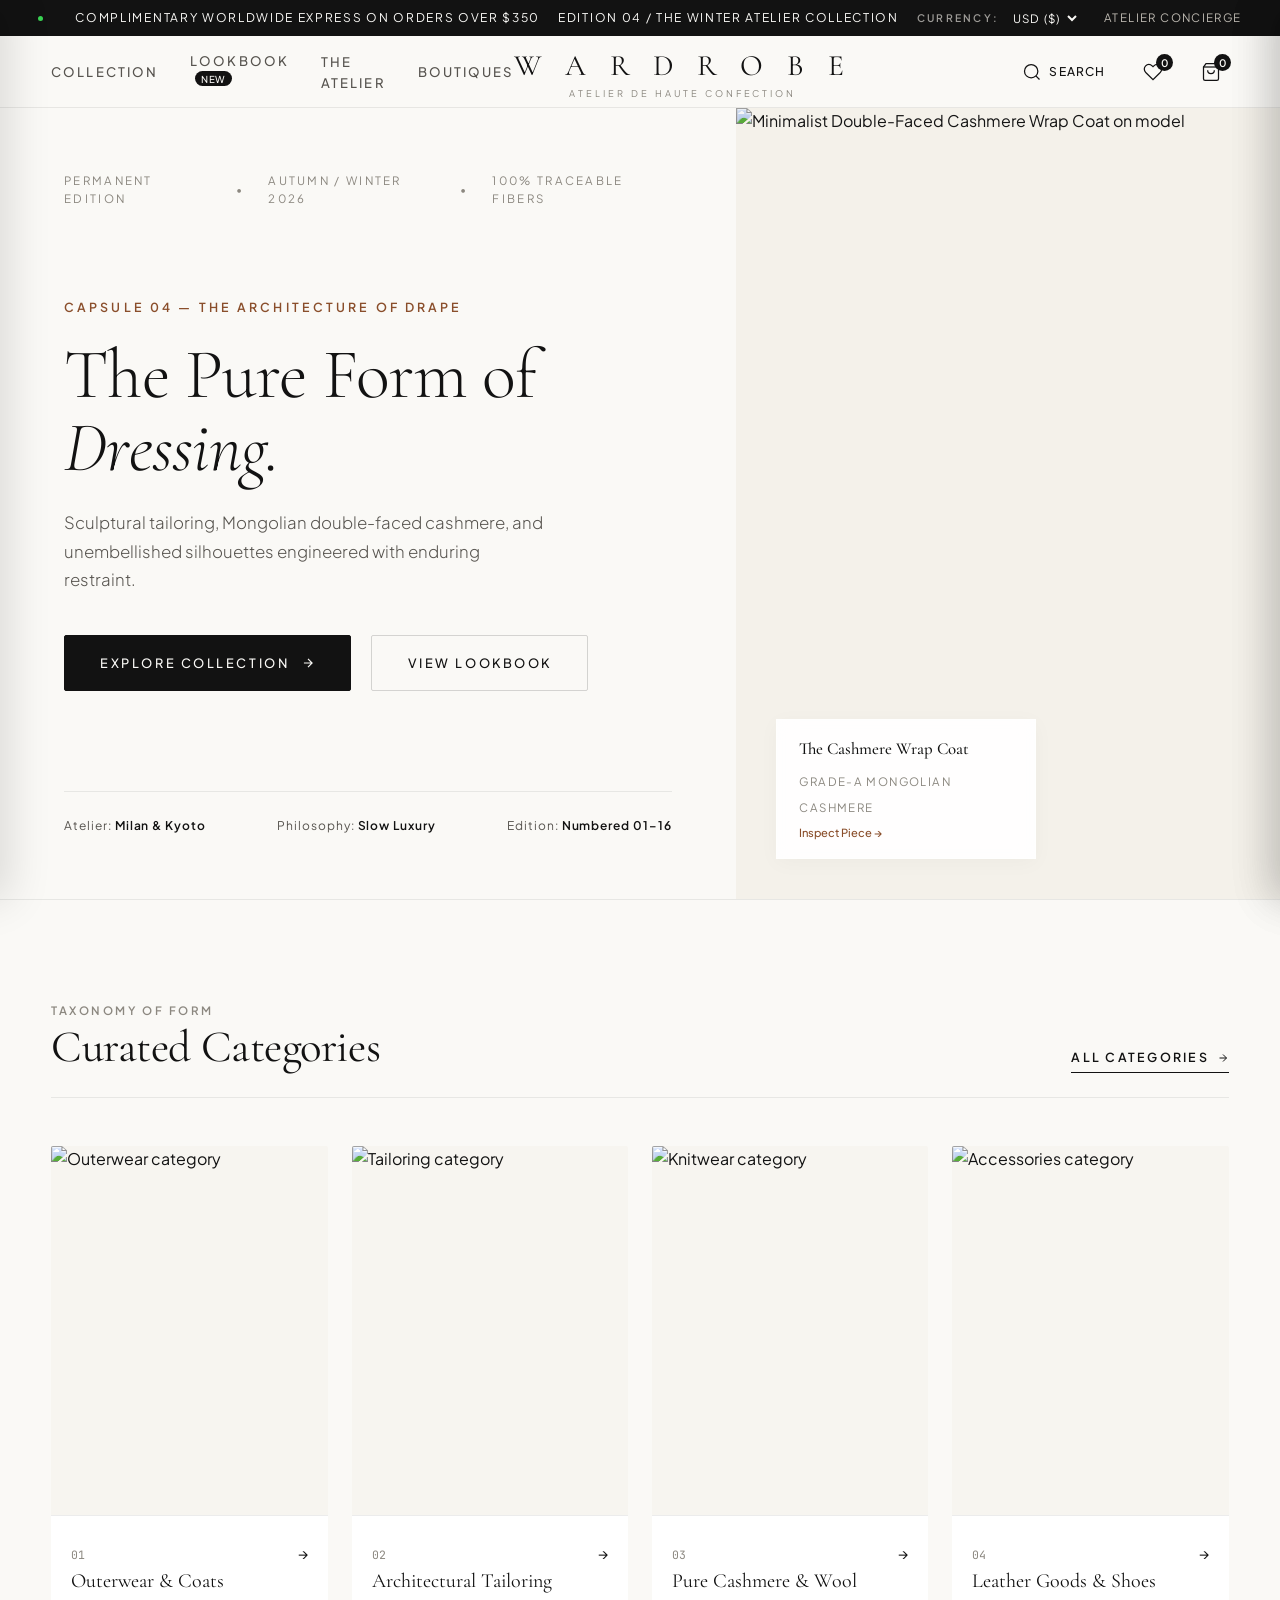
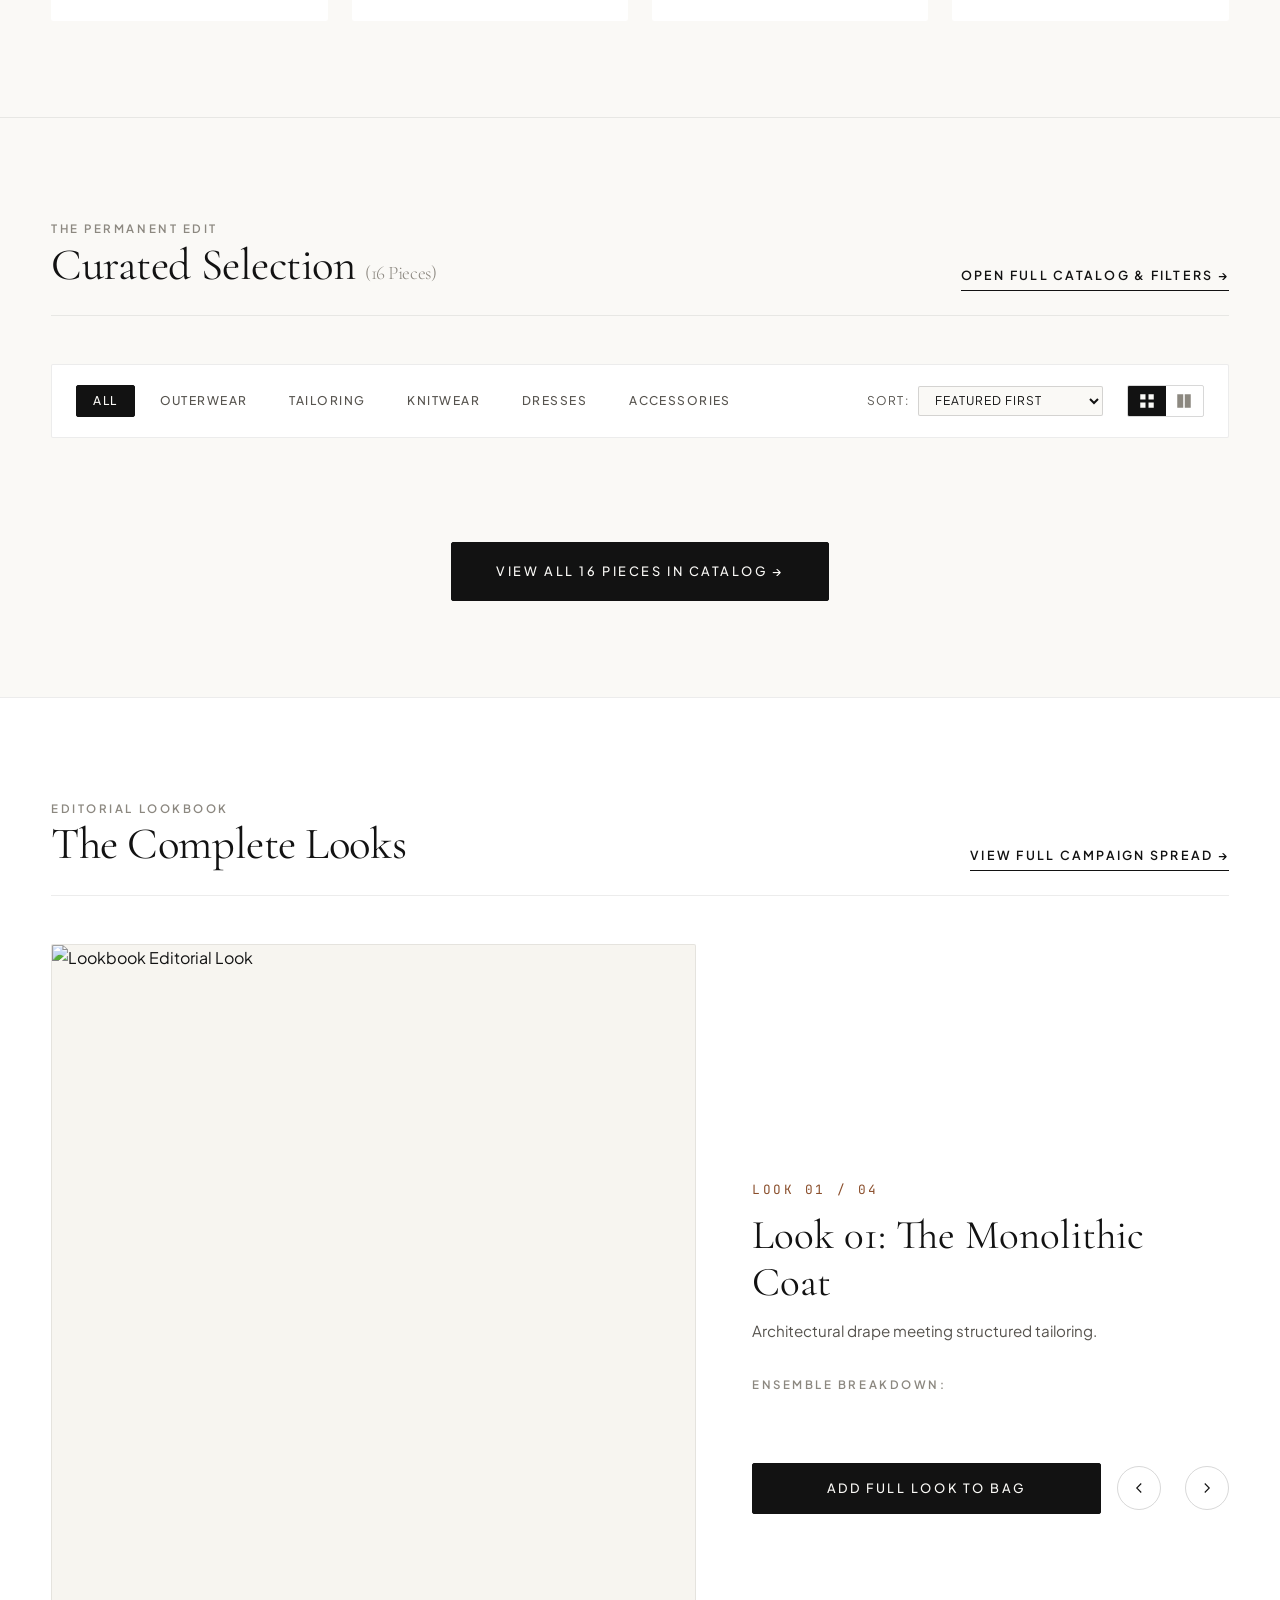
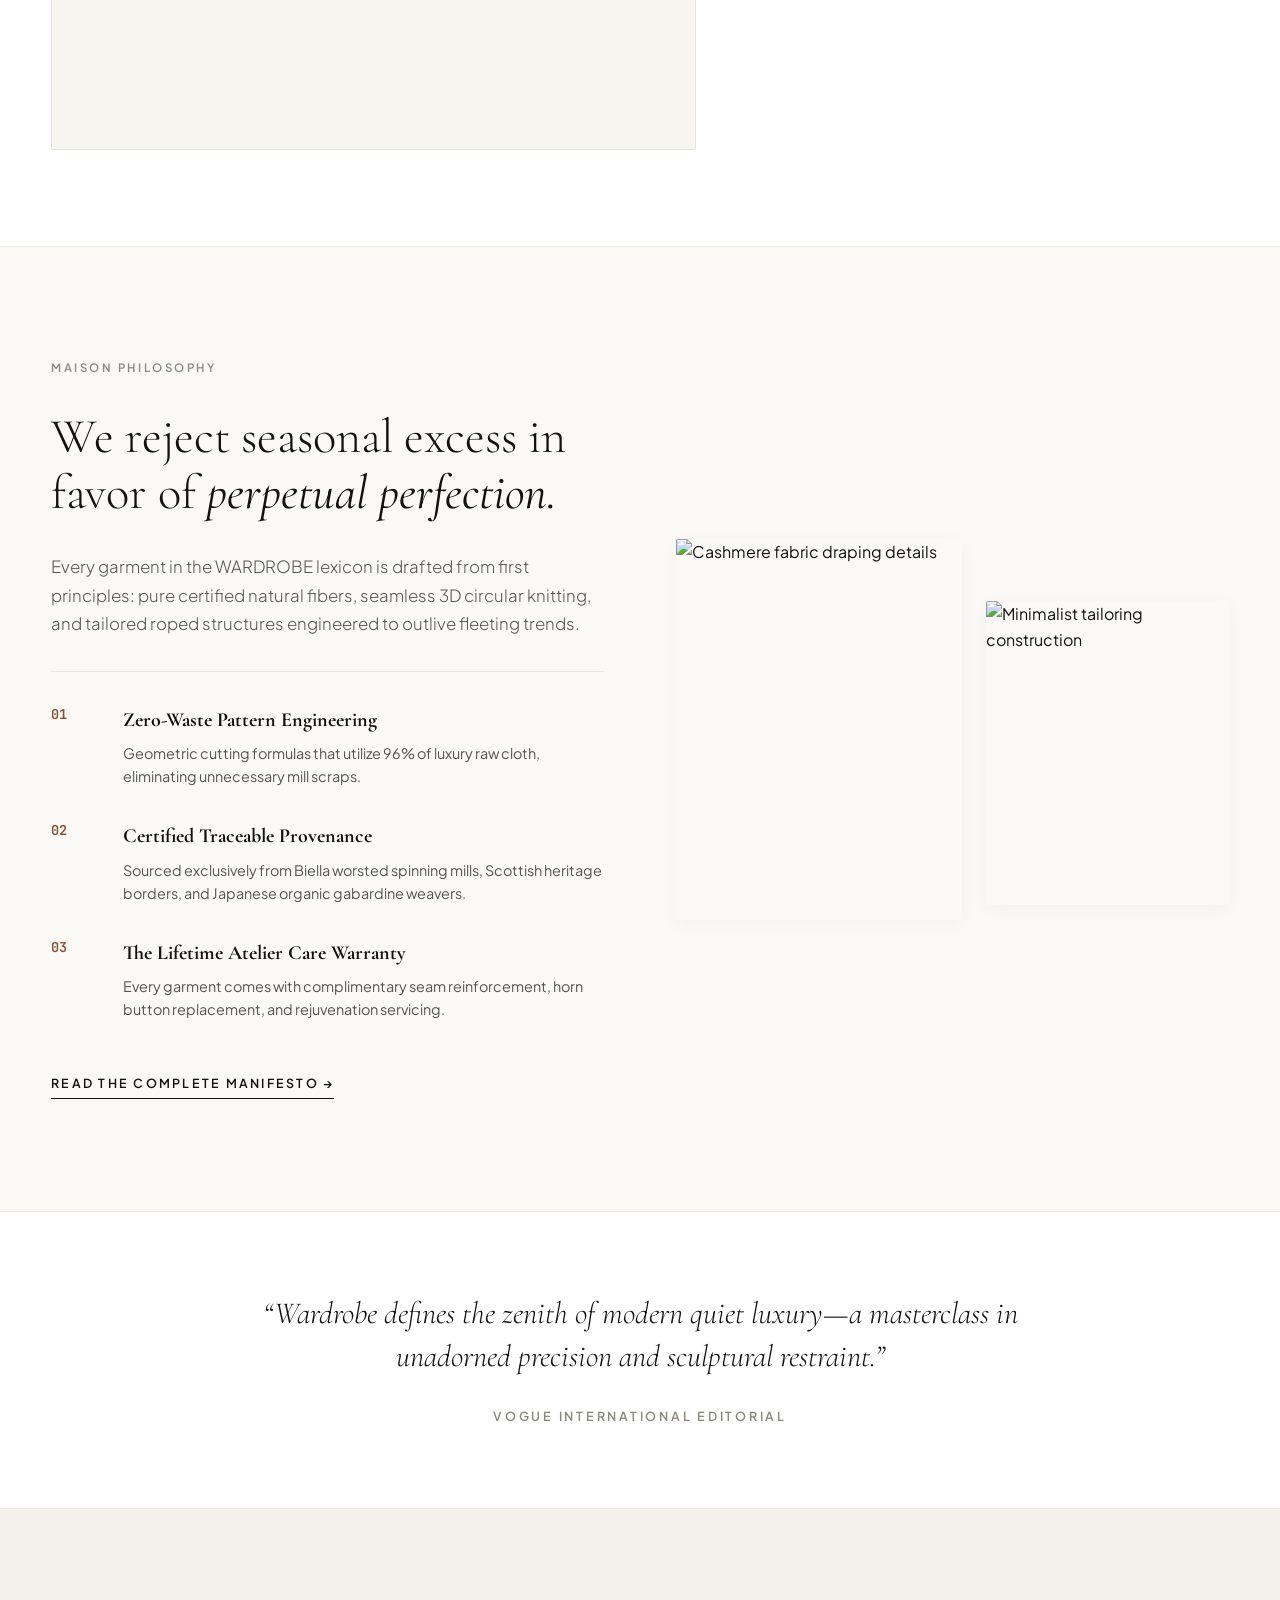
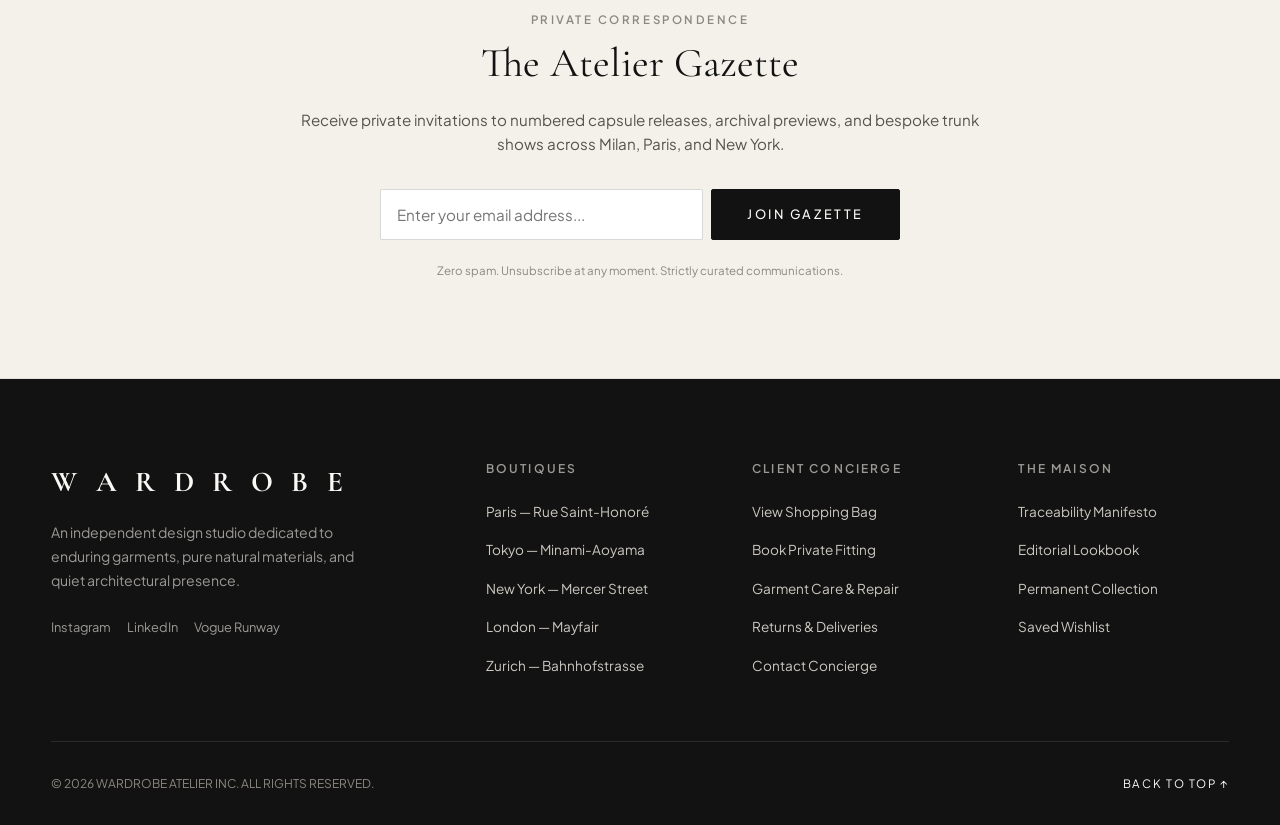
==== index.html @ f989a6a1 "feat: complete luxury minimalist multi-page e-commerce website" ====
<!DOCTYPE html>
<html lang="en">
<head>
  <meta charset="UTF-8">
  <meta name="viewport" content="width=device-width, initial-scale=1.0">
  <title>WARDROBE — Minimalist Haute Couture & Ready-to-Wear</title>
  <meta name="description" content="Architectural silhouettes, pure natural fibers, and timeless restraint. Explore the autumn/winter permanent capsule.">
  <meta name="theme-color" content="#121212">

  <!-- Open Graph -->
  <meta property="og:title" content="WARDROBE — Minimalist Fashion Atelier">
  <meta property="og:description" content="Architectural silhouettes, pure natural fibers, and timeless restraint.">
  <meta property="og:type" content="website">

  <!-- Google Fonts Preconnect -->
  <link rel="preconnect" href="https://fonts.googleapis.com">
  <link rel="preconnect" href="https://fonts.gstatic.com" crossorigin>
  <link href="https://fonts.googleapis.com/css2?family=Cormorant+Garamond:ital,wght@0,300;0,400;0,500;0,600;1,300;1,400&family=JetBrains+Mono:wght@400;500&family=Plus+Jakarta+Sans:wght@300;400;500;600;700&display=swap" rel="stylesheet">

  <!-- Core Stylesheet -->
  <link rel="stylesheet" href="css/styles.css">
</head>
<body>

  <!-- ========================================================================
       Top Announcement & Global Currency Bar
       ======================================================================== -->
  <aside class="announcement-bar" aria-label="Announcement">
    <div class="announcement-left">
      <span class="ticker-dot"></span>
      <span>Complimentary Worldwide Express on Orders Over $350</span>
    </div>

    <div class="announcement-center">
      <span>Edition 04 / The Winter Atelier Collection</span>
    </div>

    <div class="announcement-right">
      <div class="currency-select-wrap">
        <label for="currencySelectTop" class="eyebrow" style="color: #9C9A96; font-size: 0.65rem;">Currency:</label>
        <select id="currencySelectTop" class="currency-select" aria-label="Select Currency">
          <option value="USD">USD ($)</option>
          <option value="EUR">EUR (€)</option>
          <option value="GBP">GBP (£)</option>
          <option value="JPY">JPY (¥)</option>
        </select>
      </div>
      <a href="contact.html" style="font-size: 0.72rem; letter-spacing: 0.12em; color: #BBB7AF;">Atelier Concierge</a>
    </div>
  </aside>

  <!-- ========================================================================
       Main Navigation Header
       ======================================================================== -->
  <header class="site-header" id="siteHeader">
    <div class="container header-inner">
      
      <!-- Left: Desktop Navigation -->
      <nav class="nav-desktop" aria-label="Primary Navigation">
        <a href="shop.html" class="nav-link">Collection</a>
        <a href="lookbook.html" class="nav-link">Lookbook <span class="badge-indicator">New</span></a>
        <a href="atelier.html" class="nav-link">The Atelier</a>
        <a href="contact.html" class="nav-link">Boutiques</a>
      </nav>

      <!-- Center: Brand Emblem -->
      <div class="brand-logo">
        <a href="index.html" aria-label="WARDROBE Home">
          <span class="brand-title">W A R D R O B E</span>
          <span class="brand-subtitle">Atelier de Haute Confection</span>
        </a>
      </div>

      <!-- Right: Utility Actions -->
      <div class="header-actions">
        <!-- Quick Search -->
        <button class="action-btn" id="searchBtn" aria-label="Search garments (Cmd+K)" title="Search (Cmd+K)">
          <svg viewBox="0 0 24 24" fill="none" stroke="currentColor">
            <circle cx="11" cy="11" r="8"/>
            <line x1="21" y1="21" x2="16.65" y2="16.65"/>
          </svg>
          <span class="action-label-desktop">Search</span>
        </button>

        <!-- Wishlist -->
        <button class="action-btn" id="wishlistBtn" aria-label="View Saved Items" title="Saved Items">
          <svg viewBox="0 0 24 24" fill="none" stroke="currentColor">
            <path d="M20.84 4.61a5.5 5.5 0 0 0-7.78 0L12 5.67l-1.06-1.06a5.5 5.5 0 0 0-7.78 7.78l1.06 1.06L12 21.23l7.78-7.78 1.06-1.06a5.5 5.5 0 0 0 0-7.78z"/>
          </svg>
          <span class="action-count" id="wishlistCount">0</span>
        </button>

        <!-- Shopping Bag -->
        <button class="action-btn" id="cartBtn" aria-label="Shopping Bag" title="Shopping Bag">
          <svg viewBox="0 0 24 24" fill="none" stroke="currentColor">
            <path d="M6 2L3 6v14a2 2 0 0 0 2 2h14a2 2 0 0 0 2-2V6l-3-4z"/>
            <line x1="3" y1="6" x2="21" y2="6"/>
            <path d="M16 10a4 4 0 0 1-8 0"/>
          </svg>
          <span class="action-count" id="cartCount">0</span>
        </button>

        <!-- Mobile Menu Toggle -->
        <button class="action-btn mobile-menu-btn" id="mobileMenuBtn" aria-label="Open Navigation Menu">
          <svg viewBox="0 0 24 24" fill="none" stroke="currentColor">
            <line x1="3" y1="12" x2="21" y2="12"/>
            <line x1="3" y1="6" x2="21" y2="6"/>
            <line x1="3" y1="18" x2="21" y2="18"/>
          </svg>
        </button>
      </div>

    </div>
  </header>

  <main>
    <!-- ========================================================================
         Hero Section
         ======================================================================== -->
    <section class="hero-section" id="hero">
      <div class="hero-content">
        <div class="hero-meta">
          <span class="hero-meta-item">Permanent Edition</span>
          <span class="hero-meta-item">•</span>
          <span class="hero-meta-item">Autumn / Winter 2026</span>
          <span class="hero-meta-item">•</span>
          <span class="hero-meta-item">100% Traceable Fibers</span>
        </div>

        <div class="hero-heading-group">
          <span class="hero-edition">Capsule 04 — The Architecture of Drape</span>
          <h1 class="hero-title">The Pure Form of <em>Dressing.</em></h1>
          <p class="hero-desc">
            Sculptural tailoring, Mongolian double-faced cashmere, and unembellished silhouettes engineered with enduring restraint.
          </p>
          <div class="hero-cta-group">
            <a href="shop.html" class="btn-primary">
              Explore Collection
              <svg width="14" height="14" viewBox="0 0 24 24" fill="none" stroke="currentColor" stroke-width="2">
                <path d="M5 12h14M12 5l7 7-7 7"/>
              </svg>
            </a>
            <a href="lookbook.html" class="btn-secondary">View Lookbook</a>
          </div>
        </div>

        <div class="hero-footer-strip">
          <div class="hero-stat">Atelier: <strong>Milan & Kyoto</strong></div>
          <div class="hero-stat">Philosophy: <strong>Slow Luxury</strong></div>
          <div class="hero-stat">Edition: <strong>Numbered 01–16</strong></div>
        </div>
      </div>

      <div class="hero-visual">
        <div class="hero-image-wrap">
          <img 
            class="hero-image" 
            src="https://images.unsplash.com/photo-1539571696357-5a69c17a67c6?auto=format&fit=crop&w=1600&q=85" 
            alt="Minimalist Double-Faced Cashmere Wrap Coat on model" 
            onerror="this.onerror=null; this.src='${Wardrobe.getPlaceholderSvg(\'The Cashmere Wrap Coat\', \'Permanent Edition\')}';"
          />
        </div>
        <div class="hero-visual-badge">
          <p class="badge-title">The Cashmere Wrap Coat</p>
          <span class="badge-detail">Grade-A Mongolian Cashmere</span>
          <a href="product.html?id=wd-01" style="display: block; font-size: 0.7rem; color: var(--accent-umber); margin-top: 0.35rem; font-weight: 500;">Inspect Piece →</a>
        </div>
      </div>
    </section>

    <!-- ========================================================================
         Curated Categories
         ======================================================================== -->
    <section class="categories-section" id="categories">
      <div class="container">
        <div class="section-header">
          <div>
            <span class="eyebrow">Taxonomy of Form</span>
            <h2 class="section-title">Curated Categories</h2>
          </div>
          <a href="shop.html" class="section-link">
            All Categories
            <svg width="12" height="12" viewBox="0 0 24 24" fill="none" stroke="currentColor" stroke-width="2">
              <path d="M5 12h14M12 5l7 7-7 7"/>
            </svg>
          </a>
        </div>

        <div class="categories-grid">
          <!-- 01 Outerwear -->
          <a href="shop.html?category=outerwear" class="category-card" style="text-decoration: none;">
            <div class="category-image-wrap">
              <img class="category-image" src="https://images.unsplash.com/photo-1509631179647-0177331693ae?auto=format&fit=crop&w=800&q=80" alt="Outerwear category" loading="lazy" onerror="this.onerror=null; this.src='${Wardrobe.getPlaceholderSvg(\'Outerwear\', \'Coats & Trench\')}';" />
            </div>
            <div class="category-info">
              <div>
                <span class="category-num">01</span>
                <h3 class="category-name">Outerwear & Coats</h3>
              </div>
              <span class="category-arrow">→</span>
            </div>
          </a>

          <!-- 02 Tailoring -->
          <a href="shop.html?category=tailoring" class="category-card" style="text-decoration: none;">
            <div class="category-image-wrap">
              <img class="category-image" src="https://images.unsplash.com/photo-1552374196-1ab2a1c593e8?auto=format&fit=crop&w=800&q=80" alt="Tailoring category" loading="lazy" onerror="this.onerror=null; this.src='${Wardrobe.getPlaceholderSvg(\'Tailoring\', \'Blazers & Trousers\')}';" />
            </div>
            <div class="category-info">
              <div>
                <span class="category-num">02</span>
                <h3 class="category-name">Architectural Tailoring</h3>
              </div>
              <span class="category-arrow">→</span>
            </div>
          </a>

          <!-- 03 Knitwear -->
          <a href="shop.html?category=knitwear" class="category-card" style="text-decoration: none;">
            <div class="category-image-wrap">
              <img class="category-image" src="https://images.unsplash.com/photo-1490481651871-ab68de25d43d?auto=format&fit=crop&w=800&q=80" alt="Knitwear category" loading="lazy" onerror="this.onerror=null; this.src='${Wardrobe.getPlaceholderSvg(\'Knitwear\', \'Pure Cashmere\')}';" />
            </div>
            <div class="category-info">
              <div>
                <span class="category-num">03</span>
                <h3 class="category-name">Pure Cashmere & Wool</h3>
              </div>
              <span class="category-arrow">→</span>
            </div>
          </a>

          <!-- 04 Accessories & Footwear -->
          <a href="shop.html?category=accessories" class="category-card" style="text-decoration: none;">
            <div class="category-image-wrap">
              <img class="category-image" src="https://images.unsplash.com/photo-1548036328-c9fa89d128fa?auto=format&fit=crop&w=800&q=80" alt="Accessories category" loading="lazy" onerror="this.onerror=null; this.src='${Wardrobe.getPlaceholderSvg(\'Accessories\', \'Leather Goods\')}';" />
            </div>
            <div class="category-info">
              <div>
                <span class="category-num">04</span>
                <h3 class="category-name">Leather Goods & Shoes</h3>
              </div>
              <span class="category-arrow">→</span>
            </div>
          </a>
        </div>
      </div>
    </section>

    <!-- ========================================================================
         The Collection Preview (Interactive Catalog)
         ======================================================================== -->
    <section class="catalog-section" id="collection">
      <div class="container">
        
        <div class="section-header">
          <div>
            <span class="eyebrow">The Permanent Edit</span>
            <h2 class="section-title">Curated Selection <span id="catalogCount" style="font-size: 1.2rem; color: var(--text-muted); font-weight: 300;">(16 Pieces)</span></h2>
          </div>
          <div style="display: flex; gap: 1.5rem; align-items: center;">
            <a href="shop.html" class="section-link">Open Full Catalog & Filters →</a>
          </div>
        </div>

        <!-- Filter & Control Toolbar -->
        <div class="filter-toolbar">
          <!-- Category Pills -->
          <div class="filter-pills" role="tablist" aria-label="Category Filters">
            <button class="filter-pill active" data-category="all">All</button>
            <button class="filter-pill" data-category="outerwear">Outerwear</button>
            <button class="filter-pill" data-category="tailoring">Tailoring</button>
            <button class="filter-pill" data-category="knitwear">Knitwear</button>
            <button class="filter-pill" data-category="dresses">Dresses</button>
            <button class="filter-pill" data-category="accessories">Accessories</button>
          </div>

          <!-- Sort & View Layout Controls -->
          <div class="toolbar-controls">
            <div class="sort-select-wrap">
              <label for="sortSelect">Sort:</label>
              <select id="sortSelect" aria-label="Sort garments">
                <option value="featured">Featured First</option>
                <option value="price-asc">Price: Low to High</option>
                <option value="price-desc">Price: High to Low</option>
                <option value="rating">Highest Rated</option>
              </select>
            </div>

            <!-- View Switcher -->
            <div class="view-toggle" title="Switch Grid Density">
              <button class="view-btn active" data-view="standard" aria-label="4 Columns Grid">
                <svg width="18" height="18" viewBox="0 0 24 24" fill="currentColor">
                  <path d="M3 3h7v7H3zm11 0h7v7h-7zm0 11h7v7h-7zm-11 0h7v7H3z"/>
                </svg>
              </button>
              <button class="view-btn" data-view="editorial" aria-label="2 Columns Editorial">
                <svg width="18" height="18" viewBox="0 0 24 24" fill="currentColor">
                  <path d="M3 3h8v18H3zm10 0h8v18h-8z"/>
                </svg>
              </button>
            </div>
          </div>
        </div>

        <!-- Dynamic Product Grid Target -->
        <div class="products-grid" id="productsGrid" aria-live="polite"></div>

        <div style="text-align: center; margin-top: 4rem;">
          <a href="shop.html" class="btn-primary" style="padding: 1.15rem 2.8rem;">
            View All 16 Pieces in Catalog →
          </a>
        </div>

      </div>
    </section>

    <!-- ========================================================================
         Interactive Lookbook Preview
         ======================================================================== -->
    <section class="lookbook-section" id="lookbook">
      <div class="container">
        
        <div class="section-header">
          <div>
            <span class="eyebrow">Editorial Lookbook</span>
            <h2 class="section-title">The Complete Looks</h2>
          </div>
          <a href="lookbook.html" class="section-link">View Full Campaign Spread →</a>
        </div>

        <div class="lookbook-container">
          <!-- Lookbook Image Viewer with Hotspots -->
          <div class="lookbook-viewer" id="lookbookViewer">
            <img class="lookbook-image" id="lookbookImg" src="" alt="Lookbook Editorial Look" />
            <div id="lookbookHotspots"></div>
          </div>

          <!-- Story Details Column -->
          <div class="lookbook-story">
            <span class="lookbook-counter" id="lookbookCounter">LOOK 01 / 04</span>
            <h3 class="lookbook-title" id="lookbookTitle">Look 01: The Monolithic Coat</h3>
            <p class="lookbook-desc" id="lookbookDesc">
              Architectural drape meeting structured tailoring.
            </p>

            <span class="eyebrow" style="margin-bottom: 0.75rem; display: block;">Ensemble Breakdown:</span>
            <div class="look-items-list" id="lookItemsList"></div>

            <div style="display: flex; gap: 1rem; align-items: center; margin-top: 1rem;">
              <button class="btn-primary" id="shopLookBtn" style="flex-grow: 1;">
                Add Full Look to Bag
              </button>
              
              <div class="lookbook-nav">
                <button class="nav-arrow-btn" id="lookPrevBtn" aria-label="Previous Look">
                  <svg width="18" height="18" viewBox="0 0 24 24" fill="none" stroke="currentColor" stroke-width="1.5">
                    <path d="M15 18l-6-6 6-6"/>
                  </svg>
                </button>
                <button class="nav-arrow-btn" id="lookNextBtn" aria-label="Next Look">
                  <svg width="18" height="18" viewBox="0 0 24 24" fill="none" stroke="currentColor" stroke-width="1.5">
                    <path d="M9 18l6-6-6-6"/>
                  </svg>
                </button>
              </div>
            </div>
          </div>
        </div>

      </div>
    </section>

    <!-- ========================================================================
         The Atelier / Materiality & Philosophy
         ======================================================================== -->
    <section class="atelier-section" id="atelier">
      <div class="container">
        <div class="atelier-grid">
          
          <div class="atelier-text-col">
            <span class="eyebrow">Maison Philosophy</span>
            <h2 class="atelier-lead">
              We reject seasonal excess in favor of <em>perpetual perfection.</em>
            </h2>
            <p style="font-size: 1.05rem; color: var(--text-secondary); line-height: 1.7; font-weight: 300;">
              Every garment in the WARDROBE lexicon is drafted from first principles: pure certified natural fibers, seamless 3D circular knitting, and tailored roped structures engineered to outlive fleeting trends.
            </p>

            <div class="atelier-features">
              <div class="atelier-feature-item">
                <span class="feature-num">01</span>
                <div>
                  <h4 class="feature-heading">Zero-Waste Pattern Engineering</h4>
                  <p class="feature-body">Geometric cutting formulas that utilize 96% of luxury raw cloth, eliminating unnecessary mill scraps.</p>
                </div>
              </div>

              <div class="atelier-feature-item">
                <span class="feature-num">02</span>
                <div>
                  <h4 class="feature-heading">Certified Traceable Provenance</h4>
                  <p class="feature-body">Sourced exclusively from Biella worsted spinning mills, Scottish heritage borders, and Japanese organic gabardine weavers.</p>
                </div>
              </div>

              <div class="atelier-feature-item">
                <span class="feature-num">03</span>
                <div>
                  <h4 class="feature-heading">The Lifetime Atelier Care Warranty</h4>
                  <p class="feature-body">Every garment comes with complimentary seam reinforcement, horn button replacement, and rejuvenation servicing.</p>
                </div>
              </div>
            </div>

            <div style="margin-top: 1rem;">
              <a href="atelier.html" class="section-link">Read The Complete Manifesto →</a>
            </div>
          </div>

          <div class="atelier-visual-col">
            <div class="visual-tall">
              <img src="https://images.unsplash.com/photo-1544441893-675973e31985?auto=format&fit=crop&w=900&q=80" alt="Cashmere fabric draping details" loading="lazy" />
            </div>
            <div class="visual-offset">
              <img src="https://images.unsplash.com/photo-1515886657613-9f3515b0c78f?auto=format&fit=crop&w=800&q=80" alt="Minimalist tailoring construction" loading="lazy" />
            </div>
          </div>

        </div>
      </div>
    </section>

    <!-- ========================================================================
         Press & Editorial Critical Acclaim
         ======================================================================== -->
    <section class="press-section">
      <div class="container">
        <div class="press-quote-slider">
          <blockquote class="press-quote">
            “Wardrobe defines the zenith of modern quiet luxury—a masterclass in unadorned precision and sculptural restraint.”
          </blockquote>
          <span class="press-author">VOGUE INTERNATIONAL EDITORIAL</span>
        </div>
      </div>
    </section>

    <!-- ========================================================================
         Newsletter / Atelier Gazette Invitation
         ======================================================================== -->
    <section class="newsletter-section">
      <div class="container">
        <div class="newsletter-box">
          <span class="eyebrow">Private Correspondence</span>
          <h3>The Atelier Gazette</h3>
          <p>
            Receive private invitations to numbered capsule releases, archival previews, and bespoke trunk shows across Milan, Paris, and New York.
          </p>

          <form class="newsletter-form" id="newsletterForm">
            <input type="email" id="newsletterEmail" placeholder="Enter your email address..." required aria-label="Email address for newsletter" />
            <button type="submit" class="btn-primary">Join Gazette</button>
          </form>

          <div class="newsletter-success" id="newsletterSuccess">
            <p style="font-family: var(--font-serif); font-size: 1.25rem; margin-bottom: 0.25rem;">Bienvenue à l'Atelier.</p>
            <span style="font-size: 0.85rem; color: var(--text-secondary);">Your subscription has been confirmed. Use code <strong>WARDROBE10</strong> for 10% off your initial curation.</span>
          </div>

          <span class="newsletter-disclaimer">Zero spam. Unsubscribe at any moment. Strictly curated communications.</span>
        </div>
      </div>
    </section>
  </main>

  <!-- ========================================================================
       Footer
       ======================================================================== -->
  <footer class="site-footer">
    <div class="container">
      
      <div class="footer-top">
        <div class="footer-brand">
          <h4>W A R D R O B E</h4>
          <p>
            An independent design studio dedicated to enduring garments, pure natural materials, and quiet architectural presence.
          </p>
          <div style="margin-top: 1.5rem; display: flex; gap: 1rem;">
            <a href="#" style="color: #9C9A96; font-size: 0.8rem;">Instagram</a>
            <a href="#" style="color: #9C9A96; font-size: 0.8rem;">LinkedIn</a>
            <a href="#" style="color: #9C9A96; font-size: 0.8rem;">Vogue Runway</a>
          </div>
        </div>

        <div class="footer-col">
          <h5>Boutiques</h5>
          <ul>
            <li><a href="contact.html">Paris — Rue Saint-Honoré</a></li>
            <li><a href="contact.html">Tokyo — Minami-Aoyama</a></li>
            <li><a href="contact.html">New York — Mercer Street</a></li>
            <li><a href="contact.html">London — Mayfair</a></li>
            <li><a href="contact.html">Zurich — Bahnhofstrasse</a></li>
          </ul>
        </div>

        <div class="footer-col">
          <h5>Client Concierge</h5>
          <ul>
            <li><a href="cart.html">View Shopping Bag</a></li>
            <li><a href="contact.html">Book Private Fitting</a></li>
            <li><a href="atelier.html">Garment Care & Repair</a></li>
            <li><a href="contact.html">Returns & Deliveries</a></li>
            <li><a href="contact.html">Contact Concierge</a></li>
          </ul>
        </div>

        <div class="footer-col">
          <h5>The Maison</h5>
          <ul>
            <li><a href="atelier.html">Traceability Manifesto</a></li>
            <li><a href="lookbook.html">Editorial Lookbook</a></li>
            <li><a href="shop.html">Permanent Collection</a></li>
            <li><a href="wishlist.html">Saved Wishlist</a></li>
          </ul>
        </div>
      </div>

      <div class="footer-bottom">
        <div>
          &copy; 2026 WARDROBE ATELIER INC. ALL RIGHTS RESERVED.
        </div>
        <button class="back-to-top" id="backToTopBtn">
          Back to Top ↑
        </button>
      </div>

    </div>
  </footer>

  <!-- ========================================================================
       Side Drawer: Shopping Bag
       ======================================================================== -->
  <div class="drawer-backdrop" id="cartBackdrop"></div>
  <aside class="side-drawer" id="cartDrawer" aria-label="Shopping Bag Drawer">
    <div class="drawer-header">
      <h3 class="drawer-title">Shopping Bag</h3>
      <button class="drawer-close-btn" id="cartCloseBtn" aria-label="Close Shopping Bag">✕</button>
    </div>

    <div class="shipping-progress-wrap">
      <p class="shipping-progress-text" id="shippingProgressText">
        Add <strong>$350.00</strong> for complimentary express delivery.
      </p>
      <div class="progress-track">
        <div class="progress-bar" id="shippingProgressBar"></div>
      </div>
    </div>

    <div class="drawer-body" id="cartItemsList"></div>

    <div class="drawer-footer">
      <div class="promo-form">
        <input type="text" id="promoInput" placeholder="Promo code (e.g. WARDROBE10)" />
        <button type="button" id="promoApplyBtn">Apply</button>
      </div>

      <div class="summary-rows">
        <div class="summary-row"><span>Subtotal</span><span id="cartSubtotal">$0.00</span></div>
        <div class="summary-row" id="cartDiscountRow" style="display: none; color: var(--accent-terracotta);">
          <span>Promo Discount</span><span id="cartDiscountAmt">-$0.00</span>
        </div>
        <div class="summary-row"><span>Express Delivery</span><span id="cartShippingAmt">Complimentary</span></div>
        <div class="summary-row total-row"><span>Estimated Total</span><span id="cartTotal">$0.00</span></div>
      </div>

      <div style="display: flex; gap: 0.75rem;">
        <a href="cart.html" class="btn-secondary" style="flex: 1; text-align: center; justify-content: center;">View Bag</a>
        <a href="checkout.html" class="btn-primary" id="checkoutBtn" style="flex: 1.5; justify-content: center;">Checkout</a>
      </div>
    </div>
  </aside>

  <!-- ========================================================================
       Side Drawer: Wishlist
       ======================================================================== -->
  <div class="drawer-backdrop" id="wishlistBackdrop"></div>
  <aside class="side-drawer" id="wishlistDrawer" aria-label="Saved Wishlist Drawer">
    <div class="drawer-header">
      <h3 class="drawer-title">Saved Wishlist</h3>
      <button class="drawer-close-btn" id="wishlistCloseBtn" aria-label="Close Wishlist">✕</button>
    </div>
    <div class="drawer-body" id="wishlistItemsList"></div>
  </aside>

  <!-- ========================================================================
       Full-Screen Search Overlay
       ======================================================================== -->
  <div class="search-overlay" id="searchOverlay" aria-modal="true" role="dialog">
    <div class="search-header">
      <span class="eyebrow">Atelier Index Search</span>
      <button class="action-btn" id="searchCloseBtn" aria-label="Close Search">✕</button>
    </div>

    <div class="search-input-wrap">
      <input 
        type="search" 
        class="search-input-field" 
        id="searchInput" 
        placeholder="Type to search garments, fabrics, origins..." 
        autocomplete="off"
      />
      <div class="search-suggestions">
        <span style="font-size: 0.72rem; color: var(--text-muted); text-transform: uppercase; letter-spacing: 0.1em;">Quick Inquiries:</span>
        <button class="search-tag-pill">Cashmere</button>
        <button class="search-tag-pill">Trench</button>
        <button class="search-tag-pill">Tailored Trouser</button>
        <button class="search-tag-pill">Raw Silk</button>
        <button class="search-tag-pill">Merino</button>
      </div>
    </div>

    <div class="search-results-grid" id="searchResults"></div>
  </div>

  <!-- ========================================================================
       Mobile Navigation Drawer
       ======================================================================== -->
  <div class="mobile-nav-drawer" id="mobileNavDrawer">
    <div style="display: flex; justify-content: space-between; align-items: center;">
      <span class="brand-title" style="font-size: 1.3rem;">W A R D R O B E</span>
      <button id="mobileNavClose" style="padding: 0.5rem;" aria-label="Close Menu">✕</button>
    </div>

    <div class="mobile-nav-links">
      <a href="index.html" class="mobile-nav-link">Home</a>
      <a href="shop.html" class="mobile-nav-link">The Collection</a>
      <a href="lookbook.html" class="mobile-nav-link">Editorial Lookbook</a>
      <a href="atelier.html" class="mobile-nav-link">The Atelier</a>
      <a href="contact.html" class="mobile-nav-link">Boutiques</a>
      <a href="cart.html" class="mobile-nav-link">Shopping Bag</a>
      <a href="wishlist.html" class="mobile-nav-link">Saved Wishlist</a>
    </div>
  </div>

  <!-- Toast Notifications Container -->
  <div class="toast-container" id="toastContainer" aria-live="polite"></div>

  <!-- Core JavaScript Assets -->
  <script src="js/products.js"></script>
  <script src="js/core.js"></script>
  <script src="js/app.js"></script>
</body>
</html>
---- css/styles.css ----
/* ==========================================================================
   WARDROBE — Minimalist Haute Couture & Ready-to-Wear
   Aesthetic: Quiet Luxury, Editorial Restraint, Pristine Geometry
   ========================================================================== */

:root {
  /* Color Palette */
  --bg-primary: #FAF9F6;       /* Alabaster / Chalk Ecru */
  --bg-surface: #FFFFFF;       /* Pure Studio White */
  --bg-subtle: #F4F1EA;        /* Warm Oat Greige */
  --bg-card: #F7F5F0;          /* Soft Card Tone */
  --bg-dark: #121212;          /* Obsidian Pitch */
  --bg-dark-surface: #1C1B1A;  /* Deep Charcoal */

  --text-primary: #121212;     /* Obsidian */
  --text-secondary: #57544F;   /* Warm Slate Stone */
  --text-muted: #8C8880;       /* Muted Greige */
  --text-light: #FAF9F6;       /* Light Contrast */

  --border-light: rgba(18, 18, 18, 0.08);
  --border-medium: rgba(18, 18, 18, 0.16);
  --border-dark: #121212;

  --accent-tan: #C4A482;
  --accent-umber: #8A4E2B;
  --accent-terracotta: #A85D44;
  --accent-green: #3F523E;

  /* Typography */
  --font-serif: 'Cormorant Garamond', 'Playfair Display', Didot, 'Bodoni MT', Georgia, serif;
  --font-sans: 'Plus Jakarta Sans', 'Inter', -apple-system, BlinkMacSystemFont, 'Segoe UI', Roboto, sans-serif;
  --font-mono: 'JetBrains Mono', 'Courier New', monospace;

  /* Transitions & Shadows */
  --transition-fast: 0.18s cubic-bezier(0.16, 1, 0.3, 1);
  --transition-smooth: 0.35s cubic-bezier(0.16, 1, 0.3, 1);
  --transition-slow: 0.6s cubic-bezier(0.16, 1, 0.3, 1);
  --shadow-subtle: 0 4px 20px rgba(0, 0, 0, 0.03);
  --shadow-drawer: -10px 0 40px rgba(0, 0, 0, 0.12);
  --shadow-modal: 0 24px 60px rgba(0, 0, 0, 0.18);

  /* Layout */
  --header-height: 72px;
  --announcement-height: 36px;
  --container-max: 1560px;
  --radius-sm: 2px;
  --radius-md: 4px;
}

/* Base & Reset */
*, *::before, *::after {
  box-sizing: border-box;
  margin: 0;
  padding: 0;
}

html {
  font-size: 16px;
  scroll-behavior: smooth;
  background-color: var(--bg-primary);
  color: var(--text-primary);
  -webkit-font-smoothing: antialiased;
  -moz-osx-font-smoothing: grayscale;
}

body {
  font-family: var(--font-sans);
  background-color: var(--bg-primary);
  color: var(--text-primary);
  line-height: 1.6;
  overflow-x: hidden;
}

img {
  max-width: 100%;
  height: auto;
  display: block;
  object-fit: cover;
}

a {
  color: inherit;
  text-decoration: none;
  transition: opacity var(--transition-fast);
}

button {
  font-family: inherit;
  cursor: pointer;
  background: none;
  border: none;
  color: inherit;
  transition: all var(--transition-fast);
}

button:focus-visible, a:focus-visible, input:focus-visible, select:focus-visible {
  outline: 1.5px solid var(--text-primary);
  outline-offset: 2px;
}

input, select, textarea {
  font-family: inherit;
  font-size: 0.95rem;
  color: var(--text-primary);
  background-color: transparent;
  border: 1px solid var(--border-medium);
  padding: 0.75rem 1rem;
  border-radius: var(--radius-sm);
  transition: border-color var(--transition-fast);
}

input:focus, select:focus, textarea:focus {
  border-color: var(--text-primary);
  outline: none;
}

/* Custom Scrollbar */
::-webkit-scrollbar {
  width: 6px;
  height: 6px;
}
::-webkit-scrollbar-track {
  background: var(--bg-primary);
}
::-webkit-scrollbar-thumb {
  background: var(--border-medium);
  border-radius: 3px;
}
::-webkit-scrollbar-thumb:hover {
  background: var(--text-muted);
}

/* Layout Container */
.container {
  max-width: var(--container-max);
  margin-left: auto;
  margin-right: auto;
  padding-left: clamp(1.25rem, 4vw, 3.5rem);
  padding-right: clamp(1.25rem, 4vw, 3.5rem);
}

/* Typography Utilities */
.serif {
  font-family: var(--font-serif);
}

.eyebrow {
  font-size: 0.72rem;
  letter-spacing: 0.22em;
  text-transform: uppercase;
  color: var(--text-muted);
  font-weight: 600;
}

/* ==========================================================================
   Announcement Bar
   ========================================================================== */
.announcement-bar {
  background-color: var(--bg-dark);
  color: var(--text-light);
  height: var(--announcement-height);
  font-size: 0.75rem;
  letter-spacing: 0.14em;
  text-transform: uppercase;
  display: flex;
  align-items: center;
  justify-content: space-between;
  padding: 0 clamp(1rem, 3vw, 2.5rem);
  z-index: 100;
  position: relative;
}

.announcement-left, .announcement-right {
  display: flex;
  align-items: center;
  gap: 1.5rem;
}

.announcement-center {
  display: flex;
  align-items: center;
  gap: 0.5rem;
  white-space: nowrap;
  overflow: hidden;
}

.ticker-dot {
  display: inline-block;
  width: 5px;
  height: 5px;
  border-radius: 50%;
  background: #39D353;
  margin-right: 0.5rem;
  animation: pulse 2s infinite;
}

@keyframes pulse {
  0%, 100% { opacity: 1; transform: scale(1); }
  50% { opacity: 0.4; transform: scale(0.85); }
}

.currency-select-wrap {
  display: flex;
  align-items: center;
  gap: 0.4rem;
}

.currency-select-wrap select {
  background: transparent;
  color: var(--text-light);
  border: none;
  font-size: 0.72rem;
  letter-spacing: 0.1em;
  padding: 0.1rem 0.2rem;
  cursor: pointer;
  text-transform: uppercase;
}

.currency-select-wrap select option {
  background-color: var(--bg-dark);
  color: var(--text-light);
}

/* ==========================================================================
   Header & Navigation
   ========================================================================== */
.site-header {
  position: sticky;
  top: 0;
  z-index: 90;
  height: var(--header-height);
  background-color: rgba(250, 249, 246, 0.92);
  backdrop-filter: blur(14px);
  -webkit-backdrop-filter: blur(14px);
  border-bottom: 1px solid var(--border-light);
  transition: all var(--transition-smooth);
}

.site-header.scrolled {
  background-color: rgba(255, 255, 255, 0.96);
  box-shadow: var(--shadow-subtle);
  height: 64px;
}

.header-inner {
  height: 100%;
  display: grid;
  grid-template-columns: 1fr auto 1fr;
  align-items: center;
}

.nav-desktop {
  display: flex;
  align-items: center;
  gap: 2rem;
}

.nav-link {
  font-size: 0.82rem;
  letter-spacing: 0.16em;
  text-transform: uppercase;
  color: var(--text-secondary);
  position: relative;
  font-weight: 500;
  padding: 0.5rem 0;
}

.nav-link::after {
  content: '';
  position: absolute;
  bottom: 0;
  left: 0;
  width: 0;
  height: 1px;
  background-color: var(--text-primary);
  transition: width var(--transition-fast);
}

.nav-link:hover, .nav-link.active {
  color: var(--text-primary);
}

.nav-link:hover::after, .nav-link.active::after {
  width: 100%;
}

.nav-link .badge-indicator {
  font-size: 0.6rem;
  letter-spacing: 0.05em;
  background-color: var(--bg-dark);
  color: var(--text-light);
  padding: 0.1rem 0.4rem;
  border-radius: 999px;
  margin-left: 0.3rem;
  vertical-align: super;
}

.brand-logo {
  text-align: center;
}

.brand-title {
  font-family: var(--font-serif);
  font-size: clamp(1.4rem, 2.5vw, 1.85rem);
  font-weight: 400;
  letter-spacing: 0.28em;
  text-transform: uppercase;
  color: var(--text-primary);
  display: inline-block;
  white-space: nowrap;
}

.brand-subtitle {
  display: block;
  font-size: 0.58rem;
  letter-spacing: 0.32em;
  text-transform: uppercase;
  color: var(--text-muted);
  margin-top: -3px;
}

.header-actions {
  display: flex;
  align-items: center;
  justify-content: flex-end;
  gap: 1.35rem;
}

.action-btn {
  display: flex;
  align-items: center;
  gap: 0.45rem;
  padding: 0.5rem;
  color: var(--text-primary);
  position: relative;
  border-radius: var(--radius-sm);
}

.action-btn:hover {
  opacity: 0.7;
}

.action-btn svg {
  width: 20px;
  height: 20px;
  stroke-width: 1.5;
}

.action-count {
  position: absolute;
  top: 0;
  right: -2px;
  background-color: var(--text-primary);
  color: var(--bg-primary);
  font-size: 0.65rem;
  font-weight: 600;
  width: 17px;
  height: 17px;
  border-radius: 50%;
  display: flex;
  align-items: center;
  justify-content: center;
  transform: scale(1);
  transition: transform var(--transition-fast);
}

.action-count.bump {
  animation: bump 0.3s ease;
}

@keyframes bump {
  0% { transform: scale(1); }
  50% { transform: scale(1.3); }
  100% { transform: scale(1); }
}

.action-label-desktop {
  font-size: 0.75rem;
  letter-spacing: 0.1em;
  text-transform: uppercase;
  font-weight: 500;
}

.mobile-menu-btn {
  display: none;
}

/* ==========================================================================
   Hero Section
   ========================================================================== */
.hero-section {
  position: relative;
  min-height: calc(100vh - var(--header-height) - var(--announcement-height));
  display: grid;
  grid-template-columns: 1.15fr 0.85fr;
  align-items: stretch;
  background-color: var(--bg-primary);
  overflow: hidden;
  border-bottom: 1px solid var(--border-light);
}

.hero-content {
  display: flex;
  flex-direction: column;
  justify-content: space-between;
  padding: clamp(2.5rem, 5vw, 5.5rem);
  z-index: 2;
}

.hero-meta {
  display: flex;
  align-items: center;
  gap: 1.5rem;
  padding-bottom: 1rem;
}

.hero-meta-item {
  font-size: 0.72rem;
  letter-spacing: 0.2em;
  text-transform: uppercase;
  color: var(--text-muted);
}

.hero-heading-group {
  margin: auto 0;
  padding: 2rem 0;
}

.hero-edition {
  display: inline-block;
  font-size: 0.78rem;
  letter-spacing: 0.25em;
  text-transform: uppercase;
  color: var(--accent-umber);
  font-weight: 600;
  margin-bottom: 1.25rem;
}

.hero-title {
  font-family: var(--font-serif);
  font-size: clamp(2.8rem, 5.5vw, 5.2rem);
  font-weight: 300;
  line-height: 1.05;
  letter-spacing: -0.01em;
  color: var(--text-primary);
  margin-bottom: 1.5rem;
}

.hero-title em {
  font-style: italic;
  font-weight: 300;
}

.hero-desc {
  max-width: 480px;
  font-size: 1.05rem;
  color: var(--text-secondary);
  font-weight: 300;
  line-height: 1.7;
  margin-bottom: 2.5rem;
}

.hero-cta-group {
  display: flex;
  align-items: center;
  flex-wrap: wrap;
  gap: 1.25rem;
}

.btn-primary {
  display: inline-flex;
  align-items: center;
  justify-content: center;
  gap: 0.75rem;
  background-color: var(--text-primary);
  color: var(--text-light);
  padding: 1.05rem 2.2rem;
  font-size: 0.8rem;
  letter-spacing: 0.2em;
  text-transform: uppercase;
  font-weight: 500;
  border-radius: var(--radius-sm);
  transition: all var(--transition-fast);
  border: 1px solid var(--text-primary);
}

.btn-primary:hover {
  background-color: #2a2a2a;
  transform: translateY(-2px);
  box-shadow: 0 8px 24px rgba(0, 0, 0, 0.12);
}

.btn-secondary {
  display: inline-flex;
  align-items: center;
  justify-content: center;
  gap: 0.75rem;
  background-color: transparent;
  color: var(--text-primary);
  padding: 1.05rem 2.2rem;
  font-size: 0.8rem;
  letter-spacing: 0.2em;
  text-transform: uppercase;
  font-weight: 500;
  border: 1px solid var(--border-medium);
  border-radius: var(--radius-sm);
  transition: all var(--transition-fast);
}

.btn-secondary:hover {
  border-color: var(--text-primary);
  background-color: rgba(18, 18, 18, 0.03);
}

.hero-footer-strip {
  display: flex;
  align-items: center;
  justify-content: space-between;
  border-top: 1px solid var(--border-light);
  padding-top: 1.5rem;
  margin-top: 2rem;
}

.hero-stat {
  font-size: 0.75rem;
  color: var(--text-secondary);
  letter-spacing: 0.08em;
}

.hero-stat strong {
  color: var(--text-primary);
  font-weight: 600;
}

.hero-visual {
  position: relative;
  background-color: var(--bg-subtle);
  overflow: hidden;
}

.hero-image-wrap {
  width: 100%;
  height: 100%;
  position: relative;
}

.hero-image {
  width: 100%;
  height: 100%;
  object-fit: cover;
  filter: contrast(0.97) brightness(0.98);
  transition: transform 1.2s cubic-bezier(0.16, 1, 0.3, 1);
}

.hero-visual:hover .hero-image {
  transform: scale(1.03);
}

.hero-visual-badge {
  position: absolute;
  bottom: 2.5rem;
  left: 2.5rem;
  background: rgba(255, 255, 255, 0.92);
  backdrop-filter: blur(10px);
  padding: 1rem 1.4rem;
  border: 1px solid rgba(255, 255, 255, 0.4);
  box-shadow: var(--shadow-subtle);
  max-width: 260px;
}

.hero-visual-badge .badge-title {
  font-family: var(--font-serif);
  font-size: 1.05rem;
  font-weight: 500;
  margin-bottom: 0.25rem;
}

.hero-visual-badge .badge-detail {
  font-size: 0.72rem;
  letter-spacing: 0.12em;
  text-transform: uppercase;
  color: var(--text-muted);
}

/* ==========================================================================
   Editorial Curated Categories
   ========================================================================== */
.categories-section {
  padding: 6rem 0;
  border-bottom: 1px solid var(--border-light);
}

.section-header {
  display: flex;
  justify-content: space-between;
  align-items: flex-end;
  margin-bottom: 3rem;
  padding-bottom: 1.5rem;
  border-bottom: 1px solid var(--border-light);
}

.section-title {
  font-family: var(--font-serif);
  font-size: clamp(2rem, 3.5vw, 2.8rem);
  font-weight: 400;
  letter-spacing: -0.01em;
  color: var(--text-primary);
  line-height: 1.15;
}

.section-link {
  font-size: 0.78rem;
  letter-spacing: 0.18em;
  text-transform: uppercase;
  color: var(--text-primary);
  font-weight: 600;
  display: inline-flex;
  align-items: center;
  gap: 0.5rem;
  border-bottom: 1px solid var(--text-primary);
  padding-bottom: 0.25rem;
}

.section-link:hover {
  opacity: 0.65;
}

.categories-grid {
  display: grid;
  grid-template-columns: repeat(4, 1fr);
  gap: 1.5rem;
}

.category-card {
  position: relative;
  display: flex;
  flex-direction: column;
  group: pointer;
  cursor: pointer;
  background-color: var(--bg-card);
  overflow: hidden;
  border-radius: var(--radius-sm);
  transition: transform var(--transition-smooth);
}

.category-card:hover {
  transform: translateY(-4px);
}

.category-image-wrap {
  aspect-ratio: 3 / 4;
  overflow: hidden;
  position: relative;
}

.category-image {
  width: 100%;
  height: 100%;
  object-fit: cover;
  transition: transform var(--transition-slow);
}

.category-card:hover .category-image {
  transform: scale(1.05);
}

.category-info {
  padding: 1.5rem 1.25rem;
  display: flex;
  justify-content: space-between;
  align-items: baseline;
  background-color: var(--bg-surface);
  border-top: 1px solid var(--border-light);
}

.category-num {
  font-family: var(--font-mono);
  font-size: 0.72rem;
  color: var(--text-muted);
}

.category-name {
  font-family: var(--font-serif);
  font-size: 1.25rem;
  font-weight: 400;
}

.category-arrow {
  font-size: 0.9rem;
  transition: transform var(--transition-fast);
}

.category-card:hover .category-arrow {
  transform: translateX(4px);
}

/* ==========================================================================
   Product Catalog & Filters
   ========================================================================== */
.catalog-section {
  padding: 6rem 0;
  position: relative;
}

.filter-toolbar {
  display: flex;
  flex-wrap: wrap;
  align-items: center;
  justify-content: space-between;
  gap: 1.5rem;
  margin-bottom: 2.5rem;
  padding: 1.2rem 1.5rem;
  background-color: var(--bg-surface);
  border: 1px solid var(--border-light);
  border-radius: var(--radius-sm);
}

.filter-pills {
  display: flex;
  flex-wrap: wrap;
  align-items: center;
  gap: 0.5rem;
}

.filter-pill {
  padding: 0.45rem 1rem;
  font-size: 0.75rem;
  letter-spacing: 0.12em;
  text-transform: uppercase;
  color: var(--text-secondary);
  border: 1px solid transparent;
  border-radius: var(--radius-sm);
  background-color: transparent;
  font-weight: 500;
  transition: all var(--transition-fast);
}

.filter-pill:hover {
  color: var(--text-primary);
  background-color: var(--bg-subtle);
}

.filter-pill.active {
  color: var(--text-light);
  background-color: var(--text-primary);
  border-color: var(--text-primary);
}

.toolbar-controls {
  display: flex;
  align-items: center;
  gap: 1.5rem;
}

.sort-select-wrap {
  display: flex;
  align-items: center;
  gap: 0.6rem;
  font-size: 0.75rem;
  letter-spacing: 0.1em;
  text-transform: uppercase;
  color: var(--text-secondary);
}

.sort-select-wrap select {
  padding: 0.35rem 0.75rem;
  font-size: 0.75rem;
  letter-spacing: 0.08em;
  text-transform: uppercase;
  background-color: var(--bg-primary);
  border: 1px solid var(--border-medium);
  border-radius: var(--radius-sm);
}

.view-toggle {
  display: flex;
  align-items: center;
  border: 1px solid var(--border-medium);
  border-radius: var(--radius-sm);
  overflow: hidden;
}

.view-btn {
  padding: 0.4rem 0.6rem;
  display: flex;
  align-items: center;
  justify-content: center;
  color: var(--text-muted);
}

.view-btn.active {
  background-color: var(--text-primary);
  color: var(--bg-primary);
}

.products-grid {
  display: grid;
  grid-template-columns: repeat(4, 1fr);
  gap: 2rem 1.5rem;
  transition: all var(--transition-smooth);
}

.products-grid.grid-editorial {
  grid-template-columns: repeat(2, 1fr);
  gap: 3.5rem 2.5rem;
}

/* Product Card */
.product-card {
  position: relative;
  display: flex;
  flex-direction: column;
  background-color: var(--bg-surface);
  border: 1px solid var(--border-light);
  border-radius: var(--radius-sm);
  overflow: hidden;
  transition: box-shadow var(--transition-smooth), transform var(--transition-smooth);
}

.product-card:hover {
  box-shadow: 0 12px 32px rgba(0, 0, 0, 0.06);
  transform: translateY(-3px);
}

.product-media {
  position: relative;
  aspect-ratio: 3 / 4;
  overflow: hidden;
  background-color: var(--bg-card);
}

.product-img {
  width: 100%;
  height: 100%;
  object-fit: cover;
  transition: opacity var(--transition-smooth), transform var(--transition-slow);
}

.product-img-secondary {
  position: absolute;
  top: 0;
  left: 0;
  width: 100%;
  height: 100%;
  opacity: 0;
  object-fit: cover;
  transition: opacity var(--transition-smooth), transform var(--transition-slow);
}

.product-card:hover .product-img {
  transform: scale(1.04);
}

.product-card:hover .product-img-secondary {
  opacity: 1;
  transform: scale(1.04);
}

/* Badges */
.product-badges {
  position: absolute;
  top: 0.85rem;
  left: 0.85rem;
  display: flex;
  flex-direction: column;
  gap: 0.35rem;
  z-index: 5;
}

.product-badge {
  font-size: 0.64rem;
  letter-spacing: 0.16em;
  text-transform: uppercase;
  font-weight: 600;
  padding: 0.25rem 0.6rem;
  background: rgba(255, 255, 255, 0.94);
  backdrop-filter: blur(4px);
  color: var(--text-primary);
  border: 1px solid rgba(0, 0, 0, 0.06);
  border-radius: var(--radius-sm);
}

/* Wishlist Icon */
.wishlist-btn {
  position: absolute;
  top: 0.85rem;
  right: 0.85rem;
  width: 34px;
  height: 34px;
  border-radius: 50%;
  background: rgba(255, 255, 255, 0.92);
  backdrop-filter: blur(6px);
  display: flex;
  align-items: center;
  justify-content: center;
  z-index: 5;
  color: var(--text-primary);
  border: 1px solid rgba(0, 0, 0, 0.06);
  transition: all var(--transition-fast);
}

.wishlist-btn:hover {
  transform: scale(1.1);
  background: #ffffff;
}

.wishlist-btn.active {
  color: #E24A4A;
}

.wishlist-btn.active svg {
  fill: #E24A4A;
}

/* Quick Add Overlay Drawer */
.product-quick-actions {
  position: absolute;
  bottom: 0;
  left: 0;
  right: 0;
  background: rgba(255, 255, 255, 0.96);
  backdrop-filter: blur(10px);
  padding: 0.85rem 1rem;
  display: flex;
  flex-direction: column;
  gap: 0.6rem;
  transform: translateY(102%);
  transition: transform var(--transition-smooth);
  z-index: 6;
  border-top: 1px solid var(--border-light);
}

.product-card:hover .product-quick-actions {
  transform: translateY(0);
}

.quick-sizes-title {
  font-size: 0.65rem;
  letter-spacing: 0.15em;
  text-transform: uppercase;
  color: var(--text-muted);
  text-align: center;
}

.quick-sizes-list {
  display: flex;
  justify-content: center;
  gap: 0.35rem;
  flex-wrap: wrap;
}

.quick-size-btn {
  padding: 0.3rem 0.6rem;
  font-size: 0.7rem;
  border: 1px solid var(--border-medium);
  border-radius: var(--radius-sm);
  background: var(--bg-surface);
  color: var(--text-primary);
  font-weight: 500;
}

.quick-size-btn:hover {
  background: var(--text-primary);
  color: var(--text-light);
  border-color: var(--text-primary);
}

.quick-view-trigger {
  font-size: 0.7rem;
  letter-spacing: 0.16em;
  text-transform: uppercase;
  padding: 0.4rem;
  text-align: center;
  color: var(--text-primary);
  font-weight: 600;
  border-top: 1px dashed var(--border-light);
  cursor: pointer;
}

.quick-view-trigger:hover {
  opacity: 0.65;
}

/* Product Info */
.product-info {
  padding: 1.25rem 1.15rem 1.35rem;
  display: flex;
  flex-direction: column;
  flex-grow: 1;
}

.product-colors {
  display: flex;
  gap: 0.45rem;
  margin-bottom: 0.65rem;
}

.color-dot {
  width: 12px;
  height: 12px;
  border-radius: 50%;
  border: 1px solid rgba(0, 0, 0, 0.2);
  cursor: pointer;
  position: relative;
  transition: transform var(--transition-fast);
}

.color-dot:hover {
  transform: scale(1.25);
}

.product-name {
  font-family: var(--font-serif);
  font-size: 1.18rem;
  font-weight: 400;
  line-height: 1.25;
  color: var(--text-primary);
  margin-bottom: 0.25rem;
  transition: color var(--transition-fast);
}

.product-name:hover {
  color: var(--accent-umber);
}

.product-subtitle {
  font-size: 0.75rem;
  color: var(--text-muted);
  margin-bottom: 0.75rem;
  display: -webkit-box;
  -webkit-line-clamp: 1;
  -webkit-box-orient: vertical;
  overflow: hidden;
}

.product-footer-row {
  margin-top: auto;
  display: flex;
  justify-content: space-between;
  align-items: baseline;
  padding-top: 0.75rem;
  border-top: 1px solid var(--border-light);
}

.product-price {
  font-family: var(--font-mono);
  font-size: 0.95rem;
  font-weight: 600;
  color: var(--text-primary);
}

.product-meta-origin {
  font-size: 0.68rem;
  letter-spacing: 0.08em;
  color: var(--text-muted);
  text-transform: uppercase;
}

/* Editorial 2-column mode adjustments */
.grid-editorial .product-name {
  font-size: 1.6rem;
}
.grid-editorial .product-subtitle {
  font-size: 0.88rem;
}
.grid-editorial .product-price {
  font-size: 1.15rem;
}

/* Empty Catalog State */
.empty-catalog {
  grid-column: 1 / -1;
  text-align: center;
  padding: 5rem 1rem;
}

.empty-catalog h3 {
  font-family: var(--font-serif);
  font-size: 1.8rem;
  font-weight: 400;
  margin-bottom: 0.5rem;
}

.empty-catalog p {
  color: var(--text-muted);
  margin-bottom: 1.5rem;
}

/* ==========================================================================
   Interactive Lookbook / Shop the Look
   ========================================================================== */
.lookbook-section {
  padding: 6rem 0;
  background-color: var(--bg-surface);
  border-top: 1px solid var(--border-light);
  border-bottom: 1px solid var(--border-light);
}

.lookbook-container {
  display: grid;
  grid-template-columns: 1.15fr 0.85fr;
  gap: 3.5rem;
  align-items: center;
}

.lookbook-viewer {
  position: relative;
  aspect-ratio: 4 / 5;
  background-color: var(--bg-card);
  overflow: hidden;
  border-radius: var(--radius-sm);
  border: 1px solid var(--border-light);
}

.lookbook-image {
  width: 100%;
  height: 100%;
  object-fit: cover;
  transition: opacity 0.4s ease;
}

/* Hotspot Pins */
.lookbook-hotspot {
  position: absolute;
  width: 28px;
  height: 28px;
  border-radius: 50%;
  background: rgba(255, 255, 255, 0.9);
  border: 1.5px solid var(--text-primary);
  display: flex;
  align-items: center;
  justify-content: center;
  cursor: pointer;
  transform: translate(-50%, -50%);
  z-index: 10;
  transition: transform var(--transition-fast);
}

.lookbook-hotspot::before {
  content: '';
  position: absolute;
  inset: -6px;
  border-radius: 50%;
  border: 1px solid rgba(18, 18, 18, 0.3);
  animation: radar 2.4s infinite ease-out;
}

@keyframes radar {
  0% { transform: scale(0.8); opacity: 1; }
  100% { transform: scale(1.8); opacity: 0; }
}

.lookbook-hotspot:hover {
  transform: translate(-50%, -50%) scale(1.2);
  background: var(--text-primary);
  color: var(--text-light);
}

.hotspot-tooltip {
  position: absolute;
  bottom: 130%;
  left: 50%;
  transform: translateX(-50%) translateY(5px);
  background: var(--bg-dark);
  color: var(--text-light);
  padding: 0.5rem 0.85rem;
  font-size: 0.72rem;
  letter-spacing: 0.08em;
  white-space: nowrap;
  border-radius: var(--radius-sm);
  box-shadow: var(--shadow-subtle);
  pointer-events: none;
  opacity: 0;
  transition: all var(--transition-fast);
  z-index: 20;
}

.hotspot-tooltip::after {
  content: '';
  position: absolute;
  top: 100%;
  left: 50%;
  transform: translateX(-50%);
  border-width: 4px;
  border-style: solid;
  border-color: var(--bg-dark) transparent transparent transparent;
}

.lookbook-hotspot:hover .hotspot-tooltip {
  opacity: 1;
  transform: translateX(-50%) translateY(0);
}

/* Lookbook Story Details */
.lookbook-story {
  display: flex;
  flex-direction: column;
}

.lookbook-counter {
  font-family: var(--font-mono);
  font-size: 0.8rem;
  letter-spacing: 0.2em;
  color: var(--accent-umber);
  margin-bottom: 0.75rem;
}

.lookbook-title {
  font-family: var(--font-serif);
  font-size: clamp(2rem, 3.2vw, 2.7rem);
  font-weight: 400;
  margin-bottom: 0.75rem;
  line-height: 1.15;
}

.lookbook-desc {
  font-size: 0.95rem;
  color: var(--text-secondary);
  line-height: 1.7;
  margin-bottom: 2rem;
}

.look-items-list {
  display: flex;
  flex-direction: column;
  gap: 1rem;
  margin-bottom: 2.5rem;
}

.look-item-card {
  display: flex;
  align-items: center;
  justify-content: space-between;
  padding: 1rem 1.25rem;
  background: var(--bg-primary);
  border: 1px solid var(--border-light);
  border-radius: var(--radius-sm);
  transition: all var(--transition-fast);
}

.look-item-card:hover {
  background: var(--bg-subtle);
  border-color: var(--border-medium);
}

.look-item-title {
  font-family: var(--font-serif);
  font-size: 1.1rem;
}

.look-item-price {
  font-family: var(--font-mono);
  font-size: 0.9rem;
  font-weight: 600;
  color: var(--text-primary);
}

.lookbook-nav {
  display: flex;
  align-items: center;
  gap: 1.5rem;
}

.nav-arrow-btn {
  width: 44px;
  height: 44px;
  border: 1px solid var(--border-medium);
  border-radius: 50%;
  display: flex;
  align-items: center;
  justify-content: center;
  color: var(--text-primary);
  transition: all var(--transition-fast);
}

.nav-arrow-btn:hover {
  background: var(--text-primary);
  color: var(--text-light);
  border-color: var(--text-primary);
}

/* ==========================================================================
   The Atelier / Materiality & Philosophy
   ========================================================================== */
.atelier-section {
  padding: 7rem 0;
  background-color: var(--bg-primary);
  border-bottom: 1px solid var(--border-light);
}

.atelier-grid {
  display: grid;
  grid-template-columns: 1fr 1fr;
  gap: 4.5rem;
  align-items: center;
}

.atelier-text-col {
  display: flex;
  flex-direction: column;
  gap: 2rem;
}

.atelier-lead {
  font-family: var(--font-serif);
  font-size: clamp(2.2rem, 3.8vw, 3.4rem);
  font-weight: 300;
  line-height: 1.15;
  color: var(--text-primary);
}

.atelier-lead em {
  font-style: italic;
  font-weight: 400;
}

.atelier-features {
  display: flex;
  flex-direction: column;
  gap: 2rem;
  border-top: 1px solid var(--border-light);
  padding-top: 2rem;
}

.atelier-feature-item {
  display: grid;
  grid-template-columns: 48px 1fr;
  gap: 1.5rem;
}

.feature-num {
  font-family: var(--font-mono);
  font-size: 0.85rem;
  color: var(--accent-umber);
  font-weight: 600;
}

.feature-heading {
  font-family: var(--font-serif);
  font-size: 1.25rem;
  margin-bottom: 0.4rem;
}

.feature-body {
  font-size: 0.9rem;
  color: var(--text-secondary);
  line-height: 1.6;
}

.atelier-visual-col {
  position: relative;
  display: grid;
  grid-template-columns: 1fr 0.85fr;
  gap: 1.5rem;
  align-items: center;
}

.visual-tall {
  aspect-ratio: 3 / 4;
  border-radius: var(--radius-sm);
  overflow: hidden;
  box-shadow: var(--shadow-subtle);
}

.visual-offset {
  aspect-ratio: 4 / 5;
  margin-top: 3rem;
  border-radius: var(--radius-sm);
  overflow: hidden;
  box-shadow: var(--shadow-subtle);
}

/* ==========================================================================
   Press / Testimonials
   ========================================================================== */
.press-section {
  padding: 5rem 0;
  background-color: var(--bg-surface);
  border-bottom: 1px solid var(--border-light);
  text-align: center;
}

.press-quote-slider {
  max-width: 860px;
  margin: 0 auto;
}

.press-quote {
  font-family: var(--font-serif);
  font-size: clamp(1.4rem, 2.4vw, 2.1rem);
  font-weight: 300;
  line-height: 1.4;
  color: var(--text-primary);
  margin-bottom: 1.5rem;
  font-style: italic;
}

.press-author {
  font-size: 0.78rem;
  letter-spacing: 0.22em;
  text-transform: uppercase;
  color: var(--text-muted);
  font-weight: 600;
}

/* ==========================================================================
   Newsletter / Private Atelier Access
   ========================================================================== */
.newsletter-section {
  padding: 6rem 0;
  background-color: var(--bg-subtle);
  border-bottom: 1px solid var(--border-light);
}

.newsletter-box {
  max-width: 680px;
  margin: 0 auto;
  text-align: center;
}

.newsletter-box h3 {
  font-family: var(--font-serif);
  font-size: clamp(2rem, 3.2vw, 2.7rem);
  font-weight: 400;
  margin-bottom: 0.75rem;
}

.newsletter-box p {
  color: var(--text-secondary);
  font-size: 0.95rem;
  margin-bottom: 2rem;
}

.newsletter-form {
  display: flex;
  gap: 0.5rem;
  max-width: 520px;
  margin: 0 auto 1rem;
}

.newsletter-form input {
  flex-grow: 1;
  background: var(--bg-surface);
}

.newsletter-disclaimer {
  font-size: 0.72rem;
  color: var(--text-muted);
}

.newsletter-success {
  display: none;
  background: var(--bg-surface);
  border: 1px solid var(--border-medium);
  padding: 1.5rem;
  border-radius: var(--radius-sm);
  animation: fadeIn 0.4s ease;
}

@keyframes fadeIn {
  from { opacity: 0; transform: translateY(6px); }
  to { opacity: 1; transform: translateY(0); }
}

/* ==========================================================================
   Footer
   ========================================================================== */
.site-footer {
  background-color: var(--bg-dark);
  color: var(--text-light);
  padding: 5rem 0 2rem;
}

.footer-top {
  display: grid;
  grid-template-columns: 1.8fr 1fr 1fr 1fr;
  gap: 3.5rem;
  margin-bottom: 4rem;
}

.footer-brand h4 {
  font-family: var(--font-serif);
  font-size: 1.8rem;
  letter-spacing: 0.2em;
  margin-bottom: 1rem;
}

.footer-brand p {
  color: #9C9A96;
  font-size: 0.88rem;
  line-height: 1.7;
  max-width: 320px;
}

.footer-col h5 {
  font-size: 0.75rem;
  letter-spacing: 0.18em;
  text-transform: uppercase;
  color: #9C9A96;
  margin-bottom: 1.25rem;
  font-weight: 600;
}

.footer-col ul {
  list-style: none;
  display: flex;
  flex-direction: column;
  gap: 0.8rem;
}

.footer-col a {
  color: #CCC8C0;
  font-size: 0.85rem;
  transition: color var(--transition-fast);
}

.footer-col a:hover {
  color: #FFFFFF;
}

.footer-bottom {
  border-top: 1px solid rgba(255, 255, 255, 0.1);
  padding-top: 2rem;
  display: flex;
  justify-content: space-between;
  align-items: center;
  font-size: 0.75rem;
  color: #8C8880;
}

.back-to-top {
  display: inline-flex;
  align-items: center;
  gap: 0.4rem;
  color: var(--text-light);
  font-size: 0.72rem;
  letter-spacing: 0.14em;
  text-transform: uppercase;
  cursor: pointer;
}

.back-to-top:hover {
  opacity: 0.7;
}

/* ==========================================================================
   Side Drawers & Modals Common Overlay
   ========================================================================== */
.drawer-backdrop {
  position: fixed;
  inset: 0;
  background-color: rgba(18, 18, 18, 0.55);
  backdrop-filter: blur(4px);
  z-index: 1000;
  opacity: 0;
  visibility: hidden;
  transition: opacity var(--transition-smooth), visibility var(--transition-smooth);
}

.drawer-backdrop.active {
  opacity: 1;
  visibility: visible;
}

.side-drawer {
  position: fixed;
  top: 0;
  right: 0;
  bottom: 0;
  width: 100%;
  max-width: 480px;
  background-color: var(--bg-surface);
  box-shadow: var(--shadow-drawer);
  z-index: 1001;
  transform: translateX(100%);
  transition: transform var(--transition-smooth);
  display: flex;
  flex-direction: column;
}

.side-drawer.active {
  transform: translateX(0);
}

.drawer-header {
  padding: 1.5rem 1.75rem;
  display: flex;
  align-items: center;
  justify-content: space-between;
  border-bottom: 1px solid var(--border-light);
}

.drawer-title {
  font-family: var(--font-serif);
  font-size: 1.45rem;
  font-weight: 400;
}

.drawer-close-btn {
  padding: 0.4rem;
  color: var(--text-primary);
  display: flex;
  align-items: center;
  justify-content: center;
}

.drawer-close-btn:hover {
  opacity: 0.6;
}

/* Cart Specific */
.shipping-progress-wrap {
  padding: 1rem 1.75rem;
  background-color: var(--bg-subtle);
  border-bottom: 1px solid var(--border-light);
}

.shipping-progress-text {
  font-size: 0.76rem;
  letter-spacing: 0.05em;
  color: var(--text-secondary);
  margin-bottom: 0.5rem;
}

.shipping-progress-text strong {
  color: var(--text-primary);
}

.progress-track {
  width: 100%;
  height: 4px;
  background: var(--border-medium);
  border-radius: 999px;
  overflow: hidden;
}

.progress-bar {
  height: 100%;
  background: var(--accent-green);
  width: 0%;
  transition: width 0.4s ease;
}

.drawer-body {
  flex-grow: 1;
  overflow-y: auto;
  padding: 1.5rem 1.75rem;
  display: flex;
  flex-direction: column;
  gap: 1.25rem;
}

.empty-drawer-view {
  text-align: center;
  margin: auto 0;
  padding: 2rem 0;
}

.empty-drawer-view svg {
  margin: 0 auto 1rem;
  color: var(--text-muted);
}

.empty-drawer-view h4 {
  font-family: var(--font-serif);
  font-size: 1.4rem;
  margin-bottom: 0.5rem;
}

.empty-drawer-view p {
  color: var(--text-muted);
  font-size: 0.88rem;
  margin-bottom: 1.5rem;
}

/* Cart Item Card */
.cart-item {
  display: grid;
  grid-template-columns: 80px 1fr auto;
  gap: 1rem;
  align-items: center;
  padding-bottom: 1.25rem;
  border-bottom: 1px solid var(--border-light);
}

.cart-item-img {
  aspect-ratio: 3 / 4;
  border-radius: var(--radius-sm);
  background: var(--bg-card);
}

.cart-item-details {
  display: flex;
  flex-direction: column;
  gap: 0.25rem;
}

.cart-item-title {
  font-family: var(--font-serif);
  font-size: 1.05rem;
  line-height: 1.2;
}

.cart-item-variant {
  font-size: 0.72rem;
  color: var(--text-muted);
  letter-spacing: 0.05em;
}

.cart-item-price {
  font-family: var(--font-mono);
  font-size: 0.88rem;
  font-weight: 600;
  margin-top: 0.25rem;
}

.cart-qty-ctrl {
  display: flex;
  align-items: center;
  border: 1px solid var(--border-medium);
  border-radius: var(--radius-sm);
  margin-top: 0.4rem;
  width: fit-content;
}

.qty-btn {
  width: 26px;
  height: 26px;
  display: flex;
  align-items: center;
  justify-content: center;
  font-size: 0.85rem;
  color: var(--text-primary);
}

.qty-val {
  font-size: 0.75rem;
  font-family: var(--font-mono);
  padding: 0 0.5rem;
  min-width: 20px;
  text-align: center;
}

.cart-item-remove {
  padding: 0.4rem;
  color: var(--text-muted);
}

.cart-item-remove:hover {
  color: var(--text-primary);
}

/* Drawer Footer */
.drawer-footer {
  padding: 1.5rem 1.75rem;
  background-color: var(--bg-primary);
  border-top: 1px solid var(--border-light);
  display: flex;
  flex-direction: column;
  gap: 1rem;
}

.promo-form {
  display: flex;
  gap: 0.5rem;
}

.promo-form input {
  flex-grow: 1;
  padding: 0.55rem 0.75rem;
  font-size: 0.8rem;
  text-transform: uppercase;
}

.promo-form button {
  padding: 0.55rem 1rem;
  font-size: 0.72rem;
  letter-spacing: 0.12em;
  text-transform: uppercase;
  background: var(--bg-surface);
  border: 1px solid var(--border-medium);
}

.summary-rows {
  display: flex;
  flex-direction: column;
  gap: 0.5rem;
  font-size: 0.85rem;
  color: var(--text-secondary);
}

.summary-row {
  display: flex;
  justify-content: space-between;
  align-items: center;
}

.summary-row.total-row {
  border-top: 1px solid var(--border-light);
  padding-top: 0.75rem;
  font-size: 1.05rem;
  font-weight: 600;
  color: var(--text-primary);
}

.summary-row.total-row span:last-child {
  font-family: var(--font-mono);
}

/* ==========================================================================
   Quick View Modal
   ========================================================================== */
.modal-overlay {
  position: fixed;
  inset: 0;
  background: rgba(18, 18, 18, 0.6);
  backdrop-filter: blur(8px);
  z-index: 1100;
  opacity: 0;
  visibility: hidden;
  transition: opacity var(--transition-smooth), visibility var(--transition-smooth);
  display: flex;
  align-items: center;
  justify-content: center;
  padding: 1.5rem;
}

.modal-overlay.active {
  opacity: 1;
  visibility: visible;
}

.modal-content {
  background: var(--bg-surface);
  width: 100%;
  max-width: 960px;
  max-height: 90vh;
  overflow-y: auto;
  border-radius: var(--radius-sm);
  box-shadow: var(--shadow-modal);
  position: relative;
  display: grid;
  grid-template-columns: 1fr 1fr;
  animation: modalScale 0.35s cubic-bezier(0.16, 1, 0.3, 1);
}

@keyframes modalScale {
  from { opacity: 0; transform: scale(0.96) translateY(10px); }
  to { opacity: 1; transform: scale(1) translateY(0); }
}

.modal-close-btn {
  position: absolute;
  top: 1.25rem;
  right: 1.25rem;
  z-index: 10;
  width: 36px;
  height: 36px;
  background: rgba(255, 255, 255, 0.9);
  border-radius: 50%;
  display: flex;
  align-items: center;
  justify-content: center;
}

.modal-gallery {
  position: relative;
  background-color: var(--bg-card);
}

.modal-main-img {
  width: 100%;
  height: 100%;
  min-height: 520px;
  object-fit: cover;
}

.modal-thumbs {
  position: absolute;
  bottom: 1rem;
  left: 1rem;
  display: flex;
  gap: 0.5rem;
}

.modal-thumb {
  width: 48px;
  height: 64px;
  border: 1.5px solid #fff;
  border-radius: var(--radius-sm);
  overflow: hidden;
  cursor: pointer;
  opacity: 0.7;
}

.modal-thumb.active {
  opacity: 1;
  border-color: var(--text-primary);
}

.modal-details {
  padding: 3rem 2.5rem;
  display: flex;
  flex-direction: column;
}

.modal-badges {
  display: flex;
  gap: 0.5rem;
  margin-bottom: 0.75rem;
}

.modal-title {
  font-family: var(--font-serif);
  font-size: 1.85rem;
  font-weight: 400;
  line-height: 1.2;
  margin-bottom: 0.5rem;
}

.modal-price {
  font-family: var(--font-mono);
  font-size: 1.2rem;
  font-weight: 600;
  margin-bottom: 1.5rem;
}

.modal-section-label {
  font-size: 0.72rem;
  letter-spacing: 0.16em;
  text-transform: uppercase;
  color: var(--text-secondary);
  font-weight: 600;
  margin-bottom: 0.6rem;
}

.modal-swatches {
  display: flex;
  gap: 0.6rem;
  margin-bottom: 1.75rem;
}

.modal-swatch {
  width: 24px;
  height: 24px;
  border-radius: 50%;
  border: 1px solid rgba(0, 0, 0, 0.2);
  cursor: pointer;
  position: relative;
}

.modal-swatch.active::after {
  content: '';
  position: absolute;
  inset: -4px;
  border: 1.5px solid var(--text-primary);
  border-radius: 50%;
}

.modal-sizes {
  display: flex;
  gap: 0.5rem;
  flex-wrap: wrap;
  margin-bottom: 2rem;
}

.modal-size-btn {
  padding: 0.6rem 1.1rem;
  font-size: 0.8rem;
  border: 1px solid var(--border-medium);
  border-radius: var(--radius-sm);
  background: var(--bg-surface);
  font-weight: 500;
}

.modal-size-btn.active {
  background: var(--text-primary);
  color: var(--text-light);
  border-color: var(--text-primary);
}

.modal-desc {
  font-size: 0.9rem;
  color: var(--text-secondary);
  line-height: 1.65;
  margin-bottom: 2rem;
}

/* Accordion */
.modal-accordions {
  border-top: 1px solid var(--border-light);
  margin-top: 1.5rem;
  display: flex;
  flex-direction: column;
}

.accordion-item {
  border-bottom: 1px solid var(--border-light);
}

.accordion-header {
  width: 100%;
  padding: 0.9rem 0;
  display: flex;
  justify-content: space-between;
  align-items: center;
  font-size: 0.78rem;
  letter-spacing: 0.14em;
  text-transform: uppercase;
  font-weight: 500;
  text-align: left;
}

.accordion-body {
  max-height: 0;
  overflow: hidden;
  transition: max-height 0.3s ease;
  font-size: 0.84rem;
  color: var(--text-secondary);
  line-height: 1.6;
}

.accordion-item.active .accordion-body {
  max-height: 200px;
  padding-bottom: 0.9rem;
}

.accordion-item.active .accordion-header svg {
  transform: rotate(180deg);
}

/* ==========================================================================
   Checkout Modal Experience
   ========================================================================== */
.checkout-modal {
  max-width: 680px;
  padding: 2.5rem;
  display: block;
}

.checkout-steps-bar {
  display: flex;
  align-items: center;
  justify-content: space-between;
  position: relative;
  margin-bottom: 2.5rem;
  padding-bottom: 1rem;
  border-bottom: 1px solid var(--border-light);
}

.checkout-step-indicator {
  display: flex;
  align-items: center;
  gap: 0.5rem;
  font-size: 0.75rem;
  letter-spacing: 0.1em;
  text-transform: uppercase;
  color: var(--text-muted);
}

.checkout-step-indicator.active {
  color: var(--text-primary);
  font-weight: 600;
}

.step-circle {
  width: 22px;
  height: 22px;
  border-radius: 50%;
  border: 1px solid var(--border-medium);
  display: flex;
  align-items: center;
  justify-content: center;
  font-size: 0.7rem;
}

.checkout-step-indicator.active .step-circle {
  background: var(--text-primary);
  color: var(--text-light);
  border-color: var(--text-primary);
}

.checkout-step-panel {
  display: none;
  animation: fadeIn 0.3s ease;
}

.checkout-step-panel.active {
  display: block;
}

.form-grid-2 {
  display: grid;
  grid-template-columns: 1fr 1fr;
  gap: 1rem;
  margin-bottom: 1rem;
}

.form-group {
  display: flex;
  flex-direction: column;
  gap: 0.4rem;
  margin-bottom: 1rem;
}

.form-group label {
  font-size: 0.72rem;
  letter-spacing: 0.14em;
  text-transform: uppercase;
  color: var(--text-secondary);
  font-weight: 600;
}

.delivery-options {
  display: flex;
  flex-direction: column;
  gap: 0.75rem;
  margin-bottom: 1.5rem;
}

.delivery-card {
  display: flex;
  align-items: center;
  justify-content: space-between;
  padding: 1rem;
  border: 1px solid var(--border-medium);
  border-radius: var(--radius-sm);
  cursor: pointer;
  transition: all var(--transition-fast);
}

.delivery-card.active, .delivery-card:hover {
  border-color: var(--text-primary);
  background: var(--bg-subtle);
}

/* Order Confirmation Screen */
.order-success-screen {
  text-align: center;
  padding: 2rem 0;
}

.success-badge-icon {
  width: 56px;
  height: 56px;
  border-radius: 50%;
  background: #39D353;
  color: #fff;
  display: flex;
  align-items: center;
  justify-content: center;
  margin: 0 auto 1.5rem;
}

.order-success-screen h3 {
  font-family: var(--font-serif);
  font-size: 2rem;
  margin-bottom: 0.5rem;
}

.order-num-tag {
  font-family: var(--font-mono);
  font-size: 0.95rem;
  color: var(--accent-umber);
  margin-bottom: 1rem;
}

/* ==========================================================================
   Search Overlay
   ========================================================================== */
.search-overlay {
  position: fixed;
  inset: 0;
  background-color: rgba(250, 249, 246, 0.98);
  backdrop-filter: blur(16px);
  z-index: 1200;
  opacity: 0;
  visibility: hidden;
  transition: all var(--transition-smooth);
  display: flex;
  flex-direction: column;
  padding: 2.5rem clamp(1.5rem, 5vw, 6rem);
}

.search-overlay.active {
  opacity: 1;
  visibility: visible;
}

.search-header {
  display: flex;
  justify-content: space-between;
  align-items: center;
  margin-bottom: 3.5rem;
}

.search-input-wrap {
  position: relative;
  max-width: 860px;
  width: 100%;
  margin: 0 auto;
}

.search-input-field {
  width: 100%;
  font-family: var(--font-serif);
  font-size: clamp(1.8rem, 3.8vw, 3rem);
  font-weight: 300;
  border: none;
  border-bottom: 2px solid var(--text-primary);
  border-radius: 0;
  padding: 0.5rem 0;
  background: transparent;
  color: var(--text-primary);
}

.search-input-field:focus {
  outline: none;
}

.search-suggestions {
  display: flex;
  align-items: center;
  justify-content: center;
  gap: 0.75rem;
  margin-top: 1.5rem;
  flex-wrap: wrap;
}

.search-tag-pill {
  font-size: 0.74rem;
  letter-spacing: 0.12em;
  text-transform: uppercase;
  padding: 0.35rem 0.85rem;
  border: 1px solid var(--border-medium);
  border-radius: 999px;
  cursor: pointer;
}

.search-tag-pill:hover {
  background: var(--text-primary);
  color: var(--text-light);
}

.search-results-grid {
  max-width: 1100px;
  margin: 3rem auto 0;
  width: 100%;
  overflow-y: auto;
  max-height: 55vh;
  display: grid;
  grid-template-columns: repeat(3, 1fr);
  gap: 1.5rem;
}

/* ==========================================================================
   Toast Notification System
   ========================================================================== */
.toast-container {
  position: fixed;
  bottom: 2rem;
  right: 2rem;
  z-index: 2000;
  display: flex;
  flex-direction: column;
  gap: 0.75rem;
  pointer-events: none;
}

.toast {
  pointer-events: auto;
  min-width: 290px;
  background: var(--bg-dark);
  color: var(--text-light);
  padding: 1rem 1.25rem;
  border-radius: var(--radius-sm);
  box-shadow: 0 10px 30px rgba(0, 0, 0, 0.2);
  display: flex;
  align-items: center;
  justify-content: space-between;
  gap: 1rem;
  font-size: 0.82rem;
  letter-spacing: 0.04em;
  transform: translateY(20px);
  opacity: 0;
  animation: toastIn 0.35s forwards cubic-bezier(0.16, 1, 0.3, 1);
}

@keyframes toastIn {
  to { transform: translateY(0); opacity: 1; }
}

.toast.toast-hide {
  animation: toastOut 0.3s forwards ease-in;
}

@keyframes toastOut {
  to { transform: translateY(20px); opacity: 0; }
}

.toast-action {
  font-size: 0.72rem;
  letter-spacing: 0.14em;
  text-transform: uppercase;
  color: var(--accent-tan);
  font-weight: 600;
  cursor: pointer;
}

/* ==========================================================================
   Mobile Navigation Drawer
   ========================================================================== */
.mobile-nav-drawer {
  position: fixed;
  top: 0;
  left: 0;
  bottom: 0;
  width: 100%;
  max-width: 380px;
  background-color: var(--bg-surface);
  box-shadow: 10px 0 40px rgba(0, 0, 0, 0.12);
  z-index: 1001;
  transform: translateX(-100%);
  transition: transform var(--transition-smooth);
  display: flex;
  flex-direction: column;
  padding: 2rem;
}

.mobile-nav-drawer.active {
  transform: translateX(0);
}

.mobile-nav-links {
  display: flex;
  flex-direction: column;
  gap: 1.5rem;
  margin-top: 3rem;
}

.mobile-nav-link {
  font-family: var(--font-serif);
  font-size: 1.8rem;
  color: var(--text-primary);
}

/* ==========================================================================
   Responsive Breakpoints
   ========================================================================== */
@media (max-width: 1100px) {
  .hero-section {
    grid-template-columns: 1fr;
  }
  .hero-visual {
    min-height: 480px;
  }
  .categories-grid {
    grid-template-columns: repeat(2, 1fr);
  }
  .products-grid {
    grid-template-columns: repeat(3, 1fr);
  }
  .lookbook-container {
    grid-template-columns: 1fr;
  }
  .atelier-grid {
    grid-template-columns: 1fr;
  }
  .footer-top {
    grid-template-columns: 1fr 1fr;
  }
}

@media (max-width: 820px) {
  .nav-desktop {
    display: none;
  }
  .mobile-menu-btn {
    display: flex;
  }
  .products-grid {
    grid-template-columns: repeat(2, 1fr);
  }
  .products-grid.grid-editorial {
    grid-template-columns: 1fr;
  }
  .modal-content {
    grid-template-columns: 1fr;
    max-height: 95vh;
  }
  .modal-main-img {
    min-height: 340px;
  }
  .search-results-grid {
    grid-template-columns: repeat(2, 1fr);
  }
}

@media (max-width: 600px) {
  .announcement-bar {
    justify-content: center;
  }
  .announcement-left, .announcement-right {
    display: none;
  }
  .categories-grid {
    grid-template-columns: 1fr;
  }
  .products-grid {
    grid-template-columns: 1fr;
  }
  .search-results-grid {
    grid-template-columns: 1fr;
  }
  .footer-top {
    grid-template-columns: 1fr;
  }
  .footer-bottom {
    flex-direction: column;
    gap: 1rem;
    text-align: center;
  }
  .filter-toolbar {
    flex-direction: column;
    align-items: stretch;
  }
  .toolbar-controls {
    justify-content: space-between;
  }
}



/* ==========================================================================
   MULTI-PAGE E-COMMERCE EXTENSIONS
   Breadcrumbs, Shop Sidebar, PDP, Cart Page, Checkout, Confirmation,
   Boutiques, Lookbook & Atelier Story
   ========================================================================== */

/* Breadcrumbs */
.breadcrumbs {
  padding: 1.25rem 0;
  display: flex;
  align-items: center;
  gap: 0.6rem;
  font-size: 0.74rem;
  letter-spacing: 0.12em;
  text-transform: uppercase;
  color: var(--text-muted);
}

.breadcrumbs a {
  color: var(--text-secondary);
  transition: color var(--transition-fast);
}

.breadcrumbs a:hover {
  color: var(--text-primary);
}

.breadcrumbs span.separator {
  color: var(--border-medium);
  font-size: 0.8rem;
}

.breadcrumbs span.current {
  color: var(--text-primary);
  font-weight: 500;
}

/* ==========================================================================
   Shop / Catalog Page (Multi-Criteria Filter Sidebar)
   ========================================================================== */
.shop-hero-banner {
  padding: 3.5rem 0 2rem;
  border-bottom: 1px solid var(--border-light);
  background: var(--bg-subtle);
  margin-bottom: 2.5rem;
}

.shop-hero-banner h1 {
  font-family: var(--font-serif);
  font-size: clamp(2.4rem, 4vw, 3.8rem);
  font-weight: 300;
  margin-bottom: 0.5rem;
}

.shop-hero-banner p {
  color: var(--text-secondary);
  font-size: 1rem;
  max-width: 580px;
}

.shop-layout {
  display: grid;
  grid-template-columns: 280px 1fr;
  gap: 3rem;
  align-items: start;
  padding-bottom: 6rem;
}

/* Filter Sidebar */
.filter-sidebar {
  position: sticky;
  top: 96px;
  background: var(--bg-surface);
  border: 1px solid var(--border-light);
  border-radius: var(--radius-sm);
  padding: 1.75rem 1.5rem;
  display: flex;
  flex-direction: column;
  gap: 1.75rem;
}

.filter-sidebar-header {
  display: flex;
  justify-content: space-between;
  align-items: center;
  padding-bottom: 1rem;
  border-bottom: 1px solid var(--border-light);
}

.filter-sidebar-title {
  font-size: 0.82rem;
  letter-spacing: 0.18em;
  text-transform: uppercase;
  font-weight: 600;
}

.clear-filters-btn {
  font-size: 0.72rem;
  letter-spacing: 0.1em;
  text-transform: uppercase;
  color: var(--accent-umber);
  cursor: pointer;
}

.clear-filters-btn:hover {
  text-decoration: underline;
}

.filter-group {
  display: flex;
  flex-direction: column;
  gap: 0.85rem;
  padding-bottom: 1.5rem;
  border-bottom: 1px solid var(--border-light);
}

.filter-group:last-child {
  border-bottom: none;
  padding-bottom: 0;
}

.filter-group-header {
  font-size: 0.74rem;
  letter-spacing: 0.16em;
  text-transform: uppercase;
  font-weight: 600;
  color: var(--text-primary);
  display: flex;
  justify-content: space-between;
  align-items: center;
}

.filter-options-list {
  display: flex;
  flex-direction: column;
  gap: 0.6rem;
}

.filter-checkbox-label {
  display: flex;
  align-items: center;
  gap: 0.65rem;
  font-size: 0.84rem;
  color: var(--text-secondary);
  cursor: pointer;
  user-select: none;
}

.filter-checkbox-label:hover {
  color: var(--text-primary);
}

.filter-checkbox-label input[type="checkbox"],
.filter-checkbox-label input[type="radio"] {
  accent-color: var(--text-primary);
  width: 15px;
  height: 15px;
  cursor: pointer;
}

.filter-count-badge {
  font-size: 0.7rem;
  color: var(--text-muted);
  margin-left: auto;
}

/* Color & Size Swatch Filters */
.color-swatch-filter-row {
  display: flex;
  flex-wrap: wrap;
  gap: 0.5rem;
}

.swatch-filter-pill {
  display: flex;
  align-items: center;
  gap: 0.4rem;
  padding: 0.35rem 0.65rem;
  border: 1px solid var(--border-medium);
  border-radius: var(--radius-sm);
  font-size: 0.72rem;
  cursor: pointer;
  transition: all var(--transition-fast);
}

.swatch-filter-pill:hover, .swatch-filter-pill.active {
  border-color: var(--text-primary);
  background: var(--bg-subtle);
}

.swatch-filter-pill.active {
  font-weight: 600;
  outline: 1px solid var(--text-primary);
}

.swatch-dot {
  width: 10px;
  height: 10px;
  border-radius: 50%;
  border: 1px solid rgba(0,0,0,0.15);
}

.size-filter-grid {
  display: grid;
  grid-template-columns: repeat(4, 1fr);
  gap: 0.4rem;
}

.size-filter-btn {
  padding: 0.45rem 0.2rem;
  text-align: center;
  font-size: 0.72rem;
  border: 1px solid var(--border-medium);
  border-radius: var(--radius-sm);
  background: transparent;
  cursor: pointer;
  transition: all var(--transition-fast);
}

.size-filter-btn:hover, .size-filter-btn.active {
  background: var(--text-primary);
  color: var(--text-light);
  border-color: var(--text-primary);
}

/* Price Range Slider */
.price-range-inputs {
  display: flex;
  align-items: center;
  gap: 0.5rem;
}

.price-range-inputs input {
  width: 100%;
  padding: 0.45rem 0.6rem;
  font-size: 0.8rem;
}

/* Active Filter Chips Bar */
.active-filters-strip {
  display: flex;
  flex-wrap: wrap;
  align-items: center;
  gap: 0.5rem;
  margin-bottom: 1.5rem;
  padding: 0.75rem 1rem;
  background: var(--bg-subtle);
  border-radius: var(--radius-sm);
}

.active-filter-chip {
  display: inline-flex;
  align-items: center;
  gap: 0.4rem;
  background: var(--bg-surface);
  border: 1px solid var(--border-medium);
  padding: 0.25rem 0.65rem;
  border-radius: 999px;
  font-size: 0.72rem;
  letter-spacing: 0.06em;
  text-transform: uppercase;
}

.active-filter-chip button {
  font-size: 0.85rem;
  line-height: 1;
  color: var(--text-muted);
}

.active-filter-chip button:hover {
  color: var(--text-primary);
}

/* Pagination Bar */
.pagination-wrap {
  display: flex;
  justify-content: center;
  align-items: center;
  gap: 0.5rem;
  margin-top: 4rem;
  padding-top: 2rem;
  border-top: 1px solid var(--border-light);
}

.page-btn {
  width: 40px;
  height: 40px;
  border: 1px solid var(--border-medium);
  border-radius: var(--radius-sm);
  display: flex;
  align-items: center;
  justify-content: center;
  font-size: 0.82rem;
  font-family: var(--font-mono);
  background: var(--bg-surface);
  transition: all var(--transition-fast);
}

.page-btn:hover, .page-btn.active {
  background: var(--text-primary);
  color: var(--text-light);
  border-color: var(--text-primary);
}

/* ==========================================================================
   Product Detail Page (PDP)
   ========================================================================== */
.pdp-container {
  display: grid;
  grid-template-columns: 1.15fr 0.85fr;
  gap: 4.5rem;
  align-items: start;
  padding: 2.5rem 0 6rem;
}

.pdp-gallery {
  display: grid;
  grid-template-columns: 90px 1fr;
  gap: 1.25rem;
  position: sticky;
  top: 96px;
}

.pdp-thumbs-col {
  display: flex;
  flex-direction: column;
  gap: 0.75rem;
}

.pdp-thumb-item {
  aspect-ratio: 3 / 4;
  border-radius: var(--radius-sm);
  overflow: hidden;
  border: 1.5px solid transparent;
  cursor: pointer;
  opacity: 0.65;
  transition: opacity var(--transition-fast), border-color var(--transition-fast);
}

.pdp-thumb-item.active, .pdp-thumb-item:hover {
  opacity: 1;
  border-color: var(--text-primary);
}

.pdp-main-image-wrap {
  position: relative;
  aspect-ratio: 3 / 4;
  background-color: var(--bg-card);
  border-radius: var(--radius-sm);
  overflow: hidden;
  box-shadow: var(--shadow-subtle);
}

.pdp-main-image {
  width: 100%;
  height: 100%;
  object-fit: cover;
  transition: transform 0.4s ease-out;
}

.pdp-main-image-wrap:hover .pdp-main-image {
  transform: scale(1.08);
}

.pdp-info-panel {
  display: flex;
  flex-direction: column;
}

.pdp-badges-row {
  display: flex;
  gap: 0.5rem;
  margin-bottom: 0.75rem;
}

.pdp-title {
  font-family: var(--font-serif);
  font-size: clamp(2.2rem, 3.5vw, 3rem);
  font-weight: 400;
  line-height: 1.15;
  margin-bottom: 0.5rem;
}

.pdp-price-row {
  display: flex;
  align-items: baseline;
  gap: 1.25rem;
  margin-bottom: 1.5rem;
  padding-bottom: 1.25rem;
  border-bottom: 1px solid var(--border-light);
}

.pdp-price {
  font-family: var(--font-mono);
  font-size: 1.6rem;
  font-weight: 600;
  color: var(--text-primary);
}

.pdp-rating-jump {
  display: flex;
  align-items: center;
  gap: 0.35rem;
  font-size: 0.78rem;
  color: var(--text-muted);
  cursor: pointer;
}

.pdp-rating-jump:hover {
  color: var(--text-primary);
  text-decoration: underline;
}

.pdp-desc {
  font-size: 1rem;
  color: var(--text-secondary);
  line-height: 1.7;
  margin-bottom: 2rem;
  font-weight: 300;
}

.stock-urgency-badge {
  display: inline-flex;
  align-items: center;
  gap: 0.4rem;
  padding: 0.35rem 0.75rem;
  background: #FFF7ED;
  color: #C2410C;
  border: 1px solid #FFEDD5;
  border-radius: var(--radius-sm);
  font-size: 0.72rem;
  letter-spacing: 0.08em;
  text-transform: uppercase;
  margin-bottom: 1.5rem;
  font-weight: 600;
}

.stock-urgency-badge .dot {
  width: 6px;
  height: 6px;
  border-radius: 50%;
  background: #EA580C;
}

.pdp-option-section {
  margin-bottom: 1.75rem;
}

.pdp-option-header {
  display: flex;
  justify-content: space-between;
  align-items: center;
  font-size: 0.74rem;
  letter-spacing: 0.16em;
  text-transform: uppercase;
  font-weight: 600;
  margin-bottom: 0.75rem;
}

.size-guide-link {
  font-size: 0.72rem;
  color: var(--text-secondary);
  text-decoration: underline;
  cursor: pointer;
}

.size-guide-link:hover {
  color: var(--text-primary);
}

.pdp-color-swatches {
  display: flex;
  gap: 0.65rem;
}

.pdp-color-swatch {
  width: 28px;
  height: 28px;
  border-radius: 50%;
  border: 1.5px solid rgba(0,0,0,0.15);
  cursor: pointer;
  position: relative;
  transition: transform var(--transition-fast);
}

.pdp-color-swatch.active::after {
  content: '';
  position: absolute;
  inset: -5px;
  border: 1.5px solid var(--text-primary);
  border-radius: 50%;
}

.pdp-sizes-list {
  display: flex;
  gap: 0.5rem;
  flex-wrap: wrap;
}

.pdp-size-btn {
  padding: 0.75rem 1.4rem;
  font-size: 0.85rem;
  border: 1px solid var(--border-medium);
  border-radius: var(--radius-sm);
  background: var(--bg-surface);
  font-weight: 500;
  transition: all var(--transition-fast);
}

.pdp-size-btn:hover, .pdp-size-btn.active {
  background: var(--text-primary);
  color: var(--text-light);
  border-color: var(--text-primary);
}

.pdp-actions-row {
  display: flex;
  gap: 1rem;
  margin-top: 1rem;
  margin-bottom: 2rem;
}

.pdp-qty-picker {
  display: flex;
  align-items: center;
  border: 1px solid var(--border-medium);
  border-radius: var(--radius-sm);
  background: var(--bg-surface);
}

.pdp-qty-btn {
  width: 44px;
  height: 48px;
  display: flex;
  align-items: center;
  justify-content: center;
  font-size: 1.1rem;
}

.pdp-qty-val {
  min-width: 32px;
  text-align: center;
  font-family: var(--font-mono);
  font-size: 0.95rem;
}

.pdp-add-btn {
  flex-grow: 1;
  height: 48px;
  font-size: 0.82rem;
  letter-spacing: 0.18em;
}

.pdp-wish-btn {
  width: 48px;
  height: 48px;
  border: 1px solid var(--border-medium);
  border-radius: var(--radius-sm);
  display: flex;
  align-items: center;
  justify-content: center;
  color: var(--text-primary);
  transition: all var(--transition-fast);
}

.pdp-wish-btn.active {
  color: #E24A4A;
  border-color: #E24A4A;
}

.pdp-wish-btn.active svg {
  fill: #E24A4A;
}

/* Size Guide Modal */
.size-guide-modal-content {
  background: var(--bg-surface);
  width: 100%;
  max-width: 680px;
  padding: 2.5rem;
  border-radius: var(--radius-sm);
  position: relative;
}

.size-chart-table {
  width: 100%;
  border-collapse: collapse;
  margin: 1.5rem 0;
  font-size: 0.85rem;
}

.size-chart-table th, .size-chart-table td {
  padding: 0.75rem 1rem;
  text-align: left;
  border-bottom: 1px solid var(--border-light);
}

.size-chart-table th {
  font-size: 0.72rem;
  letter-spacing: 0.14em;
  text-transform: uppercase;
  color: var(--text-muted);
}

/* Reviews Section on PDP */
.pdp-reviews-wrap {
  margin-top: 5rem;
  padding-top: 4rem;
  border-top: 1px solid var(--border-light);
}

.reviews-header-grid {
  display: grid;
  grid-template-columns: 280px 1fr auto;
  gap: 3rem;
  align-items: center;
  margin-bottom: 3.5rem;
  padding-bottom: 2.5rem;
  border-bottom: 1px solid var(--border-light);
}

.rating-big-number {
  font-family: var(--font-serif);
  font-size: 4rem;
  line-height: 1;
  font-weight: 300;
}

.review-card-item {
  padding: 1.75rem 0;
  border-bottom: 1px solid var(--border-light);
  display: flex;
  flex-direction: column;
  gap: 0.5rem;
}

.review-meta-row {
  display: flex;
  justify-content: space-between;
  align-items: center;
  font-size: 0.75rem;
  color: var(--text-muted);
}

.review-stars {
  color: #B85D43;
  letter-spacing: 2px;
}

/* ==========================================================================
   Full Cart Page (cart.html)
   ========================================================================== */
.cart-page-layout {
  display: grid;
  grid-template-columns: 1.4fr 0.6fr;
  gap: 3.5rem;
  align-items: start;
  padding: 3rem 0 6rem;
}

.cart-table {
  width: 100%;
  border-collapse: collapse;
}

.cart-table th {
  padding: 1rem 0;
  text-align: left;
  font-size: 0.72rem;
  letter-spacing: 0.16em;
  text-transform: uppercase;
  color: var(--text-muted);
  border-bottom: 1px solid var(--border-light);
}

.cart-table td {
  padding: 1.5rem 0;
  border-bottom: 1px solid var(--border-light);
  vertical-align: middle;
}

.cart-summary-box {
  background: var(--bg-surface);
  border: 1px solid var(--border-light);
  border-radius: var(--radius-sm);
  padding: 2rem;
  position: sticky;
  top: 96px;
  display: flex;
  flex-direction: column;
  gap: 1.25rem;
}

/* ==========================================================================
   Full Checkout Page (checkout.html)
   ========================================================================== */
.checkout-page-grid {
  display: grid;
  grid-template-columns: 1.2fr 0.8fr;
  gap: 4rem;
  align-items: start;
  padding: 3rem 0 6rem;
}

.checkout-box {
  background: var(--bg-surface);
  border: 1px solid var(--border-light);
  border-radius: var(--radius-sm);
  padding: 2.5rem;
  margin-bottom: 2rem;
}

.checkout-box-title {
  font-family: var(--font-serif);
  font-size: 1.5rem;
  font-weight: 400;
  margin-bottom: 1.5rem;
  padding-bottom: 0.75rem;
  border-bottom: 1px solid var(--border-light);
}

/* ==========================================================================
   Order Confirmation Page (order-confirmation.html)
   ========================================================================== */
.order-conf-container {
  max-width: 780px;
  margin: 4rem auto 6rem;
  background: var(--bg-surface);
  border: 1px solid var(--border-light);
  border-radius: var(--radius-sm);
  padding: 3.5rem;
  text-align: center;
}

.conf-check-icon {
  width: 64px;
  height: 64px;
  border-radius: 50%;
  background: var(--accent-green);
  color: #fff;
  display: flex;
  align-items: center;
  justify-content: center;
  margin: 0 auto 1.5rem;
}

.conf-order-meta {
  display: grid;
  grid-template-columns: repeat(3, 1fr);
  gap: 1.5rem;
  padding: 1.5rem;
  background: var(--bg-subtle);
  border-radius: var(--radius-sm);
  margin: 2.5rem 0;
  text-align: left;
}

.conf-meta-item label {
  display: block;
  font-size: 0.7rem;
  letter-spacing: 0.12em;
  text-transform: uppercase;
  color: var(--text-muted);
  margin-bottom: 0.25rem;
}

.conf-meta-item strong {
  font-size: 0.95rem;
  color: var(--text-primary);
}

/* ==========================================================================
   Lookbook Page (lookbook.html)
   ========================================================================== */
.lookbook-page-hero {
  padding: 5rem 0 3rem;
  text-align: center;
  max-width: 720px;
  margin: 0 auto;
}

.lookbook-page-hero h1 {
  font-family: var(--font-serif);
  font-size: clamp(2.8rem, 5vw, 4.5rem);
  font-weight: 300;
  margin-bottom: 1rem;
}

.lookbook-spread-card {
  display: grid;
  grid-template-columns: 1.15fr 0.85fr;
  gap: 3.5rem;
  align-items: center;
  margin-bottom: 6rem;
  padding-bottom: 6rem;
  border-bottom: 1px solid var(--border-light);
}

.lookbook-spread-card:nth-child(even) {
  grid-template-columns: 0.85fr 1.15fr;
}

.lookbook-spread-card:nth-child(even) .lookbook-viewer {
  order: 2;
}

/* ==========================================================================
   Atelier & Sustainability Page (atelier.html)
   ========================================================================== */
.atelier-manifesto-hero {
  padding: 5rem 0 3.5rem;
  text-align: center;
  max-width: 860px;
  margin: 0 auto;
}

.atelier-manifesto-hero h1 {
  font-family: var(--font-serif);
  font-size: clamp(2.8rem, 5vw, 4.8rem);
  font-weight: 300;
  line-height: 1.1;
  margin-bottom: 1.5rem;
}

.craft-pillar-grid {
  display: grid;
  grid-template-columns: repeat(3, 1fr);
  gap: 2.5rem;
  margin: 4rem 0 6rem;
}

.craft-pillar-card {
  padding: 2.5rem 2rem;
  background: var(--bg-surface);
  border: 1px solid var(--border-light);
  border-radius: var(--radius-sm);
  display: flex;
  flex-direction: column;
  gap: 1rem;
}

.craft-pillar-card h3 {
  font-family: var(--font-serif);
  font-size: 1.6rem;
  font-weight: 400;
}

.craft-pillar-card p {
  color: var(--text-secondary);
  font-size: 0.95rem;
  line-height: 1.7;
}

/* ==========================================================================
   Boutiques & Contact Page (contact.html)
   ========================================================================== */
.boutiques-grid {
  display: grid;
  grid-template-columns: repeat(3, 1fr);
  gap: 2rem;
  margin-bottom: 5rem;
}

.boutique-card {
  background: var(--bg-surface);
  border: 1px solid var(--border-light);
  border-radius: var(--radius-sm);
  overflow: hidden;
}

.boutique-image {
  aspect-ratio: 16 / 10;
  width: 100%;
  object-fit: cover;
}

.boutique-info {
  padding: 1.5rem;
  display: flex;
  flex-direction: column;
  gap: 0.5rem;
}

.boutique-city {
  font-family: var(--font-serif);
  font-size: 1.5rem;
  font-weight: 400;
}

.boutique-address, .boutique-hours {
  font-size: 0.84rem;
  color: var(--text-secondary);
  line-height: 1.5;
}

.appointment-section {
  display: grid;
  grid-template-columns: 1fr 1fr;
  gap: 4rem;
  align-items: center;
  padding: 4rem 0 6rem;
  border-top: 1px solid var(--border-light);
}

/* Responsive Overrides */
@media (max-width: 1024px) {
  .shop-layout {
    grid-template-columns: 1fr;
  }
  .filter-sidebar {
    position: static;
  }
  .pdp-container {
    grid-template-columns: 1fr;
  }
  .pdp-gallery {
    position: static;
  }
  .cart-page-layout {
    grid-template-columns: 1fr;
  }
  .checkout-page-grid {
    grid-template-columns: 1fr;
  }
  .craft-pillar-grid {
    grid-template-columns: 1fr;
  }
  .boutiques-grid {
    grid-template-columns: repeat(2, 1fr);
  }
  .appointment-section {
    grid-template-columns: 1fr;
  }
}

@media (max-width: 768px) {
  .pdp-gallery {
    grid-template-columns: 1fr;
  }
  .pdp-thumbs-col {
    flex-direction: row;
    overflow-x: auto;
  }
  .pdp-thumb-item {
    width: 60px;
    flex-shrink: 0;
  }
  .boutiques-grid {
    grid-template-columns: 1fr;
  }
  .conf-order-meta {
    grid-template-columns: 1fr;
  }
}
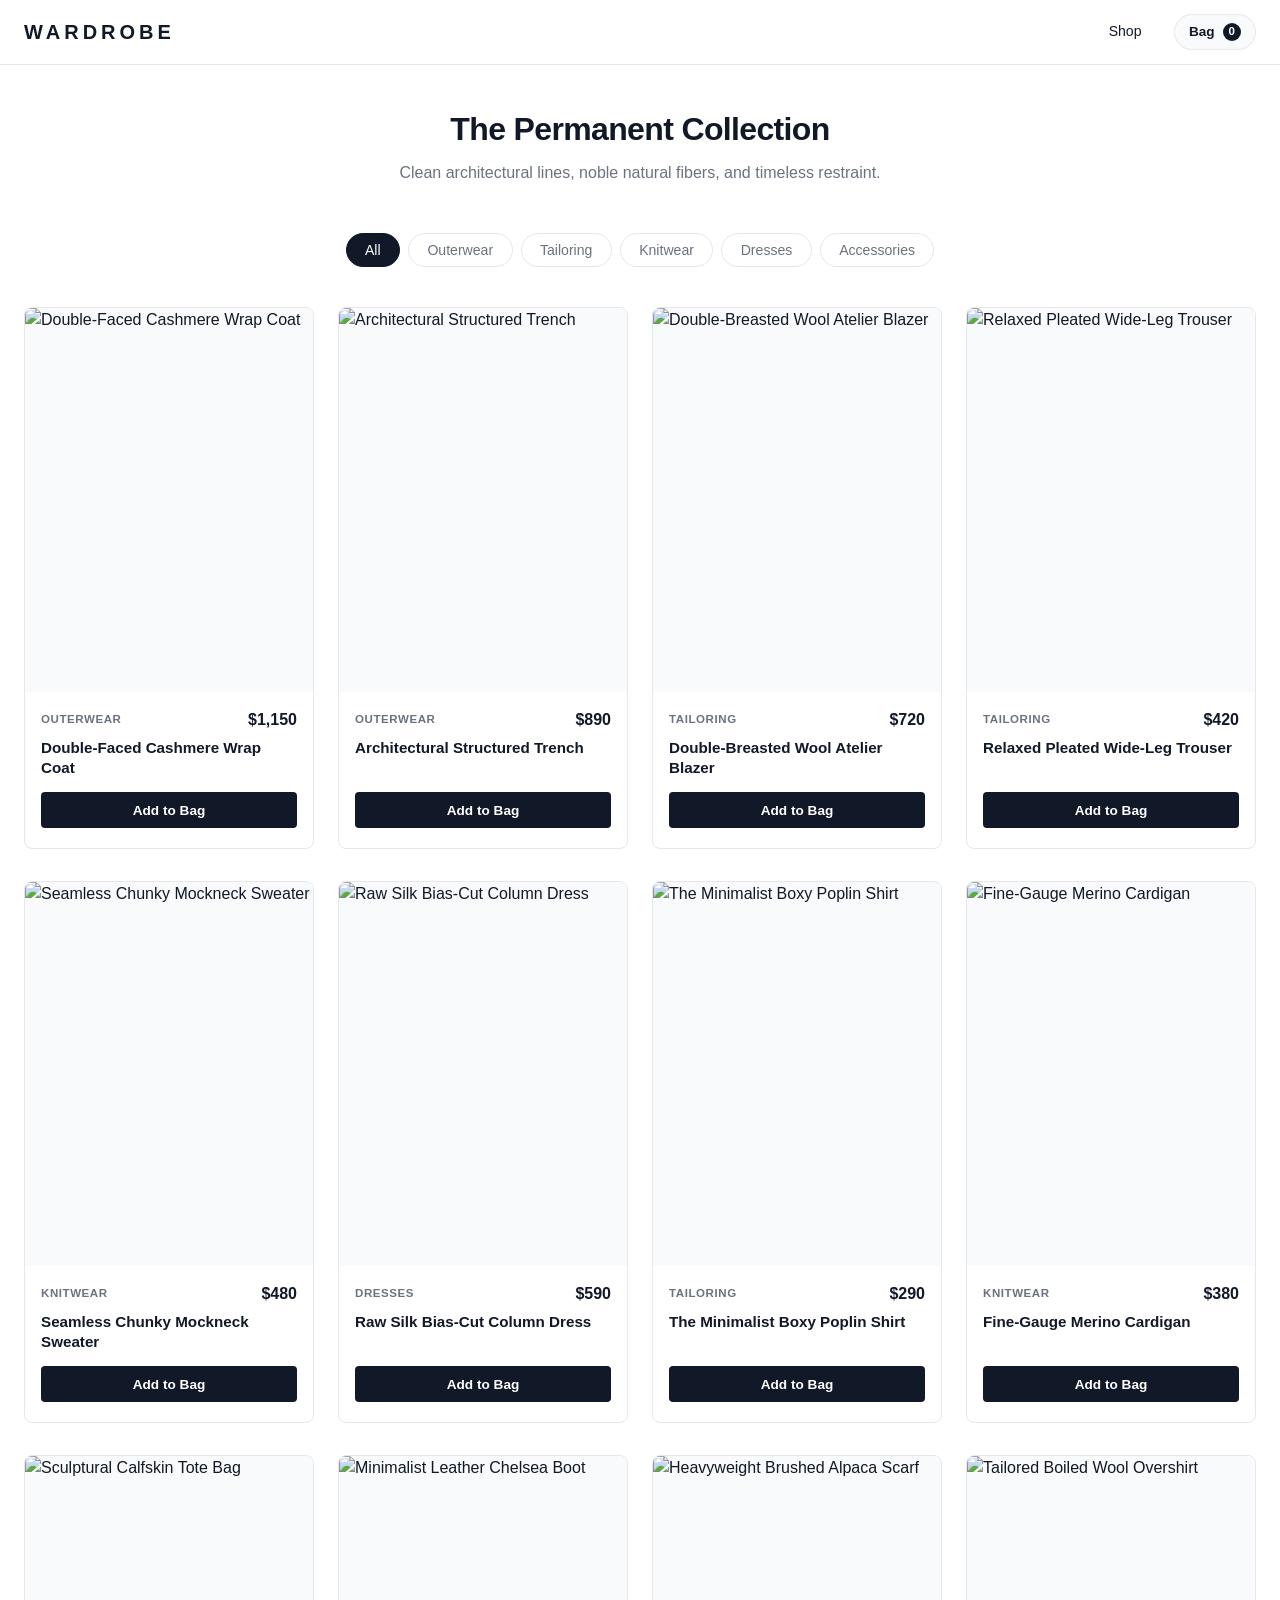
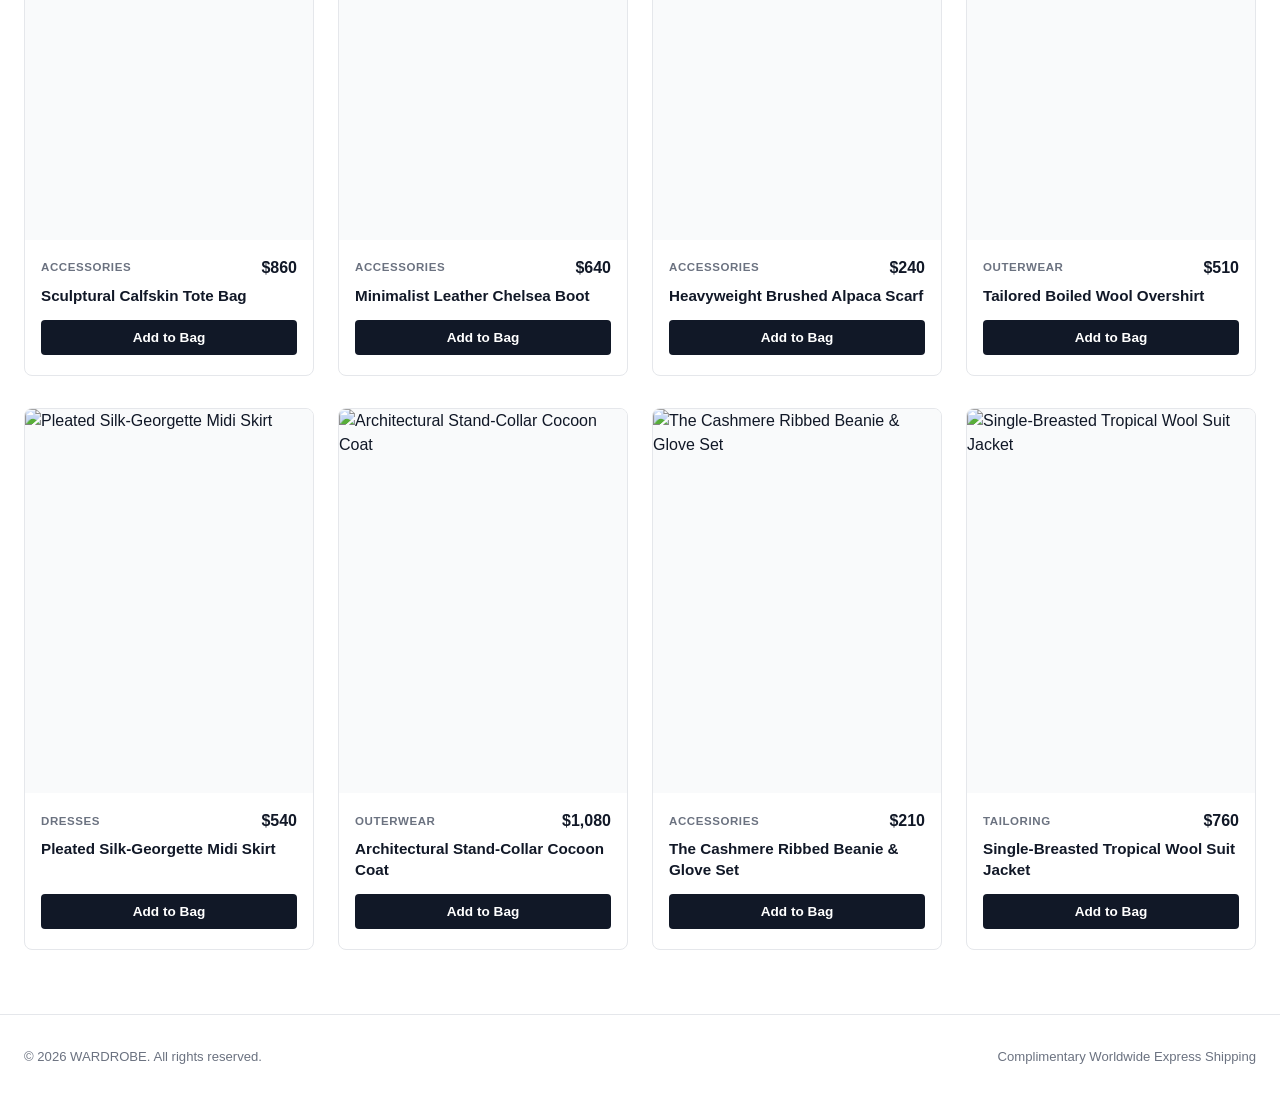
==== commit 91327d24: "Redesign: clean minimal 3-page store" ====
--- a/index.html
+++ b/index.html
@@ -3,650 +3,62 @@
 <head>
   <meta charset="UTF-8">
   <meta name="viewport" content="width=device-width, initial-scale=1.0">
-  <title>WARDROBE — Minimalist Haute Couture & Ready-to-Wear</title>
-  <meta name="description" content="Architectural silhouettes, pure natural fibers, and timeless restraint. Explore the autumn/winter permanent capsule.">
-  <meta name="theme-color" content="#121212">
+  <title>WARDROBE — Minimalist Fashion</title>
+  <meta name="description" content="Enduring garments, pure natural materials, and quiet architectural silhouettes.">
+  <link rel="stylesheet" href="css/styles.css">
 
-  <!-- Open Graph -->
-  <meta property="og:title" content="WARDROBE — Minimalist Fashion Atelier">
-  <meta property="og:description" content="Architectural silhouettes, pure natural fibers, and timeless restraint.">
-  <meta property="og:type" content="website">
-
-  <!-- Google Fonts Preconnect -->
-  <link rel="preconnect" href="https://fonts.googleapis.com">
-  <link rel="preconnect" href="https://fonts.gstatic.com" crossorigin>
-  <link href="https://fonts.googleapis.com/css2?family=Cormorant+Garamond:ital,wght@0,300;0,400;0,500;0,600;1,300;1,400&family=JetBrains+Mono:wght@400;500&family=Plus+Jakarta+Sans:wght@300;400;500;600;700&display=swap" rel="stylesheet">
-
-  <!-- Core Stylesheet -->
-  <link rel="stylesheet" href="css/styles.css">
+  <!-- Adobe Experience Platform Launch -->
+  <script src="https://assets.adobedtm.com/6268dc4b6b26/a453705a8907/launch-39f5c9d23182-development.min.js" async></script>
 </head>
 <body>
 
-  <!-- ========================================================================
-       Top Announcement & Global Currency Bar
-       ======================================================================== -->
-  <aside class="announcement-bar" aria-label="Announcement">
-    <div class="announcement-left">
-      <span class="ticker-dot"></span>
-      <span>Complimentary Worldwide Express on Orders Over $350</span>
-    </div>
-
-    <div class="announcement-center">
-      <span>Edition 04 / The Winter Atelier Collection</span>
-    </div>
-
-    <div class="announcement-right">
-      <div class="currency-select-wrap">
-        <label for="currencySelectTop" class="eyebrow" style="color: #9C9A96; font-size: 0.65rem;">Currency:</label>
-        <select id="currencySelectTop" class="currency-select" aria-label="Select Currency">
-          <option value="USD">USD ($)</option>
-          <option value="EUR">EUR (€)</option>
-          <option value="GBP">GBP (£)</option>
-          <option value="JPY">JPY (¥)</option>
-        </select>
-      </div>
-      <a href="contact.html" style="font-size: 0.72rem; letter-spacing: 0.12em; color: #BBB7AF;">Atelier Concierge</a>
-    </div>
-  </aside>
-
-  <!-- ========================================================================
-       Main Navigation Header
-       ======================================================================== -->
-  <header class="site-header" id="siteHeader">
+  <!-- Minimal Header -->
+  <header class="site-header">
     <div class="container header-inner">
-      
-      <!-- Left: Desktop Navigation -->
-      <nav class="nav-desktop" aria-label="Primary Navigation">
-        <a href="shop.html" class="nav-link">Collection</a>
-        <a href="lookbook.html" class="nav-link">Lookbook <span class="badge-indicator">New</span></a>
-        <a href="atelier.html" class="nav-link">The Atelier</a>
-        <a href="contact.html" class="nav-link">Boutiques</a>
+      <a href="index.html" class="brand-logo" aria-label="WARDROBE Home">WARDROBE</a>
+      <nav class="site-nav">
+        <a href="index.html" class="nav-link active">Shop</a>
+        <a href="cart.html" class="cart-link-btn" aria-label="View Shopping Bag">
+          <span>Bag</span>
+          <span class="cart-badge" id="cartBadge">0</span>
+        </a>
       </nav>
-
-      <!-- Center: Brand Emblem -->
-      <div class="brand-logo">
-        <a href="index.html" aria-label="WARDROBE Home">
-          <span class="brand-title">W A R D R O B E</span>
-          <span class="brand-subtitle">Atelier de Haute Confection</span>
-        </a>
-      </div>
-
-      <!-- Right: Utility Actions -->
-      <div class="header-actions">
-        <!-- Quick Search -->
-        <button class="action-btn" id="searchBtn" aria-label="Search garments (Cmd+K)" title="Search (Cmd+K)">
-          <svg viewBox="0 0 24 24" fill="none" stroke="currentColor">
-            <circle cx="11" cy="11" r="8"/>
-            <line x1="21" y1="21" x2="16.65" y2="16.65"/>
-          </svg>
-          <span class="action-label-desktop">Search</span>
-        </button>
-
-        <!-- Wishlist -->
-        <button class="action-btn" id="wishlistBtn" aria-label="View Saved Items" title="Saved Items">
-          <svg viewBox="0 0 24 24" fill="none" stroke="currentColor">
-            <path d="M20.84 4.61a5.5 5.5 0 0 0-7.78 0L12 5.67l-1.06-1.06a5.5 5.5 0 0 0-7.78 7.78l1.06 1.06L12 21.23l7.78-7.78 1.06-1.06a5.5 5.5 0 0 0 0-7.78z"/>
-          </svg>
-          <span class="action-count" id="wishlistCount">0</span>
-        </button>
-
-        <!-- Shopping Bag -->
-        <button class="action-btn" id="cartBtn" aria-label="Shopping Bag" title="Shopping Bag">
-          <svg viewBox="0 0 24 24" fill="none" stroke="currentColor">
-            <path d="M6 2L3 6v14a2 2 0 0 0 2 2h14a2 2 0 0 0 2-2V6l-3-4z"/>
-            <line x1="3" y1="6" x2="21" y2="6"/>
-            <path d="M16 10a4 4 0 0 1-8 0"/>
-          </svg>
-          <span class="action-count" id="cartCount">0</span>
-        </button>
-
-        <!-- Mobile Menu Toggle -->
-        <button class="action-btn mobile-menu-btn" id="mobileMenuBtn" aria-label="Open Navigation Menu">
-          <svg viewBox="0 0 24 24" fill="none" stroke="currentColor">
-            <line x1="3" y1="12" x2="21" y2="12"/>
-            <line x1="3" y1="6" x2="21" y2="6"/>
-            <line x1="3" y1="18" x2="21" y2="18"/>
-          </svg>
-        </button>
-      </div>
-
     </div>
   </header>
 
-  <main>
-    <!-- ========================================================================
-         Hero Section
-         ======================================================================== -->
-    <section class="hero-section" id="hero">
-      <div class="hero-content">
-        <div class="hero-meta">
-          <span class="hero-meta-item">Permanent Edition</span>
-          <span class="hero-meta-item">•</span>
-          <span class="hero-meta-item">Autumn / Winter 2026</span>
-          <span class="hero-meta-item">•</span>
-          <span class="hero-meta-item">100% Traceable Fibers</span>
-        </div>
-
-        <div class="hero-heading-group">
-          <span class="hero-edition">Capsule 04 — The Architecture of Drape</span>
-          <h1 class="hero-title">The Pure Form of <em>Dressing.</em></h1>
-          <p class="hero-desc">
-            Sculptural tailoring, Mongolian double-faced cashmere, and unembellished silhouettes engineered with enduring restraint.
-          </p>
-          <div class="hero-cta-group">
-            <a href="shop.html" class="btn-primary">
-              Explore Collection
-              <svg width="14" height="14" viewBox="0 0 24 24" fill="none" stroke="currentColor" stroke-width="2">
-                <path d="M5 12h14M12 5l7 7-7 7"/>
-              </svg>
-            </a>
-            <a href="lookbook.html" class="btn-secondary">View Lookbook</a>
-          </div>
-        </div>
-
-        <div class="hero-footer-strip">
-          <div class="hero-stat">Atelier: <strong>Milan & Kyoto</strong></div>
-          <div class="hero-stat">Philosophy: <strong>Slow Luxury</strong></div>
-          <div class="hero-stat">Edition: <strong>Numbered 01–16</strong></div>
-        </div>
-      </div>
-
-      <div class="hero-visual">
-        <div class="hero-image-wrap">
-          <img 
-            class="hero-image" 
-            src="https://images.unsplash.com/photo-1539571696357-5a69c17a67c6?auto=format&fit=crop&w=1600&q=85" 
-            alt="Minimalist Double-Faced Cashmere Wrap Coat on model" 
-            onerror="this.onerror=null; this.src='${Wardrobe.getPlaceholderSvg(\'The Cashmere Wrap Coat\', \'Permanent Edition\')}';"
-          />
-        </div>
-        <div class="hero-visual-badge">
-          <p class="badge-title">The Cashmere Wrap Coat</p>
-          <span class="badge-detail">Grade-A Mongolian Cashmere</span>
-          <a href="product.html?id=wd-01" style="display: block; font-size: 0.7rem; color: var(--accent-umber); margin-top: 0.35rem; font-weight: 500;">Inspect Piece →</a>
-        </div>
-      </div>
+  <!-- Main Storefront -->
+  <main class="container">
+    <section class="page-intro">
+      <h1>The Permanent Collection</h1>
+      <p>Clean architectural lines, noble natural fibers, and timeless restraint.</p>
     </section>
 
-    <!-- ========================================================================
-         Curated Categories
-         ======================================================================== -->
-    <section class="categories-section" id="categories">
-      <div class="container">
-        <div class="section-header">
-          <div>
-            <span class="eyebrow">Taxonomy of Form</span>
-            <h2 class="section-title">Curated Categories</h2>
-          </div>
-          <a href="shop.html" class="section-link">
-            All Categories
-            <svg width="12" height="12" viewBox="0 0 24 24" fill="none" stroke="currentColor" stroke-width="2">
-              <path d="M5 12h14M12 5l7 7-7 7"/>
-            </svg>
-          </a>
-        </div>
+    <!-- Category Filter Tabs -->
+    <div class="category-tabs-wrap">
+      <div class="category-tabs" id="categoryTabs" role="tablist">
+        <button type="button" class="category-pill active" data-category="all">All</button>
+        <button type="button" class="category-pill" data-category="outerwear">Outerwear</button>
+        <button type="button" class="category-pill" data-category="tailoring">Tailoring</button>
+        <button type="button" class="category-pill" data-category="knitwear">Knitwear</button>
+        <button type="button" class="category-pill" data-category="dresses">Dresses</button>
+        <button type="button" class="category-pill" data-category="accessories">Accessories</button>
+      </div>
+    </div>
 
-        <div class="categories-grid">
-          <!-- 01 Outerwear -->
-          <a href="shop.html?category=outerwear" class="category-card" style="text-decoration: none;">
-            <div class="category-image-wrap">
-              <img class="category-image" src="https://images.unsplash.com/photo-1509631179647-0177331693ae?auto=format&fit=crop&w=800&q=80" alt="Outerwear category" loading="lazy" onerror="this.onerror=null; this.src='${Wardrobe.getPlaceholderSvg(\'Outerwear\', \'Coats & Trench\')}';" />
-            </div>
-            <div class="category-info">
-              <div>
-                <span class="category-num">01</span>
-                <h3 class="category-name">Outerwear & Coats</h3>
-              </div>
-              <span class="category-arrow">→</span>
-            </div>
-          </a>
-
-          <!-- 02 Tailoring -->
-          <a href="shop.html?category=tailoring" class="category-card" style="text-decoration: none;">
-            <div class="category-image-wrap">
-              <img class="category-image" src="https://images.unsplash.com/photo-1552374196-1ab2a1c593e8?auto=format&fit=crop&w=800&q=80" alt="Tailoring category" loading="lazy" onerror="this.onerror=null; this.src='${Wardrobe.getPlaceholderSvg(\'Tailoring\', \'Blazers & Trousers\')}';" />
-            </div>
-            <div class="category-info">
-              <div>
-                <span class="category-num">02</span>
-                <h3 class="category-name">Architectural Tailoring</h3>
-              </div>
-              <span class="category-arrow">→</span>
-            </div>
-          </a>
-
-          <!-- 03 Knitwear -->
-          <a href="shop.html?category=knitwear" class="category-card" style="text-decoration: none;">
-            <div class="category-image-wrap">
-              <img class="category-image" src="https://images.unsplash.com/photo-1490481651871-ab68de25d43d?auto=format&fit=crop&w=800&q=80" alt="Knitwear category" loading="lazy" onerror="this.onerror=null; this.src='${Wardrobe.getPlaceholderSvg(\'Knitwear\', \'Pure Cashmere\')}';" />
-            </div>
-            <div class="category-info">
-              <div>
-                <span class="category-num">03</span>
-                <h3 class="category-name">Pure Cashmere & Wool</h3>
-              </div>
-              <span class="category-arrow">→</span>
-            </div>
-          </a>
-
-          <!-- 04 Accessories & Footwear -->
-          <a href="shop.html?category=accessories" class="category-card" style="text-decoration: none;">
-            <div class="category-image-wrap">
-              <img class="category-image" src="https://images.unsplash.com/photo-1548036328-c9fa89d128fa?auto=format&fit=crop&w=800&q=80" alt="Accessories category" loading="lazy" onerror="this.onerror=null; this.src='${Wardrobe.getPlaceholderSvg(\'Accessories\', \'Leather Goods\')}';" />
-            </div>
-            <div class="category-info">
-              <div>
-                <span class="category-num">04</span>
-                <h3 class="category-name">Leather Goods & Shoes</h3>
-              </div>
-              <span class="category-arrow">→</span>
-            </div>
-          </a>
-        </div>
-      </div>
-    </section>
-
-    <!-- ========================================================================
-         The Collection Preview (Interactive Catalog)
-         ======================================================================== -->
-    <section class="catalog-section" id="collection">
-      <div class="container">
-        
-        <div class="section-header">
-          <div>
-            <span class="eyebrow">The Permanent Edit</span>
-            <h2 class="section-title">Curated Selection <span id="catalogCount" style="font-size: 1.2rem; color: var(--text-muted); font-weight: 300;">(16 Pieces)</span></h2>
-          </div>
-          <div style="display: flex; gap: 1.5rem; align-items: center;">
-            <a href="shop.html" class="section-link">Open Full Catalog & Filters →</a>
-          </div>
-        </div>
-
-        <!-- Filter & Control Toolbar -->
-        <div class="filter-toolbar">
-          <!-- Category Pills -->
-          <div class="filter-pills" role="tablist" aria-label="Category Filters">
-            <button class="filter-pill active" data-category="all">All</button>
-            <button class="filter-pill" data-category="outerwear">Outerwear</button>
-            <button class="filter-pill" data-category="tailoring">Tailoring</button>
-            <button class="filter-pill" data-category="knitwear">Knitwear</button>
-            <button class="filter-pill" data-category="dresses">Dresses</button>
-            <button class="filter-pill" data-category="accessories">Accessories</button>
-          </div>
-
-          <!-- Sort & View Layout Controls -->
-          <div class="toolbar-controls">
-            <div class="sort-select-wrap">
-              <label for="sortSelect">Sort:</label>
-              <select id="sortSelect" aria-label="Sort garments">
-                <option value="featured">Featured First</option>
-                <option value="price-asc">Price: Low to High</option>
-                <option value="price-desc">Price: High to Low</option>
-                <option value="rating">Highest Rated</option>
-              </select>
-            </div>
-
-            <!-- View Switcher -->
-            <div class="view-toggle" title="Switch Grid Density">
-              <button class="view-btn active" data-view="standard" aria-label="4 Columns Grid">
-                <svg width="18" height="18" viewBox="0 0 24 24" fill="currentColor">
-                  <path d="M3 3h7v7H3zm11 0h7v7h-7zm0 11h7v7h-7zm-11 0h7v7H3z"/>
-                </svg>
-              </button>
-              <button class="view-btn" data-view="editorial" aria-label="2 Columns Editorial">
-                <svg width="18" height="18" viewBox="0 0 24 24" fill="currentColor">
-                  <path d="M3 3h8v18H3zm10 0h8v18h-8z"/>
-                </svg>
-              </button>
-            </div>
-          </div>
-        </div>
-
-        <!-- Dynamic Product Grid Target -->
-        <div class="products-grid" id="productsGrid" aria-live="polite"></div>
-
-        <div style="text-align: center; margin-top: 4rem;">
-          <a href="shop.html" class="btn-primary" style="padding: 1.15rem 2.8rem;">
-            View All 16 Pieces in Catalog →
-          </a>
-        </div>
-
-      </div>
-    </section>
-
-    <!-- ========================================================================
-         Interactive Lookbook Preview
-         ======================================================================== -->
-    <section class="lookbook-section" id="lookbook">
-      <div class="container">
-        
-        <div class="section-header">
-          <div>
-            <span class="eyebrow">Editorial Lookbook</span>
-            <h2 class="section-title">The Complete Looks</h2>
-          </div>
-          <a href="lookbook.html" class="section-link">View Full Campaign Spread →</a>
-        </div>
-
-        <div class="lookbook-container">
-          <!-- Lookbook Image Viewer with Hotspots -->
-          <div class="lookbook-viewer" id="lookbookViewer">
-            <img class="lookbook-image" id="lookbookImg" src="" alt="Lookbook Editorial Look" />
-            <div id="lookbookHotspots"></div>
-          </div>
-
-          <!-- Story Details Column -->
-          <div class="lookbook-story">
-            <span class="lookbook-counter" id="lookbookCounter">LOOK 01 / 04</span>
-            <h3 class="lookbook-title" id="lookbookTitle">Look 01: The Monolithic Coat</h3>
-            <p class="lookbook-desc" id="lookbookDesc">
-              Architectural drape meeting structured tailoring.
-            </p>
-
-            <span class="eyebrow" style="margin-bottom: 0.75rem; display: block;">Ensemble Breakdown:</span>
-            <div class="look-items-list" id="lookItemsList"></div>
-
-            <div style="display: flex; gap: 1rem; align-items: center; margin-top: 1rem;">
-              <button class="btn-primary" id="shopLookBtn" style="flex-grow: 1;">
-                Add Full Look to Bag
-              </button>
-              
-              <div class="lookbook-nav">
-                <button class="nav-arrow-btn" id="lookPrevBtn" aria-label="Previous Look">
-                  <svg width="18" height="18" viewBox="0 0 24 24" fill="none" stroke="currentColor" stroke-width="1.5">
-                    <path d="M15 18l-6-6 6-6"/>
-                  </svg>
-                </button>
-                <button class="nav-arrow-btn" id="lookNextBtn" aria-label="Next Look">
-                  <svg width="18" height="18" viewBox="0 0 24 24" fill="none" stroke="currentColor" stroke-width="1.5">
-                    <path d="M9 18l6-6-6-6"/>
-                  </svg>
-                </button>
-              </div>
-            </div>
-          </div>
-        </div>
-
-      </div>
-    </section>
-
-    <!-- ========================================================================
-         The Atelier / Materiality & Philosophy
-         ======================================================================== -->
-    <section class="atelier-section" id="atelier">
-      <div class="container">
-        <div class="atelier-grid">
-          
-          <div class="atelier-text-col">
-            <span class="eyebrow">Maison Philosophy</span>
-            <h2 class="atelier-lead">
-              We reject seasonal excess in favor of <em>perpetual perfection.</em>
-            </h2>
-            <p style="font-size: 1.05rem; color: var(--text-secondary); line-height: 1.7; font-weight: 300;">
-              Every garment in the WARDROBE lexicon is drafted from first principles: pure certified natural fibers, seamless 3D circular knitting, and tailored roped structures engineered to outlive fleeting trends.
-            </p>
-
-            <div class="atelier-features">
-              <div class="atelier-feature-item">
-                <span class="feature-num">01</span>
-                <div>
-                  <h4 class="feature-heading">Zero-Waste Pattern Engineering</h4>
-                  <p class="feature-body">Geometric cutting formulas that utilize 96% of luxury raw cloth, eliminating unnecessary mill scraps.</p>
-                </div>
-              </div>
-
-              <div class="atelier-feature-item">
-                <span class="feature-num">02</span>
-                <div>
-                  <h4 class="feature-heading">Certified Traceable Provenance</h4>
-                  <p class="feature-body">Sourced exclusively from Biella worsted spinning mills, Scottish heritage borders, and Japanese organic gabardine weavers.</p>
-                </div>
-              </div>
-
-              <div class="atelier-feature-item">
-                <span class="feature-num">03</span>
-                <div>
-                  <h4 class="feature-heading">The Lifetime Atelier Care Warranty</h4>
-                  <p class="feature-body">Every garment comes with complimentary seam reinforcement, horn button replacement, and rejuvenation servicing.</p>
-                </div>
-              </div>
-            </div>
-
-            <div style="margin-top: 1rem;">
-              <a href="atelier.html" class="section-link">Read The Complete Manifesto →</a>
-            </div>
-          </div>
-
-          <div class="atelier-visual-col">
-            <div class="visual-tall">
-              <img src="https://images.unsplash.com/photo-1544441893-675973e31985?auto=format&fit=crop&w=900&q=80" alt="Cashmere fabric draping details" loading="lazy" />
-            </div>
-            <div class="visual-offset">
-              <img src="https://images.unsplash.com/photo-1515886657613-9f3515b0c78f?auto=format&fit=crop&w=800&q=80" alt="Minimalist tailoring construction" loading="lazy" />
-            </div>
-          </div>
-
-        </div>
-      </div>
-    </section>
-
-    <!-- ========================================================================
-         Press & Editorial Critical Acclaim
-         ======================================================================== -->
-    <section class="press-section">
-      <div class="container">
-        <div class="press-quote-slider">
-          <blockquote class="press-quote">
-            “Wardrobe defines the zenith of modern quiet luxury—a masterclass in unadorned precision and sculptural restraint.”
-          </blockquote>
-          <span class="press-author">VOGUE INTERNATIONAL EDITORIAL</span>
-        </div>
-      </div>
-    </section>
-
-    <!-- ========================================================================
-         Newsletter / Atelier Gazette Invitation
-         ======================================================================== -->
-    <section class="newsletter-section">
-      <div class="container">
-        <div class="newsletter-box">
-          <span class="eyebrow">Private Correspondence</span>
-          <h3>The Atelier Gazette</h3>
-          <p>
-            Receive private invitations to numbered capsule releases, archival previews, and bespoke trunk shows across Milan, Paris, and New York.
-          </p>
-
-          <form class="newsletter-form" id="newsletterForm">
-            <input type="email" id="newsletterEmail" placeholder="Enter your email address..." required aria-label="Email address for newsletter" />
-            <button type="submit" class="btn-primary">Join Gazette</button>
-          </form>
-
-          <div class="newsletter-success" id="newsletterSuccess">
-            <p style="font-family: var(--font-serif); font-size: 1.25rem; margin-bottom: 0.25rem;">Bienvenue à l'Atelier.</p>
-            <span style="font-size: 0.85rem; color: var(--text-secondary);">Your subscription has been confirmed. Use code <strong>WARDROBE10</strong> for 10% off your initial curation.</span>
-          </div>
-
-          <span class="newsletter-disclaimer">Zero spam. Unsubscribe at any moment. Strictly curated communications.</span>
-        </div>
-      </div>
-    </section>
+    <!-- Product Grid -->
+    <div class="products-grid" id="productsGrid" aria-live="polite"></div>
   </main>
 
-  <!-- ========================================================================
-       Footer
-       ======================================================================== -->
+  <!-- Minimal Footer -->
   <footer class="site-footer">
-    <div class="container">
-      
-      <div class="footer-top">
-        <div class="footer-brand">
-          <h4>W A R D R O B E</h4>
-          <p>
-            An independent design studio dedicated to enduring garments, pure natural materials, and quiet architectural presence.
-          </p>
-          <div style="margin-top: 1.5rem; display: flex; gap: 1rem;">
-            <a href="#" style="color: #9C9A96; font-size: 0.8rem;">Instagram</a>
-            <a href="#" style="color: #9C9A96; font-size: 0.8rem;">LinkedIn</a>
-            <a href="#" style="color: #9C9A96; font-size: 0.8rem;">Vogue Runway</a>
-          </div>
-        </div>
-
-        <div class="footer-col">
-          <h5>Boutiques</h5>
-          <ul>
-            <li><a href="contact.html">Paris — Rue Saint-Honoré</a></li>
-            <li><a href="contact.html">Tokyo — Minami-Aoyama</a></li>
-            <li><a href="contact.html">New York — Mercer Street</a></li>
-            <li><a href="contact.html">London — Mayfair</a></li>
-            <li><a href="contact.html">Zurich — Bahnhofstrasse</a></li>
-          </ul>
-        </div>
-
-        <div class="footer-col">
-          <h5>Client Concierge</h5>
-          <ul>
-            <li><a href="cart.html">View Shopping Bag</a></li>
-            <li><a href="contact.html">Book Private Fitting</a></li>
-            <li><a href="atelier.html">Garment Care & Repair</a></li>
-            <li><a href="contact.html">Returns & Deliveries</a></li>
-            <li><a href="contact.html">Contact Concierge</a></li>
-          </ul>
-        </div>
-
-        <div class="footer-col">
-          <h5>The Maison</h5>
-          <ul>
-            <li><a href="atelier.html">Traceability Manifesto</a></li>
-            <li><a href="lookbook.html">Editorial Lookbook</a></li>
-            <li><a href="shop.html">Permanent Collection</a></li>
-            <li><a href="wishlist.html">Saved Wishlist</a></li>
-          </ul>
-        </div>
-      </div>
-
-      <div class="footer-bottom">
-        <div>
-          &copy; 2026 WARDROBE ATELIER INC. ALL RIGHTS RESERVED.
-        </div>
-        <button class="back-to-top" id="backToTopBtn">
-          Back to Top ↑
-        </button>
-      </div>
-
+    <div class="container footer-inner">
+      <span>&copy; 2026 WARDROBE. All rights reserved.</span>
+      <span>Complimentary Worldwide Express Shipping</span>
     </div>
   </footer>
 
-  <!-- ========================================================================
-       Side Drawer: Shopping Bag
-       ======================================================================== -->
-  <div class="drawer-backdrop" id="cartBackdrop"></div>
-  <aside class="side-drawer" id="cartDrawer" aria-label="Shopping Bag Drawer">
-    <div class="drawer-header">
-      <h3 class="drawer-title">Shopping Bag</h3>
-      <button class="drawer-close-btn" id="cartCloseBtn" aria-label="Close Shopping Bag">✕</button>
-    </div>
-
-    <div class="shipping-progress-wrap">
-      <p class="shipping-progress-text" id="shippingProgressText">
-        Add <strong>$350.00</strong> for complimentary express delivery.
-      </p>
-      <div class="progress-track">
-        <div class="progress-bar" id="shippingProgressBar"></div>
-      </div>
-    </div>
-
-    <div class="drawer-body" id="cartItemsList"></div>
-
-    <div class="drawer-footer">
-      <div class="promo-form">
-        <input type="text" id="promoInput" placeholder="Promo code (e.g. WARDROBE10)" />
-        <button type="button" id="promoApplyBtn">Apply</button>
-      </div>
-
-      <div class="summary-rows">
-        <div class="summary-row"><span>Subtotal</span><span id="cartSubtotal">$0.00</span></div>
-        <div class="summary-row" id="cartDiscountRow" style="display: none; color: var(--accent-terracotta);">
-          <span>Promo Discount</span><span id="cartDiscountAmt">-$0.00</span>
-        </div>
-        <div class="summary-row"><span>Express Delivery</span><span id="cartShippingAmt">Complimentary</span></div>
-        <div class="summary-row total-row"><span>Estimated Total</span><span id="cartTotal">$0.00</span></div>
-      </div>
-
-      <div style="display: flex; gap: 0.75rem;">
-        <a href="cart.html" class="btn-secondary" style="flex: 1; text-align: center; justify-content: center;">View Bag</a>
-        <a href="checkout.html" class="btn-primary" id="checkoutBtn" style="flex: 1.5; justify-content: center;">Checkout</a>
-      </div>
-    </div>
-  </aside>
-
-  <!-- ========================================================================
-       Side Drawer: Wishlist
-       ======================================================================== -->
-  <div class="drawer-backdrop" id="wishlistBackdrop"></div>
-  <aside class="side-drawer" id="wishlistDrawer" aria-label="Saved Wishlist Drawer">
-    <div class="drawer-header">
-      <h3 class="drawer-title">Saved Wishlist</h3>
-      <button class="drawer-close-btn" id="wishlistCloseBtn" aria-label="Close Wishlist">✕</button>
-    </div>
-    <div class="drawer-body" id="wishlistItemsList"></div>
-  </aside>
-
-  <!-- ========================================================================
-       Full-Screen Search Overlay
-       ======================================================================== -->
-  <div class="search-overlay" id="searchOverlay" aria-modal="true" role="dialog">
-    <div class="search-header">
-      <span class="eyebrow">Atelier Index Search</span>
-      <button class="action-btn" id="searchCloseBtn" aria-label="Close Search">✕</button>
-    </div>
-
-    <div class="search-input-wrap">
-      <input 
-        type="search" 
-        class="search-input-field" 
-        id="searchInput" 
-        placeholder="Type to search garments, fabrics, origins..." 
-        autocomplete="off"
-      />
-      <div class="search-suggestions">
-        <span style="font-size: 0.72rem; color: var(--text-muted); text-transform: uppercase; letter-spacing: 0.1em;">Quick Inquiries:</span>
-        <button class="search-tag-pill">Cashmere</button>
-        <button class="search-tag-pill">Trench</button>
-        <button class="search-tag-pill">Tailored Trouser</button>
-        <button class="search-tag-pill">Raw Silk</button>
-        <button class="search-tag-pill">Merino</button>
-      </div>
-    </div>
-
-    <div class="search-results-grid" id="searchResults"></div>
-  </div>
-
-  <!-- ========================================================================
-       Mobile Navigation Drawer
-       ======================================================================== -->
-  <div class="mobile-nav-drawer" id="mobileNavDrawer">
-    <div style="display: flex; justify-content: space-between; align-items: center;">
-      <span class="brand-title" style="font-size: 1.3rem;">W A R D R O B E</span>
-      <button id="mobileNavClose" style="padding: 0.5rem;" aria-label="Close Menu">✕</button>
-    </div>
-
-    <div class="mobile-nav-links">
-      <a href="index.html" class="mobile-nav-link">Home</a>
-      <a href="shop.html" class="mobile-nav-link">The Collection</a>
-      <a href="lookbook.html" class="mobile-nav-link">Editorial Lookbook</a>
-      <a href="atelier.html" class="mobile-nav-link">The Atelier</a>
-      <a href="contact.html" class="mobile-nav-link">Boutiques</a>
-      <a href="cart.html" class="mobile-nav-link">Shopping Bag</a>
-      <a href="wishlist.html" class="mobile-nav-link">Saved Wishlist</a>
-    </div>
-  </div>
-
-  <!-- Toast Notifications Container -->
-  <div class="toast-container" id="toastContainer" aria-live="polite"></div>
-
-  <!-- Core JavaScript Assets -->
+  <!-- Scripts -->
   <script src="js/products.js"></script>
-  <script src="js/core.js"></script>
-  <script src="js/app.js"></script>
+  <script src="js/store.js"></script>
 </body>
 </html>
--- a/css/styles.css
+++ b/css/styles.css
@@ -1,53 +1,30 @@
 /* ==========================================================================
-   WARDROBE — Minimalist Haute Couture & Ready-to-Wear
-   Aesthetic: Quiet Luxury, Editorial Restraint, Pristine Geometry
+   WARDROBE — Minimalist Clean E-Commerce
+   Pure, uncluttered, intuitive fashion storefront
    ========================================================================== */
 
 :root {
-  /* Color Palette */
-  --bg-primary: #FAF9F6;       /* Alabaster / Chalk Ecru */
-  --bg-surface: #FFFFFF;       /* Pure Studio White */
-  --bg-subtle: #F4F1EA;        /* Warm Oat Greige */
-  --bg-card: #F7F5F0;          /* Soft Card Tone */
-  --bg-dark: #121212;          /* Obsidian Pitch */
-  --bg-dark-surface: #1C1B1A;  /* Deep Charcoal */
-
-  --text-primary: #121212;     /* Obsidian */
-  --text-secondary: #57544F;   /* Warm Slate Stone */
-  --text-muted: #8C8880;       /* Muted Greige */
-  --text-light: #FAF9F6;       /* Light Contrast */
-
-  --border-light: rgba(18, 18, 18, 0.08);
-  --border-medium: rgba(18, 18, 18, 0.16);
-  --border-dark: #121212;
-
-  --accent-tan: #C4A482;
-  --accent-umber: #8A4E2B;
-  --accent-terracotta: #A85D44;
-  --accent-green: #3F523E;
-
-  /* Typography */
-  --font-serif: 'Cormorant Garamond', 'Playfair Display', Didot, 'Bodoni MT', Georgia, serif;
-  --font-sans: 'Plus Jakarta Sans', 'Inter', -apple-system, BlinkMacSystemFont, 'Segoe UI', Roboto, sans-serif;
-  --font-mono: 'JetBrains Mono', 'Courier New', monospace;
-
-  /* Transitions & Shadows */
-  --transition-fast: 0.18s cubic-bezier(0.16, 1, 0.3, 1);
-  --transition-smooth: 0.35s cubic-bezier(0.16, 1, 0.3, 1);
-  --transition-slow: 0.6s cubic-bezier(0.16, 1, 0.3, 1);
-  --shadow-subtle: 0 4px 20px rgba(0, 0, 0, 0.03);
-  --shadow-drawer: -10px 0 40px rgba(0, 0, 0, 0.12);
-  --shadow-modal: 0 24px 60px rgba(0, 0, 0, 0.18);
-
-  /* Layout */
-  --header-height: 72px;
-  --announcement-height: 36px;
-  --container-max: 1560px;
-  --radius-sm: 2px;
-  --radius-md: 4px;
-}
-
-/* Base & Reset */
+  --bg: #FFFFFF;
+  --bg-subtle: #F9FAFB;
+  --bg-card: #F9FAFB;
+  --text-main: #111827;
+  --text-muted: #6B7280;
+  --text-light: #9CA3AF;
+  --border: #E5E7EB;
+  --border-focus: #111827;
+  --primary: #111827;
+  --primary-hover: #000000;
+  --accent: #2563EB;
+  --success: #059669;
+  
+  --font-sans: -apple-system, BlinkMacSystemFont, "Segoe UI", Roboto, "Helvetica Neue", Arial, sans-serif;
+  --radius-sm: 4px;
+  --radius-md: 8px;
+  --radius-full: 9999px;
+  --container-width: 1280px;
+  --transition: 0.18s ease;
+}
+
 *, *::before, *::after {
   box-sizing: border-box;
   margin: 0;
@@ -56,19 +33,21 @@
 
 html {
   font-size: 16px;
-  scroll-behavior: smooth;
-  background-color: var(--bg-primary);
-  color: var(--text-primary);
+  background-color: var(--bg);
+  color: var(--text-main);
+  font-family: var(--font-sans);
   -webkit-font-smoothing: antialiased;
   -moz-osx-font-smoothing: grayscale;
+  scroll-behavior: smooth;
 }
 
 body {
-  font-family: var(--font-sans);
-  background-color: var(--bg-primary);
-  color: var(--text-primary);
-  line-height: 1.6;
-  overflow-x: hidden;
+  min-height: 100vh;
+  display: flex;
+  flex-direction: column;
+  color: var(--text-main);
+  background-color: var(--bg);
+  line-height: 1.5;
 }
 
 img {
@@ -81,144 +60,23 @@
 a {
   color: inherit;
   text-decoration: none;
-  transition: opacity var(--transition-fast);
+  transition: opacity var(--transition), color var(--transition);
 }
 
 button {
   font-family: inherit;
   cursor: pointer;
+  border: none;
   background: none;
-  border: none;
-  color: inherit;
-  transition: all var(--transition-fast);
-}
-
-button:focus-visible, a:focus-visible, input:focus-visible, select:focus-visible {
-  outline: 1.5px solid var(--text-primary);
-  outline-offset: 2px;
-}
-
-input, select, textarea {
-  font-family: inherit;
-  font-size: 0.95rem;
-  color: var(--text-primary);
-  background-color: transparent;
-  border: 1px solid var(--border-medium);
-  padding: 0.75rem 1rem;
-  border-radius: var(--radius-sm);
-  transition: border-color var(--transition-fast);
-}
-
-input:focus, select:focus, textarea:focus {
-  border-color: var(--text-primary);
-  outline: none;
-}
-
-/* Custom Scrollbar */
-::-webkit-scrollbar {
-  width: 6px;
-  height: 6px;
-}
-::-webkit-scrollbar-track {
-  background: var(--bg-primary);
-}
-::-webkit-scrollbar-thumb {
-  background: var(--border-medium);
-  border-radius: 3px;
-}
-::-webkit-scrollbar-thumb:hover {
-  background: var(--text-muted);
-}
-
-/* Layout Container */
+  font-size: 0.9rem;
+  transition: all var(--transition);
+}
+
 .container {
-  max-width: var(--container-max);
-  margin-left: auto;
-  margin-right: auto;
-  padding-left: clamp(1.25rem, 4vw, 3.5rem);
-  padding-right: clamp(1.25rem, 4vw, 3.5rem);
-}
-
-/* Typography Utilities */
-.serif {
-  font-family: var(--font-serif);
-}
-
-.eyebrow {
-  font-size: 0.72rem;
-  letter-spacing: 0.22em;
-  text-transform: uppercase;
-  color: var(--text-muted);
-  font-weight: 600;
-}
-
-/* ==========================================================================
-   Announcement Bar
-   ========================================================================== */
-.announcement-bar {
-  background-color: var(--bg-dark);
-  color: var(--text-light);
-  height: var(--announcement-height);
-  font-size: 0.75rem;
-  letter-spacing: 0.14em;
-  text-transform: uppercase;
-  display: flex;
-  align-items: center;
-  justify-content: space-between;
-  padding: 0 clamp(1rem, 3vw, 2.5rem);
-  z-index: 100;
-  position: relative;
-}
-
-.announcement-left, .announcement-right {
-  display: flex;
-  align-items: center;
-  gap: 1.5rem;
-}
-
-.announcement-center {
-  display: flex;
-  align-items: center;
-  gap: 0.5rem;
-  white-space: nowrap;
-  overflow: hidden;
-}
-
-.ticker-dot {
-  display: inline-block;
-  width: 5px;
-  height: 5px;
-  border-radius: 50%;
-  background: #39D353;
-  margin-right: 0.5rem;
-  animation: pulse 2s infinite;
-}
-
-@keyframes pulse {
-  0%, 100% { opacity: 1; transform: scale(1); }
-  50% { opacity: 0.4; transform: scale(0.85); }
-}
-
-.currency-select-wrap {
-  display: flex;
-  align-items: center;
-  gap: 0.4rem;
-}
-
-.currency-select-wrap select {
-  background: transparent;
-  color: var(--text-light);
-  border: none;
-  font-size: 0.72rem;
-  letter-spacing: 0.1em;
-  padding: 0.1rem 0.2rem;
-  cursor: pointer;
-  text-transform: uppercase;
-}
-
-.currency-select-wrap select option {
-  background-color: var(--bg-dark);
-  color: var(--text-light);
+  width: 100%;
+  max-width: var(--container-width);
+  margin: 0 auto;
+  padding: 0 1.5rem;
 }
 
 /* ==========================================================================
@@ -227,3161 +85,785 @@
 .site-header {
   position: sticky;
   top: 0;
-  z-index: 90;
-  height: var(--header-height);
-  background-color: rgba(250, 249, 246, 0.92);
-  backdrop-filter: blur(14px);
-  -webkit-backdrop-filter: blur(14px);
-  border-bottom: 1px solid var(--border-light);
-  transition: all var(--transition-smooth);
-}
-
-.site-header.scrolled {
-  background-color: rgba(255, 255, 255, 0.96);
-  box-shadow: var(--shadow-subtle);
+  background-color: var(--bg);
+  border-bottom: 1px solid var(--border);
+  z-index: 50;
+}
+
+.header-inner {
   height: 64px;
-}
-
-.header-inner {
-  height: 100%;
-  display: grid;
-  grid-template-columns: 1fr auto 1fr;
-  align-items: center;
-}
-
-.nav-desktop {
+  display: flex;
+  align-items: center;
+  justify-content: space-between;
+}
+
+.brand-logo {
+  font-size: 1.25rem;
+  font-weight: 700;
+  letter-spacing: 0.2em;
+  color: var(--text-main);
+  text-transform: uppercase;
+}
+
+.site-nav {
   display: flex;
   align-items: center;
   gap: 2rem;
 }
 
 .nav-link {
-  font-size: 0.82rem;
-  letter-spacing: 0.16em;
-  text-transform: uppercase;
-  color: var(--text-secondary);
-  position: relative;
+  font-size: 0.88rem;
   font-weight: 500;
-  padding: 0.5rem 0;
-}
-
-.nav-link::after {
-  content: '';
-  position: absolute;
-  bottom: 0;
-  left: 0;
-  width: 0;
-  height: 1px;
-  background-color: var(--text-primary);
-  transition: width var(--transition-fast);
-}
-
-.nav-link:hover, .nav-link.active {
-  color: var(--text-primary);
-}
-
-.nav-link:hover::after, .nav-link.active::after {
-  width: 100%;
-}
-
-.nav-link .badge-indicator {
-  font-size: 0.6rem;
-  letter-spacing: 0.05em;
-  background-color: var(--bg-dark);
-  color: var(--text-light);
-  padding: 0.1rem 0.4rem;
-  border-radius: 999px;
-  margin-left: 0.3rem;
-  vertical-align: super;
-}
-
-.brand-logo {
+  color: var(--text-muted);
+}
+
+.nav-link:hover,
+.nav-link.active {
+  color: var(--text-main);
+}
+
+.cart-link-btn {
+  display: inline-flex;
+  align-items: center;
+  gap: 0.5rem;
+  background-color: var(--bg-subtle);
+  border: 1px solid var(--border);
+  padding: 0.45rem 0.9rem;
+  border-radius: var(--radius-full);
+  font-size: 0.85rem;
+  font-weight: 600;
+}
+
+.cart-link-btn:hover {
+  background-color: var(--border);
+}
+
+.cart-badge {
+  display: inline-flex;
+  align-items: center;
+  justify-content: center;
+  background-color: var(--primary);
+  color: #fff;
+  min-width: 18px;
+  height: 18px;
+  padding: 0 5px;
+  border-radius: var(--radius-full);
+  font-size: 0.72rem;
+  font-weight: 700;
+}
+
+/* ==========================================================================
+   Hero / Page Introductions
+   ========================================================================== */
+.page-intro {
+  padding: 2.5rem 0 1.5rem 0;
   text-align: center;
 }
 
-.brand-title {
-  font-family: var(--font-serif);
-  font-size: clamp(1.4rem, 2.5vw, 1.85rem);
-  font-weight: 400;
-  letter-spacing: 0.28em;
-  text-transform: uppercase;
-  color: var(--text-primary);
-  display: inline-block;
-  white-space: nowrap;
-}
-
-.brand-subtitle {
-  display: block;
-  font-size: 0.58rem;
-  letter-spacing: 0.32em;
-  text-transform: uppercase;
-  color: var(--text-muted);
-  margin-top: -3px;
-}
-
-.header-actions {
-  display: flex;
-  align-items: center;
-  justify-content: flex-end;
-  gap: 1.35rem;
-}
-
-.action-btn {
-  display: flex;
-  align-items: center;
-  gap: 0.45rem;
-  padding: 0.5rem;
-  color: var(--text-primary);
-  position: relative;
-  border-radius: var(--radius-sm);
-}
-
-.action-btn:hover {
-  opacity: 0.7;
-}
-
-.action-btn svg {
-  width: 20px;
-  height: 20px;
-  stroke-width: 1.5;
-}
-
-.action-count {
-  position: absolute;
-  top: 0;
-  right: -2px;
-  background-color: var(--text-primary);
-  color: var(--bg-primary);
-  font-size: 0.65rem;
-  font-weight: 600;
-  width: 17px;
-  height: 17px;
-  border-radius: 50%;
+.page-intro h1 {
+  font-size: 2rem;
+  font-weight: 700;
+  letter-spacing: -0.02em;
+  margin-bottom: 0.5rem;
+}
+
+.page-intro p {
+  color: var(--text-muted);
+  font-size: 1rem;
+  max-width: 540px;
+  margin: 0 auto;
+}
+
+/* ==========================================================================
+   Category Filter Tabs
+   ========================================================================== */
+.category-tabs-wrap {
+  margin: 1.5rem 0 2rem 0;
+  overflow-x: auto;
+  -webkit-overflow-scrolling: touch;
+  padding-bottom: 0.5rem;
+}
+
+.category-tabs {
   display: flex;
   align-items: center;
   justify-content: center;
-  transform: scale(1);
-  transition: transform var(--transition-fast);
-}
-
-.action-count.bump {
-  animation: bump 0.3s ease;
-}
-
-@keyframes bump {
-  0% { transform: scale(1); }
-  50% { transform: scale(1.3); }
-  100% { transform: scale(1); }
-}
-
-.action-label-desktop {
-  font-size: 0.75rem;
-  letter-spacing: 0.1em;
-  text-transform: uppercase;
+  gap: 0.5rem;
+  min-width: max-content;
+  margin: 0 auto;
+}
+
+.category-pill {
+  padding: 0.5rem 1.15rem;
+  border-radius: var(--radius-full);
+  background-color: var(--bg);
+  border: 1px solid var(--border);
+  color: var(--text-muted);
+  font-size: 0.88rem;
   font-weight: 500;
-}
-
-.mobile-menu-btn {
-  display: none;
+  transition: all var(--transition);
+}
+
+.category-pill:hover {
+  border-color: var(--text-main);
+  color: var(--text-main);
+}
+
+.category-pill.active {
+  background-color: var(--primary);
+  border-color: var(--primary);
+  color: #ffffff;
 }
 
 /* ==========================================================================
-   Hero Section
+   Product Grid & Cards
    ========================================================================== */
-.hero-section {
-  position: relative;
-  min-height: calc(100vh - var(--header-height) - var(--announcement-height));
-  display: grid;
-  grid-template-columns: 1.15fr 0.85fr;
-  align-items: stretch;
-  background-color: var(--bg-primary);
-  overflow: hidden;
-  border-bottom: 1px solid var(--border-light);
-}
-
-.hero-content {
-  display: flex;
-  flex-direction: column;
-  justify-content: space-between;
-  padding: clamp(2.5rem, 5vw, 5.5rem);
-  z-index: 2;
-}
-
-.hero-meta {
-  display: flex;
-  align-items: center;
-  gap: 1.5rem;
-  padding-bottom: 1rem;
-}
-
-.hero-meta-item {
-  font-size: 0.72rem;
-  letter-spacing: 0.2em;
-  text-transform: uppercase;
-  color: var(--text-muted);
-}
-
-.hero-heading-group {
-  margin: auto 0;
-  padding: 2rem 0;
-}
-
-.hero-edition {
-  display: inline-block;
-  font-size: 0.78rem;
-  letter-spacing: 0.25em;
-  text-transform: uppercase;
-  color: var(--accent-umber);
-  font-weight: 600;
-  margin-bottom: 1.25rem;
-}
-
-.hero-title {
-  font-family: var(--font-serif);
-  font-size: clamp(2.8rem, 5.5vw, 5.2rem);
-  font-weight: 300;
-  line-height: 1.05;
-  letter-spacing: -0.01em;
-  color: var(--text-primary);
-  margin-bottom: 1.5rem;
-}
-
-.hero-title em {
-  font-style: italic;
-  font-weight: 300;
-}
-
-.hero-desc {
-  max-width: 480px;
-  font-size: 1.05rem;
-  color: var(--text-secondary);
-  font-weight: 300;
-  line-height: 1.7;
-  margin-bottom: 2.5rem;
-}
-
-.hero-cta-group {
-  display: flex;
-  align-items: center;
-  flex-wrap: wrap;
-  gap: 1.25rem;
-}
-
-.btn-primary {
-  display: inline-flex;
-  align-items: center;
-  justify-content: center;
-  gap: 0.75rem;
-  background-color: var(--text-primary);
-  color: var(--text-light);
-  padding: 1.05rem 2.2rem;
-  font-size: 0.8rem;
-  letter-spacing: 0.2em;
-  text-transform: uppercase;
-  font-weight: 500;
-  border-radius: var(--radius-sm);
-  transition: all var(--transition-fast);
-  border: 1px solid var(--text-primary);
-}
-
-.btn-primary:hover {
-  background-color: #2a2a2a;
-  transform: translateY(-2px);
-  box-shadow: 0 8px 24px rgba(0, 0, 0, 0.12);
-}
-
-.btn-secondary {
-  display: inline-flex;
-  align-items: center;
-  justify-content: center;
-  gap: 0.75rem;
-  background-color: transparent;
-  color: var(--text-primary);
-  padding: 1.05rem 2.2rem;
-  font-size: 0.8rem;
-  letter-spacing: 0.2em;
-  text-transform: uppercase;
-  font-weight: 500;
-  border: 1px solid var(--border-medium);
-  border-radius: var(--radius-sm);
-  transition: all var(--transition-fast);
-}
-
-.btn-secondary:hover {
-  border-color: var(--text-primary);
-  background-color: rgba(18, 18, 18, 0.03);
-}
-
-.hero-footer-strip {
-  display: flex;
-  align-items: center;
-  justify-content: space-between;
-  border-top: 1px solid var(--border-light);
-  padding-top: 1.5rem;
-  margin-top: 2rem;
-}
-
-.hero-stat {
-  font-size: 0.75rem;
-  color: var(--text-secondary);
-  letter-spacing: 0.08em;
-}
-
-.hero-stat strong {
-  color: var(--text-primary);
-  font-weight: 600;
-}
-
-.hero-visual {
-  position: relative;
-  background-color: var(--bg-subtle);
-  overflow: hidden;
-}
-
-.hero-image-wrap {
-  width: 100%;
-  height: 100%;
-  position: relative;
-}
-
-.hero-image {
-  width: 100%;
-  height: 100%;
-  object-fit: cover;
-  filter: contrast(0.97) brightness(0.98);
-  transition: transform 1.2s cubic-bezier(0.16, 1, 0.3, 1);
-}
-
-.hero-visual:hover .hero-image {
-  transform: scale(1.03);
-}
-
-.hero-visual-badge {
-  position: absolute;
-  bottom: 2.5rem;
-  left: 2.5rem;
-  background: rgba(255, 255, 255, 0.92);
-  backdrop-filter: blur(10px);
-  padding: 1rem 1.4rem;
-  border: 1px solid rgba(255, 255, 255, 0.4);
-  box-shadow: var(--shadow-subtle);
-  max-width: 260px;
-}
-
-.hero-visual-badge .badge-title {
-  font-family: var(--font-serif);
-  font-size: 1.05rem;
-  font-weight: 500;
-  margin-bottom: 0.25rem;
-}
-
-.hero-visual-badge .badge-detail {
-  font-size: 0.72rem;
-  letter-spacing: 0.12em;
-  text-transform: uppercase;
-  color: var(--text-muted);
-}
-
-/* ==========================================================================
-   Editorial Curated Categories
-   ========================================================================== */
-.categories-section {
-  padding: 6rem 0;
-  border-bottom: 1px solid var(--border-light);
-}
-
-.section-header {
-  display: flex;
-  justify-content: space-between;
-  align-items: flex-end;
-  margin-bottom: 3rem;
-  padding-bottom: 1.5rem;
-  border-bottom: 1px solid var(--border-light);
-}
-
-.section-title {
-  font-family: var(--font-serif);
-  font-size: clamp(2rem, 3.5vw, 2.8rem);
-  font-weight: 400;
-  letter-spacing: -0.01em;
-  color: var(--text-primary);
-  line-height: 1.15;
-}
-
-.section-link {
-  font-size: 0.78rem;
-  letter-spacing: 0.18em;
-  text-transform: uppercase;
-  color: var(--text-primary);
-  font-weight: 600;
-  display: inline-flex;
-  align-items: center;
-  gap: 0.5rem;
-  border-bottom: 1px solid var(--text-primary);
-  padding-bottom: 0.25rem;
-}
-
-.section-link:hover {
-  opacity: 0.65;
-}
-
-.categories-grid {
-  display: grid;
-  grid-template-columns: repeat(4, 1fr);
-  gap: 1.5rem;
-}
-
-.category-card {
-  position: relative;
-  display: flex;
-  flex-direction: column;
-  group: pointer;
-  cursor: pointer;
-  background-color: var(--bg-card);
-  overflow: hidden;
-  border-radius: var(--radius-sm);
-  transition: transform var(--transition-smooth);
-}
-
-.category-card:hover {
-  transform: translateY(-4px);
-}
-
-.category-image-wrap {
-  aspect-ratio: 3 / 4;
-  overflow: hidden;
-  position: relative;
-}
-
-.category-image {
-  width: 100%;
-  height: 100%;
-  object-fit: cover;
-  transition: transform var(--transition-slow);
-}
-
-.category-card:hover .category-image {
-  transform: scale(1.05);
-}
-
-.category-info {
-  padding: 1.5rem 1.25rem;
-  display: flex;
-  justify-content: space-between;
-  align-items: baseline;
-  background-color: var(--bg-surface);
-  border-top: 1px solid var(--border-light);
-}
-
-.category-num {
-  font-family: var(--font-mono);
-  font-size: 0.72rem;
-  color: var(--text-muted);
-}
-
-.category-name {
-  font-family: var(--font-serif);
-  font-size: 1.25rem;
-  font-weight: 400;
-}
-
-.category-arrow {
-  font-size: 0.9rem;
-  transition: transform var(--transition-fast);
-}
-
-.category-card:hover .category-arrow {
-  transform: translateX(4px);
-}
-
-/* ==========================================================================
-   Product Catalog & Filters
-   ========================================================================== */
-.catalog-section {
-  padding: 6rem 0;
-  position: relative;
-}
-
-.filter-toolbar {
-  display: flex;
-  flex-wrap: wrap;
-  align-items: center;
-  justify-content: space-between;
-  gap: 1.5rem;
-  margin-bottom: 2.5rem;
-  padding: 1.2rem 1.5rem;
-  background-color: var(--bg-surface);
-  border: 1px solid var(--border-light);
-  border-radius: var(--radius-sm);
-}
-
-.filter-pills {
-  display: flex;
-  flex-wrap: wrap;
-  align-items: center;
-  gap: 0.5rem;
-}
-
-.filter-pill {
-  padding: 0.45rem 1rem;
-  font-size: 0.75rem;
-  letter-spacing: 0.12em;
-  text-transform: uppercase;
-  color: var(--text-secondary);
-  border: 1px solid transparent;
-  border-radius: var(--radius-sm);
-  background-color: transparent;
-  font-weight: 500;
-  transition: all var(--transition-fast);
-}
-
-.filter-pill:hover {
-  color: var(--text-primary);
-  background-color: var(--bg-subtle);
-}
-
-.filter-pill.active {
-  color: var(--text-light);
-  background-color: var(--text-primary);
-  border-color: var(--text-primary);
-}
-
-.toolbar-controls {
-  display: flex;
-  align-items: center;
-  gap: 1.5rem;
-}
-
-.sort-select-wrap {
-  display: flex;
-  align-items: center;
-  gap: 0.6rem;
-  font-size: 0.75rem;
-  letter-spacing: 0.1em;
-  text-transform: uppercase;
-  color: var(--text-secondary);
-}
-
-.sort-select-wrap select {
-  padding: 0.35rem 0.75rem;
-  font-size: 0.75rem;
-  letter-spacing: 0.08em;
-  text-transform: uppercase;
-  background-color: var(--bg-primary);
-  border: 1px solid var(--border-medium);
-  border-radius: var(--radius-sm);
-}
-
-.view-toggle {
-  display: flex;
-  align-items: center;
-  border: 1px solid var(--border-medium);
-  border-radius: var(--radius-sm);
-  overflow: hidden;
-}
-
-.view-btn {
-  padding: 0.4rem 0.6rem;
-  display: flex;
-  align-items: center;
-  justify-content: center;
-  color: var(--text-muted);
-}
-
-.view-btn.active {
-  background-color: var(--text-primary);
-  color: var(--bg-primary);
-}
-
 .products-grid {
   display: grid;
   grid-template-columns: repeat(4, 1fr);
   gap: 2rem 1.5rem;
-  transition: all var(--transition-smooth);
-}
-
-.products-grid.grid-editorial {
-  grid-template-columns: repeat(2, 1fr);
-  gap: 3.5rem 2.5rem;
-}
-
-/* Product Card */
+  margin-bottom: 4rem;
+}
+
+@media (max-width: 1024px) {
+  .products-grid {
+    grid-template-columns: repeat(3, 1fr);
+  }
+}
+
+@media (max-width: 768px) {
+  .products-grid {
+    grid-template-columns: repeat(2, 1fr);
+    gap: 1.5rem 1rem;
+  }
+}
+
+@media (max-width: 480px) {
+  .products-grid {
+    grid-template-columns: 1fr;
+  }
+}
+
 .product-card {
+  display: flex;
+  flex-direction: column;
+  background-color: var(--bg);
+  border: 1px solid var(--border);
+  border-radius: var(--radius-md);
+  overflow: hidden;
+  transition: transform var(--transition), box-shadow var(--transition), border-color var(--transition);
+}
+
+.product-card:hover {
+  border-color: var(--text-light);
+  transform: translateY(-2px);
+  box-shadow: 0 8px 24px rgba(0, 0, 0, 0.04);
+}
+
+.product-image-link {
   position: relative;
+  width: 100%;
+  aspect-ratio: 3 / 4;
+  background-color: var(--bg-subtle);
+  overflow: hidden;
+  display: block;
+}
+
+.product-image {
+  width: 100%;
+  height: 100%;
+  object-fit: cover;
+  transition: transform 0.35s ease;
+}
+
+.product-card:hover .product-image {
+  transform: scale(1.03);
+}
+
+.product-info {
+  padding: 1rem 1rem 1.25rem 1rem;
   display: flex;
   flex-direction: column;
-  background-color: var(--bg-surface);
-  border: 1px solid var(--border-light);
+  flex-grow: 1;
+}
+
+.product-meta {
+  display: flex;
+  align-items: center;
+  justify-content: space-between;
+  margin-bottom: 0.35rem;
+}
+
+.product-category {
+  font-size: 0.72rem;
+  font-weight: 600;
+  text-transform: uppercase;
+  letter-spacing: 0.05em;
+  color: var(--text-muted);
+}
+
+.product-price {
+  font-size: 1rem;
+  font-weight: 700;
+  color: var(--text-main);
+}
+
+.product-title {
+  font-size: 0.95rem;
+  font-weight: 600;
+  color: var(--text-main);
+  line-height: 1.35;
+  margin-bottom: 0.85rem;
+  flex-grow: 1;
+}
+
+.product-title a:hover {
+  color: var(--text-muted);
+}
+
+.btn-add-cart {
+  width: 100%;
+  padding: 0.65rem 1rem;
+  background-color: var(--primary);
+  color: #FFFFFF;
+  border-radius: var(--radius-sm);
+  font-weight: 600;
+  font-size: 0.85rem;
+  display: flex;
+  align-items: center;
+  justify-content: center;
+  gap: 0.4rem;
+  transition: background-color var(--transition);
+}
+
+.btn-add-cart:hover {
+  background-color: var(--primary-hover);
+}
+
+.btn-add-cart.added {
+  background-color: var(--success);
+}
+
+/* ==========================================================================
+   Product Detail Page (PDP)
+   ========================================================================== */
+.pdp-back-link {
+  display: inline-flex;
+  align-items: center;
+  gap: 0.4rem;
+  font-size: 0.85rem;
+  color: var(--text-muted);
+  margin: 1.5rem 0 2rem 0;
+  font-weight: 500;
+}
+
+.pdp-back-link:hover {
+  color: var(--text-main);
+}
+
+.pdp-layout {
+  display: grid;
+  grid-template-columns: 1.1fr 1fr;
+  gap: 3.5rem;
+  margin-bottom: 4rem;
+}
+
+@media (max-width: 860px) {
+  .pdp-layout {
+    grid-template-columns: 1fr;
+    gap: 2rem;
+  }
+}
+
+.pdp-gallery {
+  display: flex;
+  flex-direction: column;
+  gap: 1rem;
+}
+
+.pdp-main-image-wrap {
+  width: 100%;
+  aspect-ratio: 4 / 5;
+  background-color: var(--bg-subtle);
+  border-radius: var(--radius-md);
+  overflow: hidden;
+  border: 1px solid var(--border);
+}
+
+.pdp-main-image {
+  width: 100%;
+  height: 100%;
+  object-fit: cover;
+}
+
+.pdp-thumbnails {
+  display: flex;
+  gap: 0.75rem;
+}
+
+.pdp-thumb {
+  width: 72px;
+  height: 90px;
   border-radius: var(--radius-sm);
   overflow: hidden;
-  transition: box-shadow var(--transition-smooth), transform var(--transition-smooth);
-}
-
-.product-card:hover {
-  box-shadow: 0 12px 32px rgba(0, 0, 0, 0.06);
-  transform: translateY(-3px);
-}
-
-.product-media {
-  position: relative;
-  aspect-ratio: 3 / 4;
-  overflow: hidden;
-  background-color: var(--bg-card);
-}
-
-.product-img {
+  border: 2px solid transparent;
+  background-color: var(--bg-subtle);
+  cursor: pointer;
+}
+
+.pdp-thumb.active {
+  border-color: var(--primary);
+}
+
+.pdp-thumb img {
   width: 100%;
   height: 100%;
   object-fit: cover;
-  transition: opacity var(--transition-smooth), transform var(--transition-slow);
-}
-
-.product-img-secondary {
-  position: absolute;
-  top: 0;
-  left: 0;
+}
+
+.pdp-details {
+  display: flex;
+  flex-direction: column;
+}
+
+.pdp-category {
+  font-size: 0.75rem;
+  font-weight: 700;
+  text-transform: uppercase;
+  letter-spacing: 0.08em;
+  color: var(--text-muted);
+  margin-bottom: 0.5rem;
+}
+
+.pdp-title {
+  font-size: 1.85rem;
+  font-weight: 700;
+  line-height: 1.25;
+  margin-bottom: 0.75rem;
+}
+
+.pdp-price {
+  font-size: 1.5rem;
+  font-weight: 700;
+  margin-bottom: 1.5rem;
+  color: var(--text-main);
+}
+
+.pdp-section-label {
+  font-size: 0.85rem;
+  font-weight: 600;
+  margin-bottom: 0.6rem;
+  color: var(--text-main);
+}
+
+.pdp-swatches {
+  display: flex;
+  gap: 0.6rem;
+  margin-bottom: 1.5rem;
+}
+
+.swatch-btn {
+  width: 32px;
+  height: 32px;
+  border-radius: 50%;
+  border: 2px solid var(--border);
+  padding: 2px;
+  display: flex;
+  align-items: center;
+  justify-content: center;
+}
+
+.swatch-btn.active {
+  border-color: var(--primary);
+}
+
+.swatch-inner {
   width: 100%;
   height: 100%;
-  opacity: 0;
-  object-fit: cover;
-  transition: opacity var(--transition-smooth), transform var(--transition-slow);
-}
-
-.product-card:hover .product-img {
-  transform: scale(1.04);
-}
-
-.product-card:hover .product-img-secondary {
-  opacity: 1;
-  transform: scale(1.04);
-}
-
-/* Badges */
-.product-badges {
-  position: absolute;
-  top: 0.85rem;
-  left: 0.85rem;
-  display: flex;
-  flex-direction: column;
-  gap: 0.35rem;
-  z-index: 5;
-}
-
-.product-badge {
-  font-size: 0.64rem;
-  letter-spacing: 0.16em;
-  text-transform: uppercase;
-  font-weight: 600;
-  padding: 0.25rem 0.6rem;
-  background: rgba(255, 255, 255, 0.94);
-  backdrop-filter: blur(4px);
-  color: var(--text-primary);
-  border: 1px solid rgba(0, 0, 0, 0.06);
+  border-radius: 50%;
+}
+
+.pdp-sizes {
+  display: flex;
+  gap: 0.5rem;
+  margin-bottom: 2rem;
+  flex-wrap: wrap;
+}
+
+.size-btn {
+  min-width: 44px;
+  height: 40px;
+  padding: 0 0.8rem;
+  border: 1px solid var(--border);
   border-radius: var(--radius-sm);
-}
-
-/* Wishlist Icon */
-.wishlist-btn {
-  position: absolute;
-  top: 0.85rem;
-  right: 0.85rem;
-  width: 34px;
-  height: 34px;
-  border-radius: 50%;
-  background: rgba(255, 255, 255, 0.92);
-  backdrop-filter: blur(6px);
+  background-color: var(--bg);
+  font-weight: 600;
+  font-size: 0.85rem;
+  color: var(--text-main);
+}
+
+.size-btn:hover {
+  border-color: var(--text-main);
+}
+
+.size-btn.active {
+  background-color: var(--primary);
+  border-color: var(--primary);
+  color: #fff;
+}
+
+.pdp-actions {
+  display: flex;
+  gap: 1rem;
+  margin-bottom: 2.5rem;
+}
+
+.qty-input-wrap {
+  display: inline-flex;
+  align-items: center;
+  border: 1px solid var(--border);
+  border-radius: var(--radius-sm);
+}
+
+.qty-btn {
+  width: 38px;
+  height: 44px;
   display: flex;
   align-items: center;
   justify-content: center;
-  z-index: 5;
-  color: var(--text-primary);
-  border: 1px solid rgba(0, 0, 0, 0.06);
-  transition: all var(--transition-fast);
-}
-
-.wishlist-btn:hover {
-  transform: scale(1.1);
-  background: #ffffff;
-}
-
-.wishlist-btn.active {
-  color: #E24A4A;
-}
-
-.wishlist-btn.active svg {
-  fill: #E24A4A;
-}
-
-/* Quick Add Overlay Drawer */
-.product-quick-actions {
-  position: absolute;
-  bottom: 0;
-  left: 0;
-  right: 0;
-  background: rgba(255, 255, 255, 0.96);
-  backdrop-filter: blur(10px);
-  padding: 0.85rem 1rem;
+  font-weight: 700;
+  font-size: 1rem;
+}
+
+.qty-display {
+  width: 36px;
+  text-align: center;
+  font-weight: 600;
+  font-size: 0.95rem;
+}
+
+.pdp-add-btn {
+  flex-grow: 1;
+  background-color: var(--primary);
+  color: #fff;
+  border-radius: var(--radius-sm);
+  font-weight: 700;
+  font-size: 0.95rem;
+  height: 46px;
+  display: flex;
+  align-items: center;
+  justify-content: center;
+}
+
+.pdp-add-btn:hover {
+  background-color: var(--primary-hover);
+}
+
+.pdp-desc-box {
+  border-top: 1px solid var(--border);
+  padding-top: 1.5rem;
+}
+
+.pdp-desc-text {
+  color: var(--text-muted);
+  font-size: 0.95rem;
+  line-height: 1.6;
+  margin-bottom: 1.5rem;
+}
+
+.pdp-spec-list {
   display: flex;
   flex-direction: column;
   gap: 0.6rem;
-  transform: translateY(102%);
-  transition: transform var(--transition-smooth);
-  z-index: 6;
-  border-top: 1px solid var(--border-light);
-}
-
-.product-card:hover .product-quick-actions {
-  transform: translateY(0);
-}
-
-.quick-sizes-title {
-  font-size: 0.65rem;
-  letter-spacing: 0.15em;
-  text-transform: uppercase;
-  color: var(--text-muted);
-  text-align: center;
-}
-
-.quick-sizes-list {
-  display: flex;
-  justify-content: center;
-  gap: 0.35rem;
-  flex-wrap: wrap;
-}
-
-.quick-size-btn {
-  padding: 0.3rem 0.6rem;
-  font-size: 0.7rem;
-  border: 1px solid var(--border-medium);
+  font-size: 0.88rem;
+}
+
+.pdp-spec-item {
+  display: flex;
+  justify-content: space-between;
+  padding: 0.5rem 0;
+  border-bottom: 1px solid var(--border);
+}
+
+.pdp-spec-name {
+  font-weight: 600;
+  color: var(--text-main);
+}
+
+.pdp-spec-value {
+  color: var(--text-muted);
+  text-align: right;
+  max-width: 60%;
+}
+
+/* Related Products Section */
+.related-section {
+  border-top: 1px solid var(--border);
+  padding: 3rem 0;
+}
+
+.related-section h2 {
+  font-size: 1.35rem;
+  font-weight: 700;
+  margin-bottom: 1.5rem;
+}
+
+/* ==========================================================================
+   Shopping Cart Page
+   ========================================================================== */
+.cart-title-row {
+  margin: 2rem 0 1.5rem 0;
+}
+
+.cart-title-row h1 {
+  font-size: 1.85rem;
+  font-weight: 700;
+}
+
+.cart-layout {
+  display: grid;
+  grid-template-columns: 1.8fr 1fr;
+  gap: 3rem;
+  margin-bottom: 4rem;
+  align-items: start;
+}
+
+@media (max-width: 860px) {
+  .cart-layout {
+    grid-template-columns: 1fr;
+    gap: 2rem;
+  }
+}
+
+.cart-items-wrap {
+  border-top: 1px solid var(--border);
+}
+
+.cart-item-row {
+  display: grid;
+  grid-template-columns: 80px 1fr auto;
+  gap: 1.25rem;
+  padding: 1.5rem 0;
+  border-bottom: 1px solid var(--border);
+  align-items: center;
+}
+
+@media (max-width: 520px) {
+  .cart-item-row {
+    grid-template-columns: 60px 1fr;
+  }
+  .cart-item-controls {
+    grid-column: 1 / -1;
+    display: flex;
+    justify-content: space-between;
+    margin-top: 0.5rem;
+  }
+}
+
+.cart-item-img {
+  width: 80px;
+  height: 100px;
+  background-color: var(--bg-subtle);
   border-radius: var(--radius-sm);
-  background: var(--bg-surface);
-  color: var(--text-primary);
-  font-weight: 500;
-}
-
-.quick-size-btn:hover {
-  background: var(--text-primary);
-  color: var(--text-light);
-  border-color: var(--text-primary);
-}
-
-.quick-view-trigger {
-  font-size: 0.7rem;
-  letter-spacing: 0.16em;
-  text-transform: uppercase;
-  padding: 0.4rem;
-  text-align: center;
-  color: var(--text-primary);
-  font-weight: 600;
-  border-top: 1px dashed var(--border-light);
-  cursor: pointer;
-}
-
-.quick-view-trigger:hover {
-  opacity: 0.65;
-}
-
-/* Product Info */
-.product-info {
-  padding: 1.25rem 1.15rem 1.35rem;
-  display: flex;
-  flex-direction: column;
-  flex-grow: 1;
-}
-
-.product-colors {
-  display: flex;
-  gap: 0.45rem;
-  margin-bottom: 0.65rem;
-}
-
-.color-dot {
-  width: 12px;
-  height: 12px;
-  border-radius: 50%;
-  border: 1px solid rgba(0, 0, 0, 0.2);
-  cursor: pointer;
-  position: relative;
-  transition: transform var(--transition-fast);
-}
-
-.color-dot:hover {
-  transform: scale(1.25);
-}
-
-.product-name {
-  font-family: var(--font-serif);
-  font-size: 1.18rem;
-  font-weight: 400;
-  line-height: 1.25;
-  color: var(--text-primary);
-  margin-bottom: 0.25rem;
-  transition: color var(--transition-fast);
-}
-
-.product-name:hover {
-  color: var(--accent-umber);
-}
-
-.product-subtitle {
-  font-size: 0.75rem;
-  color: var(--text-muted);
-  margin-bottom: 0.75rem;
-  display: -webkit-box;
-  -webkit-line-clamp: 1;
-  -webkit-box-orient: vertical;
   overflow: hidden;
 }
 
-.product-footer-row {
-  margin-top: auto;
-  display: flex;
-  justify-content: space-between;
-  align-items: baseline;
-  padding-top: 0.75rem;
-  border-top: 1px solid var(--border-light);
-}
-
-.product-price {
-  font-family: var(--font-mono);
-  font-size: 0.95rem;
-  font-weight: 600;
-  color: var(--text-primary);
-}
-
-.product-meta-origin {
-  font-size: 0.68rem;
-  letter-spacing: 0.08em;
-  color: var(--text-muted);
-  text-transform: uppercase;
-}
-
-/* Editorial 2-column mode adjustments */
-.grid-editorial .product-name {
-  font-size: 1.6rem;
-}
-.grid-editorial .product-subtitle {
-  font-size: 0.88rem;
-}
-.grid-editorial .product-price {
-  font-size: 1.15rem;
-}
-
-/* Empty Catalog State */
-.empty-catalog {
-  grid-column: 1 / -1;
-  text-align: center;
-  padding: 5rem 1rem;
-}
-
-.empty-catalog h3 {
-  font-family: var(--font-serif);
-  font-size: 1.8rem;
-  font-weight: 400;
-  margin-bottom: 0.5rem;
-}
-
-.empty-catalog p {
-  color: var(--text-muted);
-  margin-bottom: 1.5rem;
-}
-
-/* ==========================================================================
-   Interactive Lookbook / Shop the Look
-   ========================================================================== */
-.lookbook-section {
-  padding: 6rem 0;
-  background-color: var(--bg-surface);
-  border-top: 1px solid var(--border-light);
-  border-bottom: 1px solid var(--border-light);
-}
-
-.lookbook-container {
-  display: grid;
-  grid-template-columns: 1.15fr 0.85fr;
-  gap: 3.5rem;
-  align-items: center;
-}
-
-.lookbook-viewer {
-  position: relative;
-  aspect-ratio: 4 / 5;
-  background-color: var(--bg-card);
-  overflow: hidden;
-  border-radius: var(--radius-sm);
-  border: 1px solid var(--border-light);
-}
-
-.lookbook-image {
+.cart-item-img img {
   width: 100%;
   height: 100%;
   object-fit: cover;
-  transition: opacity 0.4s ease;
-}
-
-/* Hotspot Pins */
-.lookbook-hotspot {
-  position: absolute;
+}
+
+.cart-item-info {
+  display: flex;
+  flex-direction: column;
+  gap: 0.25rem;
+}
+
+.cart-item-name {
+  font-size: 0.95rem;
+  font-weight: 600;
+  color: var(--text-main);
+}
+
+.cart-item-attr {
+  font-size: 0.8rem;
+  color: var(--text-muted);
+}
+
+.cart-item-price {
+  font-size: 0.95rem;
+  font-weight: 700;
+  color: var(--text-main);
+  margin-top: 0.2rem;
+}
+
+.cart-item-controls {
+  display: flex;
+  align-items: center;
+  gap: 1.25rem;
+}
+
+.cart-qty-wrap {
+  display: inline-flex;
+  align-items: center;
+  border: 1px solid var(--border);
+  border-radius: var(--radius-sm);
+}
+
+.cart-qty-btn {
   width: 28px;
-  height: 28px;
-  border-radius: 50%;
-  background: rgba(255, 255, 255, 0.9);
-  border: 1.5px solid var(--text-primary);
+  height: 32px;
   display: flex;
   align-items: center;
   justify-content: center;
+  font-weight: 700;
+  font-size: 0.9rem;
+}
+
+.cart-qty-val {
+  width: 28px;
+  text-align: center;
+  font-size: 0.85rem;
+  font-weight: 600;
+}
+
+.cart-remove-btn {
+  font-size: 0.82rem;
+  color: var(--text-muted);
+  text-decoration: underline;
   cursor: pointer;
-  transform: translate(-50%, -50%);
-  z-index: 10;
-  transition: transform var(--transition-fast);
-}
-
-.lookbook-hotspot::before {
-  content: '';
-  position: absolute;
-  inset: -6px;
-  border-radius: 50%;
-  border: 1px solid rgba(18, 18, 18, 0.3);
-  animation: radar 2.4s infinite ease-out;
-}
-
-@keyframes radar {
-  0% { transform: scale(0.8); opacity: 1; }
-  100% { transform: scale(1.8); opacity: 0; }
-}
-
-.lookbook-hotspot:hover {
-  transform: translate(-50%, -50%) scale(1.2);
-  background: var(--text-primary);
-  color: var(--text-light);
-}
-
-.hotspot-tooltip {
-  position: absolute;
-  bottom: 130%;
-  left: 50%;
-  transform: translateX(-50%) translateY(5px);
-  background: var(--bg-dark);
-  color: var(--text-light);
-  padding: 0.5rem 0.85rem;
-  font-size: 0.72rem;
-  letter-spacing: 0.08em;
-  white-space: nowrap;
+}
+
+.cart-remove-btn:hover {
+  color: #DC2626;
+}
+
+/* Order Summary Box */
+.cart-summary-box {
+  background-color: var(--bg-subtle);
+  border: 1px solid var(--border);
+  border-radius: var(--radius-md);
+  padding: 1.5rem;
+}
+
+.cart-summary-title {
+  font-size: 1.15rem;
+  font-weight: 700;
+  margin-bottom: 1.25rem;
+}
+
+.summary-line {
+  display: flex;
+  justify-content: space-between;
+  margin-bottom: 0.85rem;
+  font-size: 0.9rem;
+  color: var(--text-muted);
+}
+
+.summary-line.total {
+  border-top: 1px solid var(--border);
+  padding-top: 1rem;
+  margin-top: 1rem;
+  font-size: 1.15rem;
+  font-weight: 700;
+  color: var(--text-main);
+}
+
+.checkout-btn {
+  width: 100%;
+  height: 48px;
+  background-color: var(--primary);
+  color: #FFFFFF;
   border-radius: var(--radius-sm);
-  box-shadow: var(--shadow-subtle);
-  pointer-events: none;
-  opacity: 0;
-  transition: all var(--transition-fast);
-  z-index: 20;
-}
-
-.hotspot-tooltip::after {
-  content: '';
-  position: absolute;
-  top: 100%;
-  left: 50%;
-  transform: translateX(-50%);
-  border-width: 4px;
-  border-style: solid;
-  border-color: var(--bg-dark) transparent transparent transparent;
-}
-
-.lookbook-hotspot:hover .hotspot-tooltip {
-  opacity: 1;
-  transform: translateX(-50%) translateY(0);
-}
-
-/* Lookbook Story Details */
-.lookbook-story {
-  display: flex;
-  flex-direction: column;
-}
-
-.lookbook-counter {
-  font-family: var(--font-mono);
-  font-size: 0.8rem;
-  letter-spacing: 0.2em;
-  color: var(--accent-umber);
-  margin-bottom: 0.75rem;
-}
-
-.lookbook-title {
-  font-family: var(--font-serif);
-  font-size: clamp(2rem, 3.2vw, 2.7rem);
-  font-weight: 400;
-  margin-bottom: 0.75rem;
-  line-height: 1.15;
-}
-
-.lookbook-desc {
+  font-weight: 700;
   font-size: 0.95rem;
-  color: var(--text-secondary);
-  line-height: 1.7;
-  margin-bottom: 2rem;
-}
-
-.look-items-list {
-  display: flex;
-  flex-direction: column;
-  gap: 1rem;
-  margin-bottom: 2.5rem;
-}
-
-.look-item-card {
-  display: flex;
-  align-items: center;
-  justify-content: space-between;
-  padding: 1rem 1.25rem;
-  background: var(--bg-primary);
-  border: 1px solid var(--border-light);
-  border-radius: var(--radius-sm);
-  transition: all var(--transition-fast);
-}
-
-.look-item-card:hover {
-  background: var(--bg-subtle);
-  border-color: var(--border-medium);
-}
-
-.look-item-title {
-  font-family: var(--font-serif);
-  font-size: 1.1rem;
-}
-
-.look-item-price {
-  font-family: var(--font-mono);
-  font-size: 0.9rem;
-  font-weight: 600;
-  color: var(--text-primary);
-}
-
-.lookbook-nav {
-  display: flex;
-  align-items: center;
-  gap: 1.5rem;
-}
-
-.nav-arrow-btn {
-  width: 44px;
-  height: 44px;
-  border: 1px solid var(--border-medium);
-  border-radius: 50%;
   display: flex;
   align-items: center;
   justify-content: center;
-  color: var(--text-primary);
-  transition: all var(--transition-fast);
-}
-
-.nav-arrow-btn:hover {
-  background: var(--text-primary);
-  color: var(--text-light);
-  border-color: var(--text-primary);
-}
-
-/* ==========================================================================
-   The Atelier / Materiality & Philosophy
-   ========================================================================== */
-.atelier-section {
-  padding: 7rem 0;
-  background-color: var(--bg-primary);
-  border-bottom: 1px solid var(--border-light);
-}
-
-.atelier-grid {
-  display: grid;
-  grid-template-columns: 1fr 1fr;
-  gap: 4.5rem;
-  align-items: center;
-}
-
-.atelier-text-col {
-  display: flex;
-  flex-direction: column;
-  gap: 2rem;
-}
-
-.atelier-lead {
-  font-family: var(--font-serif);
-  font-size: clamp(2.2rem, 3.8vw, 3.4rem);
-  font-weight: 300;
-  line-height: 1.15;
-  color: var(--text-primary);
-}
-
-.atelier-lead em {
-  font-style: italic;
-  font-weight: 400;
-}
-
-.atelier-features {
-  display: flex;
-  flex-direction: column;
-  gap: 2rem;
-  border-top: 1px solid var(--border-light);
-  padding-top: 2rem;
-}
-
-.atelier-feature-item {
-  display: grid;
-  grid-template-columns: 48px 1fr;
-  gap: 1.5rem;
-}
-
-.feature-num {
-  font-family: var(--font-mono);
+  margin-top: 1.25rem;
+}
+
+.checkout-btn:hover {
+  background-color: var(--primary-hover);
+}
+
+.continue-shopping-link {
+  display: block;
+  text-align: center;
+  margin-top: 1rem;
   font-size: 0.85rem;
-  color: var(--accent-umber);
-  font-weight: 600;
-}
-
-.feature-heading {
-  font-family: var(--font-serif);
-  font-size: 1.25rem;
-  margin-bottom: 0.4rem;
-}
-
-.feature-body {
-  font-size: 0.9rem;
-  color: var(--text-secondary);
-  line-height: 1.6;
-}
-
-.atelier-visual-col {
-  position: relative;
-  display: grid;
-  grid-template-columns: 1fr 0.85fr;
-  gap: 1.5rem;
-  align-items: center;
-}
-
-.visual-tall {
-  aspect-ratio: 3 / 4;
-  border-radius: var(--radius-sm);
-  overflow: hidden;
-  box-shadow: var(--shadow-subtle);
-}
-
-.visual-offset {
-  aspect-ratio: 4 / 5;
-  margin-top: 3rem;
-  border-radius: var(--radius-sm);
-  overflow: hidden;
-  box-shadow: var(--shadow-subtle);
-}
-
-/* ==========================================================================
-   Press / Testimonials
-   ========================================================================== */
-.press-section {
-  padding: 5rem 0;
-  background-color: var(--bg-surface);
-  border-bottom: 1px solid var(--border-light);
+  color: var(--text-muted);
+  font-weight: 500;
+}
+
+.continue-shopping-link:hover {
+  color: var(--text-main);
+}
+
+/* Empty Cart State */
+.cart-empty {
   text-align: center;
-}
-
-.press-quote-slider {
-  max-width: 860px;
-  margin: 0 auto;
-}
-
-.press-quote {
-  font-family: var(--font-serif);
-  font-size: clamp(1.4rem, 2.4vw, 2.1rem);
-  font-weight: 300;
-  line-height: 1.4;
-  color: var(--text-primary);
+  padding: 4rem 1rem;
+}
+
+.cart-empty h2 {
+  font-size: 1.5rem;
+  font-weight: 700;
+  margin-bottom: 0.5rem;
+}
+
+.cart-empty p {
+  color: var(--text-muted);
   margin-bottom: 1.5rem;
-  font-style: italic;
-}
-
-.press-author {
-  font-size: 0.78rem;
-  letter-spacing: 0.22em;
-  text-transform: uppercase;
-  color: var(--text-muted);
-  font-weight: 600;
-}
-
-/* ==========================================================================
-   Newsletter / Private Atelier Access
-   ========================================================================== */
-.newsletter-section {
-  padding: 6rem 0;
-  background-color: var(--bg-subtle);
-  border-bottom: 1px solid var(--border-light);
-}
-
-.newsletter-box {
-  max-width: 680px;
-  margin: 0 auto;
-  text-align: center;
-}
-
-.newsletter-box h3 {
-  font-family: var(--font-serif);
-  font-size: clamp(2rem, 3.2vw, 2.7rem);
-  font-weight: 400;
-  margin-bottom: 0.75rem;
-}
-
-.newsletter-box p {
-  color: var(--text-secondary);
-  font-size: 0.95rem;
-  margin-bottom: 2rem;
-}
-
-.newsletter-form {
-  display: flex;
-  gap: 0.5rem;
-  max-width: 520px;
-  margin: 0 auto 1rem;
-}
-
-.newsletter-form input {
-  flex-grow: 1;
-  background: var(--bg-surface);
-}
-
-.newsletter-disclaimer {
-  font-size: 0.72rem;
-  color: var(--text-muted);
-}
-
-.newsletter-success {
-  display: none;
-  background: var(--bg-surface);
-  border: 1px solid var(--border-medium);
-  padding: 1.5rem;
-  border-radius: var(--radius-sm);
-  animation: fadeIn 0.4s ease;
-}
-
-@keyframes fadeIn {
-  from { opacity: 0; transform: translateY(6px); }
-  to { opacity: 1; transform: translateY(0); }
 }
 
 /* ==========================================================================
    Footer
    ========================================================================== */
 .site-footer {
-  background-color: var(--bg-dark);
-  color: var(--text-light);
-  padding: 5rem 0 2rem;
-}
-
-.footer-top {
-  display: grid;
-  grid-template-columns: 1.8fr 1fr 1fr 1fr;
-  gap: 3.5rem;
-  margin-bottom: 4rem;
-}
-
-.footer-brand h4 {
-  font-family: var(--font-serif);
-  font-size: 1.8rem;
-  letter-spacing: 0.2em;
-  margin-bottom: 1rem;
-}
-
-.footer-brand p {
-  color: #9C9A96;
-  font-size: 0.88rem;
-  line-height: 1.7;
-  max-width: 320px;
-}
-
-.footer-col h5 {
-  font-size: 0.75rem;
-  letter-spacing: 0.18em;
-  text-transform: uppercase;
-  color: #9C9A96;
-  margin-bottom: 1.25rem;
-  font-weight: 600;
-}
-
-.footer-col ul {
-  list-style: none;
-  display: flex;
-  flex-direction: column;
-  gap: 0.8rem;
-}
-
-.footer-col a {
-  color: #CCC8C0;
-  font-size: 0.85rem;
-  transition: color var(--transition-fast);
-}
-
-.footer-col a:hover {
-  color: #FFFFFF;
-}
-
-.footer-bottom {
-  border-top: 1px solid rgba(255, 255, 255, 0.1);
-  padding-top: 2rem;
-  display: flex;
+  margin-top: auto;
+  border-top: 1px solid var(--border);
+  padding: 2rem 0;
+  background-color: var(--bg);
+}
+
+.footer-inner {
+  display: flex;
+  align-items: center;
   justify-content: space-between;
-  align-items: center;
-  font-size: 0.75rem;
-  color: #8C8880;
-}
-
-.back-to-top {
-  display: inline-flex;
-  align-items: center;
-  gap: 0.4rem;
-  color: var(--text-light);
-  font-size: 0.72rem;
-  letter-spacing: 0.14em;
-  text-transform: uppercase;
-  cursor: pointer;
-}
-
-.back-to-top:hover {
-  opacity: 0.7;
-}
-
-/* ==========================================================================
-   Side Drawers & Modals Common Overlay
-   ========================================================================== */
-.drawer-backdrop {
-  position: fixed;
-  inset: 0;
-  background-color: rgba(18, 18, 18, 0.55);
-  backdrop-filter: blur(4px);
-  z-index: 1000;
-  opacity: 0;
-  visibility: hidden;
-  transition: opacity var(--transition-smooth), visibility var(--transition-smooth);
-}
-
-.drawer-backdrop.active {
-  opacity: 1;
-  visibility: visible;
-}
-
-.side-drawer {
-  position: fixed;
-  top: 0;
-  right: 0;
-  bottom: 0;
-  width: 100%;
-  max-width: 480px;
-  background-color: var(--bg-surface);
-  box-shadow: var(--shadow-drawer);
-  z-index: 1001;
-  transform: translateX(100%);
-  transition: transform var(--transition-smooth);
-  display: flex;
-  flex-direction: column;
-}
-
-.side-drawer.active {
-  transform: translateX(0);
-}
-
-.drawer-header {
-  padding: 1.5rem 1.75rem;
-  display: flex;
-  align-items: center;
-  justify-content: space-between;
-  border-bottom: 1px solid var(--border-light);
-}
-
-.drawer-title {
-  font-family: var(--font-serif);
-  font-size: 1.45rem;
-  font-weight: 400;
-}
-
-.drawer-close-btn {
-  padding: 0.4rem;
-  color: var(--text-primary);
-  display: flex;
-  align-items: center;
-  justify-content: center;
-}
-
-.drawer-close-btn:hover {
-  opacity: 0.6;
-}
-
-/* Cart Specific */
-.shipping-progress-wrap {
-  padding: 1rem 1.75rem;
-  background-color: var(--bg-subtle);
-  border-bottom: 1px solid var(--border-light);
-}
-
-.shipping-progress-text {
-  font-size: 0.76rem;
-  letter-spacing: 0.05em;
-  color: var(--text-secondary);
-  margin-bottom: 0.5rem;
-}
-
-.shipping-progress-text strong {
-  color: var(--text-primary);
-}
-
-.progress-track {
-  width: 100%;
-  height: 4px;
-  background: var(--border-medium);
-  border-radius: 999px;
-  overflow: hidden;
-}
-
-.progress-bar {
-  height: 100%;
-  background: var(--accent-green);
-  width: 0%;
-  transition: width 0.4s ease;
-}
-
-.drawer-body {
-  flex-grow: 1;
-  overflow-y: auto;
-  padding: 1.5rem 1.75rem;
-  display: flex;
-  flex-direction: column;
-  gap: 1.25rem;
-}
-
-.empty-drawer-view {
-  text-align: center;
-  margin: auto 0;
-  padding: 2rem 0;
-}
-
-.empty-drawer-view svg {
-  margin: 0 auto 1rem;
-  color: var(--text-muted);
-}
-
-.empty-drawer-view h4 {
-  font-family: var(--font-serif);
-  font-size: 1.4rem;
-  margin-bottom: 0.5rem;
-}
-
-.empty-drawer-view p {
-  color: var(--text-muted);
-  font-size: 0.88rem;
-  margin-bottom: 1.5rem;
-}
-
-/* Cart Item Card */
-.cart-item {
-  display: grid;
-  grid-template-columns: 80px 1fr auto;
-  gap: 1rem;
-  align-items: center;
-  padding-bottom: 1.25rem;
-  border-bottom: 1px solid var(--border-light);
-}
-
-.cart-item-img {
-  aspect-ratio: 3 / 4;
-  border-radius: var(--radius-sm);
-  background: var(--bg-card);
-}
-
-.cart-item-details {
-  display: flex;
-  flex-direction: column;
-  gap: 0.25rem;
-}
-
-.cart-item-title {
-  font-family: var(--font-serif);
-  font-size: 1.05rem;
-  line-height: 1.2;
-}
-
-.cart-item-variant {
-  font-size: 0.72rem;
-  color: var(--text-muted);
-  letter-spacing: 0.05em;
-}
-
-.cart-item-price {
-  font-family: var(--font-mono);
-  font-size: 0.88rem;
-  font-weight: 600;
-  margin-top: 0.25rem;
-}
-
-.cart-qty-ctrl {
-  display: flex;
-  align-items: center;
-  border: 1px solid var(--border-medium);
-  border-radius: var(--radius-sm);
-  margin-top: 0.4rem;
-  width: fit-content;
-}
-
-.qty-btn {
-  width: 26px;
-  height: 26px;
-  display: flex;
-  align-items: center;
-  justify-content: center;
-  font-size: 0.85rem;
-  color: var(--text-primary);
-}
-
-.qty-val {
-  font-size: 0.75rem;
-  font-family: var(--font-mono);
-  padding: 0 0.5rem;
-  min-width: 20px;
-  text-align: center;
-}
-
-.cart-item-remove {
-  padding: 0.4rem;
-  color: var(--text-muted);
-}
-
-.cart-item-remove:hover {
-  color: var(--text-primary);
-}
-
-/* Drawer Footer */
-.drawer-footer {
-  padding: 1.5rem 1.75rem;
-  background-color: var(--bg-primary);
-  border-top: 1px solid var(--border-light);
-  display: flex;
-  flex-direction: column;
-  gap: 1rem;
-}
-
-.promo-form {
-  display: flex;
-  gap: 0.5rem;
-}
-
-.promo-form input {
-  flex-grow: 1;
-  padding: 0.55rem 0.75rem;
-  font-size: 0.8rem;
-  text-transform: uppercase;
-}
-
-.promo-form button {
-  padding: 0.55rem 1rem;
-  font-size: 0.72rem;
-  letter-spacing: 0.12em;
-  text-transform: uppercase;
-  background: var(--bg-surface);
-  border: 1px solid var(--border-medium);
-}
-
-.summary-rows {
-  display: flex;
-  flex-direction: column;
-  gap: 0.5rem;
-  font-size: 0.85rem;
-  color: var(--text-secondary);
-}
-
-.summary-row {
-  display: flex;
-  justify-content: space-between;
-  align-items: center;
-}
-
-.summary-row.total-row {
-  border-top: 1px solid var(--border-light);
-  padding-top: 0.75rem;
-  font-size: 1.05rem;
-  font-weight: 600;
-  color: var(--text-primary);
-}
-
-.summary-row.total-row span:last-child {
-  font-family: var(--font-mono);
-}
-
-/* ==========================================================================
-   Quick View Modal
-   ========================================================================== */
-.modal-overlay {
-  position: fixed;
-  inset: 0;
-  background: rgba(18, 18, 18, 0.6);
-  backdrop-filter: blur(8px);
-  z-index: 1100;
-  opacity: 0;
-  visibility: hidden;
-  transition: opacity var(--transition-smooth), visibility var(--transition-smooth);
-  display: flex;
-  align-items: center;
-  justify-content: center;
-  padding: 1.5rem;
-}
-
-.modal-overlay.active {
-  opacity: 1;
-  visibility: visible;
-}
-
-.modal-content {
-  background: var(--bg-surface);
-  width: 100%;
-  max-width: 960px;
-  max-height: 90vh;
-  overflow-y: auto;
-  border-radius: var(--radius-sm);
-  box-shadow: var(--shadow-modal);
-  position: relative;
-  display: grid;
-  grid-template-columns: 1fr 1fr;
-  animation: modalScale 0.35s cubic-bezier(0.16, 1, 0.3, 1);
-}
-
-@keyframes modalScale {
-  from { opacity: 0; transform: scale(0.96) translateY(10px); }
-  to { opacity: 1; transform: scale(1) translateY(0); }
-}
-
-.modal-close-btn {
-  position: absolute;
-  top: 1.25rem;
-  right: 1.25rem;
-  z-index: 10;
-  width: 36px;
-  height: 36px;
-  background: rgba(255, 255, 255, 0.9);
-  border-radius: 50%;
-  display: flex;
-  align-items: center;
-  justify-content: center;
-}
-
-.modal-gallery {
-  position: relative;
-  background-color: var(--bg-card);
-}
-
-.modal-main-img {
-  width: 100%;
-  height: 100%;
-  min-height: 520px;
-  object-fit: cover;
-}
-
-.modal-thumbs {
-  position: absolute;
-  bottom: 1rem;
-  left: 1rem;
-  display: flex;
-  gap: 0.5rem;
-}
-
-.modal-thumb {
-  width: 48px;
-  height: 64px;
-  border: 1.5px solid #fff;
-  border-radius: var(--radius-sm);
-  overflow: hidden;
-  cursor: pointer;
-  opacity: 0.7;
-}
-
-.modal-thumb.active {
-  opacity: 1;
-  border-color: var(--text-primary);
-}
-
-.modal-details {
-  padding: 3rem 2.5rem;
-  display: flex;
-  flex-direction: column;
-}
-
-.modal-badges {
-  display: flex;
-  gap: 0.5rem;
-  margin-bottom: 0.75rem;
-}
-
-.modal-title {
-  font-family: var(--font-serif);
-  font-size: 1.85rem;
-  font-weight: 400;
-  line-height: 1.2;
-  margin-bottom: 0.5rem;
-}
-
-.modal-price {
-  font-family: var(--font-mono);
-  font-size: 1.2rem;
-  font-weight: 600;
-  margin-bottom: 1.5rem;
-}
-
-.modal-section-label {
-  font-size: 0.72rem;
-  letter-spacing: 0.16em;
-  text-transform: uppercase;
-  color: var(--text-secondary);
-  font-weight: 600;
-  margin-bottom: 0.6rem;
-}
-
-.modal-swatches {
-  display: flex;
-  gap: 0.6rem;
-  margin-bottom: 1.75rem;
-}
-
-.modal-swatch {
-  width: 24px;
-  height: 24px;
-  border-radius: 50%;
-  border: 1px solid rgba(0, 0, 0, 0.2);
-  cursor: pointer;
-  position: relative;
-}
-
-.modal-swatch.active::after {
-  content: '';
-  position: absolute;
-  inset: -4px;
-  border: 1.5px solid var(--text-primary);
-  border-radius: 50%;
-}
-
-.modal-sizes {
-  display: flex;
-  gap: 0.5rem;
-  flex-wrap: wrap;
-  margin-bottom: 2rem;
-}
-
-.modal-size-btn {
-  padding: 0.6rem 1.1rem;
-  font-size: 0.8rem;
-  border: 1px solid var(--border-medium);
-  border-radius: var(--radius-sm);
-  background: var(--bg-surface);
-  font-weight: 500;
-}
-
-.modal-size-btn.active {
-  background: var(--text-primary);
-  color: var(--text-light);
-  border-color: var(--text-primary);
-}
-
-.modal-desc {
-  font-size: 0.9rem;
-  color: var(--text-secondary);
-  line-height: 1.65;
-  margin-bottom: 2rem;
-}
-
-/* Accordion */
-.modal-accordions {
-  border-top: 1px solid var(--border-light);
-  margin-top: 1.5rem;
-  display: flex;
-  flex-direction: column;
-}
-
-.accordion-item {
-  border-bottom: 1px solid var(--border-light);
-}
-
-.accordion-header {
-  width: 100%;
-  padding: 0.9rem 0;
-  display: flex;
-  justify-content: space-between;
-  align-items: center;
-  font-size: 0.78rem;
-  letter-spacing: 0.14em;
-  text-transform: uppercase;
-  font-weight: 500;
-  text-align: left;
-}
-
-.accordion-body {
-  max-height: 0;
-  overflow: hidden;
-  transition: max-height 0.3s ease;
-  font-size: 0.84rem;
-  color: var(--text-secondary);
-  line-height: 1.6;
-}
-
-.accordion-item.active .accordion-body {
-  max-height: 200px;
-  padding-bottom: 0.9rem;
-}
-
-.accordion-item.active .accordion-header svg {
-  transform: rotate(180deg);
-}
-
-/* ==========================================================================
-   Checkout Modal Experience
-   ========================================================================== */
-.checkout-modal {
-  max-width: 680px;
-  padding: 2.5rem;
-  display: block;
-}
-
-.checkout-steps-bar {
-  display: flex;
-  align-items: center;
-  justify-content: space-between;
-  position: relative;
-  margin-bottom: 2.5rem;
-  padding-bottom: 1rem;
-  border-bottom: 1px solid var(--border-light);
-}
-
-.checkout-step-indicator {
-  display: flex;
-  align-items: center;
-  gap: 0.5rem;
-  font-size: 0.75rem;
-  letter-spacing: 0.1em;
-  text-transform: uppercase;
-  color: var(--text-muted);
-}
-
-.checkout-step-indicator.active {
-  color: var(--text-primary);
-  font-weight: 600;
-}
-
-.step-circle {
-  width: 22px;
-  height: 22px;
-  border-radius: 50%;
-  border: 1px solid var(--border-medium);
-  display: flex;
-  align-items: center;
-  justify-content: center;
-  font-size: 0.7rem;
-}
-
-.checkout-step-indicator.active .step-circle {
-  background: var(--text-primary);
-  color: var(--text-light);
-  border-color: var(--text-primary);
-}
-
-.checkout-step-panel {
-  display: none;
-  animation: fadeIn 0.3s ease;
-}
-
-.checkout-step-panel.active {
-  display: block;
-}
-
-.form-grid-2 {
-  display: grid;
-  grid-template-columns: 1fr 1fr;
-  gap: 1rem;
-  margin-bottom: 1rem;
-}
-
-.form-group {
-  display: flex;
-  flex-direction: column;
-  gap: 0.4rem;
-  margin-bottom: 1rem;
-}
-
-.form-group label {
-  font-size: 0.72rem;
-  letter-spacing: 0.14em;
-  text-transform: uppercase;
-  color: var(--text-secondary);
-  font-weight: 600;
-}
-
-.delivery-options {
-  display: flex;
-  flex-direction: column;
-  gap: 0.75rem;
-  margin-bottom: 1.5rem;
-}
-
-.delivery-card {
-  display: flex;
-  align-items: center;
-  justify-content: space-between;
-  padding: 1rem;
-  border: 1px solid var(--border-medium);
-  border-radius: var(--radius-sm);
-  cursor: pointer;
-  transition: all var(--transition-fast);
-}
-
-.delivery-card.active, .delivery-card:hover {
-  border-color: var(--text-primary);
-  background: var(--bg-subtle);
-}
-
-/* Order Confirmation Screen */
-.order-success-screen {
-  text-align: center;
-  padding: 2rem 0;
-}
-
-.success-badge-icon {
-  width: 56px;
-  height: 56px;
-  border-radius: 50%;
-  background: #39D353;
-  color: #fff;
-  display: flex;
-  align-items: center;
-  justify-content: center;
-  margin: 0 auto 1.5rem;
-}
-
-.order-success-screen h3 {
-  font-family: var(--font-serif);
-  font-size: 2rem;
-  margin-bottom: 0.5rem;
-}
-
-.order-num-tag {
-  font-family: var(--font-mono);
-  font-size: 0.95rem;
-  color: var(--accent-umber);
-  margin-bottom: 1rem;
-}
-
-/* ==========================================================================
-   Search Overlay
-   ========================================================================== */
-.search-overlay {
-  position: fixed;
-  inset: 0;
-  background-color: rgba(250, 249, 246, 0.98);
-  backdrop-filter: blur(16px);
-  z-index: 1200;
-  opacity: 0;
-  visibility: hidden;
-  transition: all var(--transition-smooth);
-  display: flex;
-  flex-direction: column;
-  padding: 2.5rem clamp(1.5rem, 5vw, 6rem);
-}
-
-.search-overlay.active {
-  opacity: 1;
-  visibility: visible;
-}
-
-.search-header {
-  display: flex;
-  justify-content: space-between;
-  align-items: center;
-  margin-bottom: 3.5rem;
-}
-
-.search-input-wrap {
-  position: relative;
-  max-width: 860px;
-  width: 100%;
-  margin: 0 auto;
-}
-
-.search-input-field {
-  width: 100%;
-  font-family: var(--font-serif);
-  font-size: clamp(1.8rem, 3.8vw, 3rem);
-  font-weight: 300;
-  border: none;
-  border-bottom: 2px solid var(--text-primary);
-  border-radius: 0;
-  padding: 0.5rem 0;
-  background: transparent;
-  color: var(--text-primary);
-}
-
-.search-input-field:focus {
-  outline: none;
-}
-
-.search-suggestions {
-  display: flex;
-  align-items: center;
-  justify-content: center;
-  gap: 0.75rem;
-  margin-top: 1.5rem;
-  flex-wrap: wrap;
-}
-
-.search-tag-pill {
-  font-size: 0.74rem;
-  letter-spacing: 0.12em;
-  text-transform: uppercase;
-  padding: 0.35rem 0.85rem;
-  border: 1px solid var(--border-medium);
-  border-radius: 999px;
-  cursor: pointer;
-}
-
-.search-tag-pill:hover {
-  background: var(--text-primary);
-  color: var(--text-light);
-}
-
-.search-results-grid {
-  max-width: 1100px;
-  margin: 3rem auto 0;
-  width: 100%;
-  overflow-y: auto;
-  max-height: 55vh;
-  display: grid;
-  grid-template-columns: repeat(3, 1fr);
-  gap: 1.5rem;
-}
-
-/* ==========================================================================
-   Toast Notification System
-   ========================================================================== */
-.toast-container {
-  position: fixed;
-  bottom: 2rem;
-  right: 2rem;
-  z-index: 2000;
-  display: flex;
-  flex-direction: column;
-  gap: 0.75rem;
-  pointer-events: none;
-}
-
-.toast {
-  pointer-events: auto;
-  min-width: 290px;
-  background: var(--bg-dark);
-  color: var(--text-light);
-  padding: 1rem 1.25rem;
-  border-radius: var(--radius-sm);
-  box-shadow: 0 10px 30px rgba(0, 0, 0, 0.2);
-  display: flex;
-  align-items: center;
-  justify-content: space-between;
-  gap: 1rem;
   font-size: 0.82rem;
-  letter-spacing: 0.04em;
-  transform: translateY(20px);
-  opacity: 0;
-  animation: toastIn 0.35s forwards cubic-bezier(0.16, 1, 0.3, 1);
-}
-
-@keyframes toastIn {
-  to { transform: translateY(0); opacity: 1; }
-}
-
-.toast.toast-hide {
-  animation: toastOut 0.3s forwards ease-in;
-}
-
-@keyframes toastOut {
-  to { transform: translateY(20px); opacity: 0; }
-}
-
-.toast-action {
-  font-size: 0.72rem;
-  letter-spacing: 0.14em;
-  text-transform: uppercase;
-  color: var(--accent-tan);
-  font-weight: 600;
-  cursor: pointer;
-}
-
-/* ==========================================================================
-   Mobile Navigation Drawer
-   ========================================================================== */
-.mobile-nav-drawer {
-  position: fixed;
-  top: 0;
-  left: 0;
-  bottom: 0;
-  width: 100%;
-  max-width: 380px;
-  background-color: var(--bg-surface);
-  box-shadow: 10px 0 40px rgba(0, 0, 0, 0.12);
-  z-index: 1001;
-  transform: translateX(-100%);
-  transition: transform var(--transition-smooth);
-  display: flex;
-  flex-direction: column;
-  padding: 2rem;
-}
-
-.mobile-nav-drawer.active {
-  transform: translateX(0);
-}
-
-.mobile-nav-links {
-  display: flex;
-  flex-direction: column;
-  gap: 1.5rem;
-  margin-top: 3rem;
-}
-
-.mobile-nav-link {
-  font-family: var(--font-serif);
-  font-size: 1.8rem;
-  color: var(--text-primary);
-}
-
-/* ==========================================================================
-   Responsive Breakpoints
-   ========================================================================== */
-@media (max-width: 1100px) {
-  .hero-section {
-    grid-template-columns: 1fr;
-  }
-  .hero-visual {
-    min-height: 480px;
-  }
-  .categories-grid {
-    grid-template-columns: repeat(2, 1fr);
-  }
-  .products-grid {
-    grid-template-columns: repeat(3, 1fr);
-  }
-  .lookbook-container {
-    grid-template-columns: 1fr;
-  }
-  .atelier-grid {
-    grid-template-columns: 1fr;
-  }
-  .footer-top {
-    grid-template-columns: 1fr 1fr;
-  }
-}
-
-@media (max-width: 820px) {
-  .nav-desktop {
-    display: none;
-  }
-  .mobile-menu-btn {
-    display: flex;
-  }
-  .products-grid {
-    grid-template-columns: repeat(2, 1fr);
-  }
-  .products-grid.grid-editorial {
-    grid-template-columns: 1fr;
-  }
-  .modal-content {
-    grid-template-columns: 1fr;
-    max-height: 95vh;
-  }
-  .modal-main-img {
-    min-height: 340px;
-  }
-  .search-results-grid {
-    grid-template-columns: repeat(2, 1fr);
-  }
+  color: var(--text-muted);
 }
 
 @media (max-width: 600px) {
-  .announcement-bar {
-    justify-content: center;
-  }
-  .announcement-left, .announcement-right {
-    display: none;
-  }
-  .categories-grid {
-    grid-template-columns: 1fr;
-  }
-  .products-grid {
-    grid-template-columns: 1fr;
-  }
-  .search-results-grid {
-    grid-template-columns: 1fr;
-  }
-  .footer-top {
-    grid-template-columns: 1fr;
-  }
-  .footer-bottom {
+  .footer-inner {
     flex-direction: column;
-    gap: 1rem;
+    gap: 0.75rem;
     text-align: center;
   }
-  .filter-toolbar {
-    flex-direction: column;
-    align-items: stretch;
-  }
-  .toolbar-controls {
-    justify-content: space-between;
-  }
-}
-
-
-
-/* ==========================================================================
-   MULTI-PAGE E-COMMERCE EXTENSIONS
-   Breadcrumbs, Shop Sidebar, PDP, Cart Page, Checkout, Confirmation,
-   Boutiques, Lookbook & Atelier Story
-   ========================================================================== */
-
-/* Breadcrumbs */
-.breadcrumbs {
-  padding: 1.25rem 0;
-  display: flex;
-  align-items: center;
-  gap: 0.6rem;
-  font-size: 0.74rem;
-  letter-spacing: 0.12em;
-  text-transform: uppercase;
-  color: var(--text-muted);
-}
-
-.breadcrumbs a {
-  color: var(--text-secondary);
-  transition: color var(--transition-fast);
-}
-
-.breadcrumbs a:hover {
-  color: var(--text-primary);
-}
-
-.breadcrumbs span.separator {
-  color: var(--border-medium);
-  font-size: 0.8rem;
-}
-
-.breadcrumbs span.current {
-  color: var(--text-primary);
+}
+
+/* Toast Message */
+.toast-msg {
+  position: fixed;
+  bottom: 24px;
+  right: 24px;
+  background-color: var(--primary);
+  color: #fff;
+  padding: 0.75rem 1.25rem;
+  border-radius: var(--radius-sm);
+  font-size: 0.88rem;
   font-weight: 500;
-}
-
-/* ==========================================================================
-   Shop / Catalog Page (Multi-Criteria Filter Sidebar)
-   ========================================================================== */
-.shop-hero-banner {
-  padding: 3.5rem 0 2rem;
-  border-bottom: 1px solid var(--border-light);
-  background: var(--bg-subtle);
-  margin-bottom: 2.5rem;
-}
-
-.shop-hero-banner h1 {
-  font-family: var(--font-serif);
-  font-size: clamp(2.4rem, 4vw, 3.8rem);
-  font-weight: 300;
-  margin-bottom: 0.5rem;
-}
-
-.shop-hero-banner p {
-  color: var(--text-secondary);
-  font-size: 1rem;
-  max-width: 580px;
-}
-
-.shop-layout {
-  display: grid;
-  grid-template-columns: 280px 1fr;
-  gap: 3rem;
-  align-items: start;
-  padding-bottom: 6rem;
-}
-
-/* Filter Sidebar */
-.filter-sidebar {
-  position: sticky;
-  top: 96px;
-  background: var(--bg-surface);
-  border: 1px solid var(--border-light);
-  border-radius: var(--radius-sm);
-  padding: 1.75rem 1.5rem;
-  display: flex;
-  flex-direction: column;
-  gap: 1.75rem;
-}
-
-.filter-sidebar-header {
-  display: flex;
-  justify-content: space-between;
-  align-items: center;
-  padding-bottom: 1rem;
-  border-bottom: 1px solid var(--border-light);
-}
-
-.filter-sidebar-title {
-  font-size: 0.82rem;
-  letter-spacing: 0.18em;
-  text-transform: uppercase;
-  font-weight: 600;
-}
-
-.clear-filters-btn {
-  font-size: 0.72rem;
-  letter-spacing: 0.1em;
-  text-transform: uppercase;
-  color: var(--accent-umber);
-  cursor: pointer;
-}
-
-.clear-filters-btn:hover {
-  text-decoration: underline;
-}
-
-.filter-group {
-  display: flex;
-  flex-direction: column;
-  gap: 0.85rem;
-  padding-bottom: 1.5rem;
-  border-bottom: 1px solid var(--border-light);
-}
-
-.filter-group:last-child {
-  border-bottom: none;
-  padding-bottom: 0;
-}
-
-.filter-group-header {
-  font-size: 0.74rem;
-  letter-spacing: 0.16em;
-  text-transform: uppercase;
-  font-weight: 600;
-  color: var(--text-primary);
-  display: flex;
-  justify-content: space-between;
-  align-items: center;
-}
-
-.filter-options-list {
-  display: flex;
-  flex-direction: column;
-  gap: 0.6rem;
-}
-
-.filter-checkbox-label {
-  display: flex;
-  align-items: center;
-  gap: 0.65rem;
-  font-size: 0.84rem;
-  color: var(--text-secondary);
-  cursor: pointer;
-  user-select: none;
-}
-
-.filter-checkbox-label:hover {
-  color: var(--text-primary);
-}
-
-.filter-checkbox-label input[type="checkbox"],
-.filter-checkbox-label input[type="radio"] {
-  accent-color: var(--text-primary);
-  width: 15px;
-  height: 15px;
-  cursor: pointer;
-}
-
-.filter-count-badge {
-  font-size: 0.7rem;
-  color: var(--text-muted);
-  margin-left: auto;
-}
-
-/* Color & Size Swatch Filters */
-.color-swatch-filter-row {
-  display: flex;
-  flex-wrap: wrap;
-  gap: 0.5rem;
-}
-
-.swatch-filter-pill {
-  display: flex;
-  align-items: center;
-  gap: 0.4rem;
-  padding: 0.35rem 0.65rem;
-  border: 1px solid var(--border-medium);
-  border-radius: var(--radius-sm);
-  font-size: 0.72rem;
-  cursor: pointer;
-  transition: all var(--transition-fast);
-}
-
-.swatch-filter-pill:hover, .swatch-filter-pill.active {
-  border-color: var(--text-primary);
-  background: var(--bg-subtle);
-}
-
-.swatch-filter-pill.active {
-  font-weight: 600;
-  outline: 1px solid var(--text-primary);
-}
-
-.swatch-dot {
-  width: 10px;
-  height: 10px;
-  border-radius: 50%;
-  border: 1px solid rgba(0,0,0,0.15);
-}
-
-.size-filter-grid {
-  display: grid;
-  grid-template-columns: repeat(4, 1fr);
-  gap: 0.4rem;
-}
-
-.size-filter-btn {
-  padding: 0.45rem 0.2rem;
-  text-align: center;
-  font-size: 0.72rem;
-  border: 1px solid var(--border-medium);
-  border-radius: var(--radius-sm);
-  background: transparent;
-  cursor: pointer;
-  transition: all var(--transition-fast);
-}
-
-.size-filter-btn:hover, .size-filter-btn.active {
-  background: var(--text-primary);
-  color: var(--text-light);
-  border-color: var(--text-primary);
-}
-
-/* Price Range Slider */
-.price-range-inputs {
-  display: flex;
-  align-items: center;
-  gap: 0.5rem;
-}
-
-.price-range-inputs input {
-  width: 100%;
-  padding: 0.45rem 0.6rem;
-  font-size: 0.8rem;
-}
-
-/* Active Filter Chips Bar */
-.active-filters-strip {
-  display: flex;
-  flex-wrap: wrap;
-  align-items: center;
-  gap: 0.5rem;
-  margin-bottom: 1.5rem;
-  padding: 0.75rem 1rem;
-  background: var(--bg-subtle);
-  border-radius: var(--radius-sm);
-}
-
-.active-filter-chip {
-  display: inline-flex;
-  align-items: center;
-  gap: 0.4rem;
-  background: var(--bg-surface);
-  border: 1px solid var(--border-medium);
-  padding: 0.25rem 0.65rem;
-  border-radius: 999px;
-  font-size: 0.72rem;
-  letter-spacing: 0.06em;
-  text-transform: uppercase;
-}
-
-.active-filter-chip button {
-  font-size: 0.85rem;
-  line-height: 1;
-  color: var(--text-muted);
-}
-
-.active-filter-chip button:hover {
-  color: var(--text-primary);
-}
-
-/* Pagination Bar */
-.pagination-wrap {
-  display: flex;
-  justify-content: center;
-  align-items: center;
-  gap: 0.5rem;
-  margin-top: 4rem;
-  padding-top: 2rem;
-  border-top: 1px solid var(--border-light);
-}
-
-.page-btn {
-  width: 40px;
-  height: 40px;
-  border: 1px solid var(--border-medium);
-  border-radius: var(--radius-sm);
-  display: flex;
-  align-items: center;
-  justify-content: center;
-  font-size: 0.82rem;
-  font-family: var(--font-mono);
-  background: var(--bg-surface);
-  transition: all var(--transition-fast);
-}
-
-.page-btn:hover, .page-btn.active {
-  background: var(--text-primary);
-  color: var(--text-light);
-  border-color: var(--text-primary);
-}
-
-/* ==========================================================================
-   Product Detail Page (PDP)
-   ========================================================================== */
-.pdp-container {
-  display: grid;
-  grid-template-columns: 1.15fr 0.85fr;
-  gap: 4.5rem;
-  align-items: start;
-  padding: 2.5rem 0 6rem;
-}
-
-.pdp-gallery {
-  display: grid;
-  grid-template-columns: 90px 1fr;
-  gap: 1.25rem;
-  position: sticky;
-  top: 96px;
-}
-
-.pdp-thumbs-col {
-  display: flex;
-  flex-direction: column;
-  gap: 0.75rem;
-}
-
-.pdp-thumb-item {
-  aspect-ratio: 3 / 4;
-  border-radius: var(--radius-sm);
-  overflow: hidden;
-  border: 1.5px solid transparent;
-  cursor: pointer;
-  opacity: 0.65;
-  transition: opacity var(--transition-fast), border-color var(--transition-fast);
-}
-
-.pdp-thumb-item.active, .pdp-thumb-item:hover {
+  box-shadow: 0 4px 14px rgba(0,0,0,0.15);
+  z-index: 100;
+  opacity: 0;
+  transform: translateY(10px);
+  transition: all 0.25s ease;
+  pointer-events: none;
+}
+
+.toast-msg.show {
   opacity: 1;
-  border-color: var(--text-primary);
-}
-
-.pdp-main-image-wrap {
-  position: relative;
-  aspect-ratio: 3 / 4;
-  background-color: var(--bg-card);
-  border-radius: var(--radius-sm);
-  overflow: hidden;
-  box-shadow: var(--shadow-subtle);
-}
-
-.pdp-main-image {
-  width: 100%;
-  height: 100%;
-  object-fit: cover;
-  transition: transform 0.4s ease-out;
-}
-
-.pdp-main-image-wrap:hover .pdp-main-image {
-  transform: scale(1.08);
-}
-
-.pdp-info-panel {
-  display: flex;
-  flex-direction: column;
-}
-
-.pdp-badges-row {
-  display: flex;
-  gap: 0.5rem;
-  margin-bottom: 0.75rem;
-}
-
-.pdp-title {
-  font-family: var(--font-serif);
-  font-size: clamp(2.2rem, 3.5vw, 3rem);
-  font-weight: 400;
-  line-height: 1.15;
-  margin-bottom: 0.5rem;
-}
-
-.pdp-price-row {
-  display: flex;
-  align-items: baseline;
-  gap: 1.25rem;
-  margin-bottom: 1.5rem;
-  padding-bottom: 1.25rem;
-  border-bottom: 1px solid var(--border-light);
-}
-
-.pdp-price {
-  font-family: var(--font-mono);
-  font-size: 1.6rem;
-  font-weight: 600;
-  color: var(--text-primary);
-}
-
-.pdp-rating-jump {
-  display: flex;
-  align-items: center;
-  gap: 0.35rem;
-  font-size: 0.78rem;
-  color: var(--text-muted);
-  cursor: pointer;
-}
-
-.pdp-rating-jump:hover {
-  color: var(--text-primary);
-  text-decoration: underline;
-}
-
-.pdp-desc {
-  font-size: 1rem;
-  color: var(--text-secondary);
-  line-height: 1.7;
-  margin-bottom: 2rem;
-  font-weight: 300;
-}
-
-.stock-urgency-badge {
-  display: inline-flex;
-  align-items: center;
-  gap: 0.4rem;
-  padding: 0.35rem 0.75rem;
-  background: #FFF7ED;
-  color: #C2410C;
-  border: 1px solid #FFEDD5;
-  border-radius: var(--radius-sm);
-  font-size: 0.72rem;
-  letter-spacing: 0.08em;
-  text-transform: uppercase;
-  margin-bottom: 1.5rem;
-  font-weight: 600;
-}
-
-.stock-urgency-badge .dot {
-  width: 6px;
-  height: 6px;
-  border-radius: 50%;
-  background: #EA580C;
-}
-
-.pdp-option-section {
-  margin-bottom: 1.75rem;
-}
-
-.pdp-option-header {
-  display: flex;
-  justify-content: space-between;
-  align-items: center;
-  font-size: 0.74rem;
-  letter-spacing: 0.16em;
-  text-transform: uppercase;
-  font-weight: 600;
-  margin-bottom: 0.75rem;
-}
-
-.size-guide-link {
-  font-size: 0.72rem;
-  color: var(--text-secondary);
-  text-decoration: underline;
-  cursor: pointer;
-}
-
-.size-guide-link:hover {
-  color: var(--text-primary);
-}
-
-.pdp-color-swatches {
-  display: flex;
-  gap: 0.65rem;
-}
-
-.pdp-color-swatch {
-  width: 28px;
-  height: 28px;
-  border-radius: 50%;
-  border: 1.5px solid rgba(0,0,0,0.15);
-  cursor: pointer;
-  position: relative;
-  transition: transform var(--transition-fast);
-}
-
-.pdp-color-swatch.active::after {
-  content: '';
-  position: absolute;
-  inset: -5px;
-  border: 1.5px solid var(--text-primary);
-  border-radius: 50%;
-}
-
-.pdp-sizes-list {
-  display: flex;
-  gap: 0.5rem;
-  flex-wrap: wrap;
-}
-
-.pdp-size-btn {
-  padding: 0.75rem 1.4rem;
-  font-size: 0.85rem;
-  border: 1px solid var(--border-medium);
-  border-radius: var(--radius-sm);
-  background: var(--bg-surface);
-  font-weight: 500;
-  transition: all var(--transition-fast);
-}
-
-.pdp-size-btn:hover, .pdp-size-btn.active {
-  background: var(--text-primary);
-  color: var(--text-light);
-  border-color: var(--text-primary);
-}
-
-.pdp-actions-row {
-  display: flex;
-  gap: 1rem;
-  margin-top: 1rem;
-  margin-bottom: 2rem;
-}
-
-.pdp-qty-picker {
-  display: flex;
-  align-items: center;
-  border: 1px solid var(--border-medium);
-  border-radius: var(--radius-sm);
-  background: var(--bg-surface);
-}
-
-.pdp-qty-btn {
-  width: 44px;
-  height: 48px;
-  display: flex;
-  align-items: center;
-  justify-content: center;
-  font-size: 1.1rem;
-}
-
-.pdp-qty-val {
-  min-width: 32px;
-  text-align: center;
-  font-family: var(--font-mono);
-  font-size: 0.95rem;
-}
-
-.pdp-add-btn {
-  flex-grow: 1;
-  height: 48px;
-  font-size: 0.82rem;
-  letter-spacing: 0.18em;
-}
-
-.pdp-wish-btn {
-  width: 48px;
-  height: 48px;
-  border: 1px solid var(--border-medium);
-  border-radius: var(--radius-sm);
-  display: flex;
-  align-items: center;
-  justify-content: center;
-  color: var(--text-primary);
-  transition: all var(--transition-fast);
-}
-
-.pdp-wish-btn.active {
-  color: #E24A4A;
-  border-color: #E24A4A;
-}
-
-.pdp-wish-btn.active svg {
-  fill: #E24A4A;
-}
-
-/* Size Guide Modal */
-.size-guide-modal-content {
-  background: var(--bg-surface);
-  width: 100%;
-  max-width: 680px;
-  padding: 2.5rem;
-  border-radius: var(--radius-sm);
-  position: relative;
-}
-
-.size-chart-table {
-  width: 100%;
-  border-collapse: collapse;
-  margin: 1.5rem 0;
-  font-size: 0.85rem;
-}
-
-.size-chart-table th, .size-chart-table td {
-  padding: 0.75rem 1rem;
-  text-align: left;
-  border-bottom: 1px solid var(--border-light);
-}
-
-.size-chart-table th {
-  font-size: 0.72rem;
-  letter-spacing: 0.14em;
-  text-transform: uppercase;
-  color: var(--text-muted);
-}
-
-/* Reviews Section on PDP */
-.pdp-reviews-wrap {
-  margin-top: 5rem;
-  padding-top: 4rem;
-  border-top: 1px solid var(--border-light);
-}
-
-.reviews-header-grid {
-  display: grid;
-  grid-template-columns: 280px 1fr auto;
-  gap: 3rem;
-  align-items: center;
-  margin-bottom: 3.5rem;
-  padding-bottom: 2.5rem;
-  border-bottom: 1px solid var(--border-light);
-}
-
-.rating-big-number {
-  font-family: var(--font-serif);
-  font-size: 4rem;
-  line-height: 1;
-  font-weight: 300;
-}
-
-.review-card-item {
-  padding: 1.75rem 0;
-  border-bottom: 1px solid var(--border-light);
-  display: flex;
-  flex-direction: column;
-  gap: 0.5rem;
-}
-
-.review-meta-row {
-  display: flex;
-  justify-content: space-between;
-  align-items: center;
-  font-size: 0.75rem;
-  color: var(--text-muted);
-}
-
-.review-stars {
-  color: #B85D43;
-  letter-spacing: 2px;
-}
-
-/* ==========================================================================
-   Full Cart Page (cart.html)
-   ========================================================================== */
-.cart-page-layout {
-  display: grid;
-  grid-template-columns: 1.4fr 0.6fr;
-  gap: 3.5rem;
-  align-items: start;
-  padding: 3rem 0 6rem;
-}
-
-.cart-table {
-  width: 100%;
-  border-collapse: collapse;
-}
-
-.cart-table th {
-  padding: 1rem 0;
-  text-align: left;
-  font-size: 0.72rem;
-  letter-spacing: 0.16em;
-  text-transform: uppercase;
-  color: var(--text-muted);
-  border-bottom: 1px solid var(--border-light);
-}
-
-.cart-table td {
-  padding: 1.5rem 0;
-  border-bottom: 1px solid var(--border-light);
-  vertical-align: middle;
-}
-
-.cart-summary-box {
-  background: var(--bg-surface);
-  border: 1px solid var(--border-light);
-  border-radius: var(--radius-sm);
-  padding: 2rem;
-  position: sticky;
-  top: 96px;
-  display: flex;
-  flex-direction: column;
-  gap: 1.25rem;
-}
-
-/* ==========================================================================
-   Full Checkout Page (checkout.html)
-   ========================================================================== */
-.checkout-page-grid {
-  display: grid;
-  grid-template-columns: 1.2fr 0.8fr;
-  gap: 4rem;
-  align-items: start;
-  padding: 3rem 0 6rem;
-}
-
-.checkout-box {
-  background: var(--bg-surface);
-  border: 1px solid var(--border-light);
-  border-radius: var(--radius-sm);
-  padding: 2.5rem;
-  margin-bottom: 2rem;
-}
-
-.checkout-box-title {
-  font-family: var(--font-serif);
-  font-size: 1.5rem;
-  font-weight: 400;
-  margin-bottom: 1.5rem;
-  padding-bottom: 0.75rem;
-  border-bottom: 1px solid var(--border-light);
-}
-
-/* ==========================================================================
-   Order Confirmation Page (order-confirmation.html)
-   ========================================================================== */
-.order-conf-container {
-  max-width: 780px;
-  margin: 4rem auto 6rem;
-  background: var(--bg-surface);
-  border: 1px solid var(--border-light);
-  border-radius: var(--radius-sm);
-  padding: 3.5rem;
-  text-align: center;
-}
-
-.conf-check-icon {
-  width: 64px;
-  height: 64px;
-  border-radius: 50%;
-  background: var(--accent-green);
-  color: #fff;
-  display: flex;
-  align-items: center;
-  justify-content: center;
-  margin: 0 auto 1.5rem;
-}
-
-.conf-order-meta {
-  display: grid;
-  grid-template-columns: repeat(3, 1fr);
-  gap: 1.5rem;
-  padding: 1.5rem;
-  background: var(--bg-subtle);
-  border-radius: var(--radius-sm);
-  margin: 2.5rem 0;
-  text-align: left;
-}
-
-.conf-meta-item label {
-  display: block;
-  font-size: 0.7rem;
-  letter-spacing: 0.12em;
-  text-transform: uppercase;
-  color: var(--text-muted);
-  margin-bottom: 0.25rem;
-}
-
-.conf-meta-item strong {
-  font-size: 0.95rem;
-  color: var(--text-primary);
-}
-
-/* ==========================================================================
-   Lookbook Page (lookbook.html)
-   ========================================================================== */
-.lookbook-page-hero {
-  padding: 5rem 0 3rem;
-  text-align: center;
-  max-width: 720px;
-  margin: 0 auto;
-}
-
-.lookbook-page-hero h1 {
-  font-family: var(--font-serif);
-  font-size: clamp(2.8rem, 5vw, 4.5rem);
-  font-weight: 300;
-  margin-bottom: 1rem;
-}
-
-.lookbook-spread-card {
-  display: grid;
-  grid-template-columns: 1.15fr 0.85fr;
-  gap: 3.5rem;
-  align-items: center;
-  margin-bottom: 6rem;
-  padding-bottom: 6rem;
-  border-bottom: 1px solid var(--border-light);
-}
-
-.lookbook-spread-card:nth-child(even) {
-  grid-template-columns: 0.85fr 1.15fr;
-}
-
-.lookbook-spread-card:nth-child(even) .lookbook-viewer {
-  order: 2;
-}
-
-/* ==========================================================================
-   Atelier & Sustainability Page (atelier.html)
-   ========================================================================== */
-.atelier-manifesto-hero {
-  padding: 5rem 0 3.5rem;
-  text-align: center;
-  max-width: 860px;
-  margin: 0 auto;
-}
-
-.atelier-manifesto-hero h1 {
-  font-family: var(--font-serif);
-  font-size: clamp(2.8rem, 5vw, 4.8rem);
-  font-weight: 300;
-  line-height: 1.1;
-  margin-bottom: 1.5rem;
-}
-
-.craft-pillar-grid {
-  display: grid;
-  grid-template-columns: repeat(3, 1fr);
-  gap: 2.5rem;
-  margin: 4rem 0 6rem;
-}
-
-.craft-pillar-card {
-  padding: 2.5rem 2rem;
-  background: var(--bg-surface);
-  border: 1px solid var(--border-light);
-  border-radius: var(--radius-sm);
-  display: flex;
-  flex-direction: column;
-  gap: 1rem;
-}
-
-.craft-pillar-card h3 {
-  font-family: var(--font-serif);
-  font-size: 1.6rem;
-  font-weight: 400;
-}
-
-.craft-pillar-card p {
-  color: var(--text-secondary);
-  font-size: 0.95rem;
-  line-height: 1.7;
-}
-
-/* ==========================================================================
-   Boutiques & Contact Page (contact.html)
-   ========================================================================== */
-.boutiques-grid {
-  display: grid;
-  grid-template-columns: repeat(3, 1fr);
-  gap: 2rem;
-  margin-bottom: 5rem;
-}
-
-.boutique-card {
-  background: var(--bg-surface);
-  border: 1px solid var(--border-light);
-  border-radius: var(--radius-sm);
-  overflow: hidden;
-}
-
-.boutique-image {
-  aspect-ratio: 16 / 10;
-  width: 100%;
-  object-fit: cover;
-}
-
-.boutique-info {
-  padding: 1.5rem;
-  display: flex;
-  flex-direction: column;
-  gap: 0.5rem;
-}
-
-.boutique-city {
-  font-family: var(--font-serif);
-  font-size: 1.5rem;
-  font-weight: 400;
-}
-
-.boutique-address, .boutique-hours {
-  font-size: 0.84rem;
-  color: var(--text-secondary);
-  line-height: 1.5;
-}
-
-.appointment-section {
-  display: grid;
-  grid-template-columns: 1fr 1fr;
-  gap: 4rem;
-  align-items: center;
-  padding: 4rem 0 6rem;
-  border-top: 1px solid var(--border-light);
-}
-
-/* Responsive Overrides */
-@media (max-width: 1024px) {
-  .shop-layout {
-    grid-template-columns: 1fr;
-  }
-  .filter-sidebar {
-    position: static;
-  }
-  .pdp-container {
-    grid-template-columns: 1fr;
-  }
-  .pdp-gallery {
-    position: static;
-  }
-  .cart-page-layout {
-    grid-template-columns: 1fr;
-  }
-  .checkout-page-grid {
-    grid-template-columns: 1fr;
-  }
-  .craft-pillar-grid {
-    grid-template-columns: 1fr;
-  }
-  .boutiques-grid {
-    grid-template-columns: repeat(2, 1fr);
-  }
-  .appointment-section {
-    grid-template-columns: 1fr;
-  }
-}
-
-@media (max-width: 768px) {
-  .pdp-gallery {
-    grid-template-columns: 1fr;
-  }
-  .pdp-thumbs-col {
-    flex-direction: row;
-    overflow-x: auto;
-  }
-  .pdp-thumb-item {
-    width: 60px;
-    flex-shrink: 0;
-  }
-  .boutiques-grid {
-    grid-template-columns: 1fr;
-  }
-  .conf-order-meta {
-    grid-template-columns: 1fr;
-  }
-}
+  transform: translateY(0);
+}
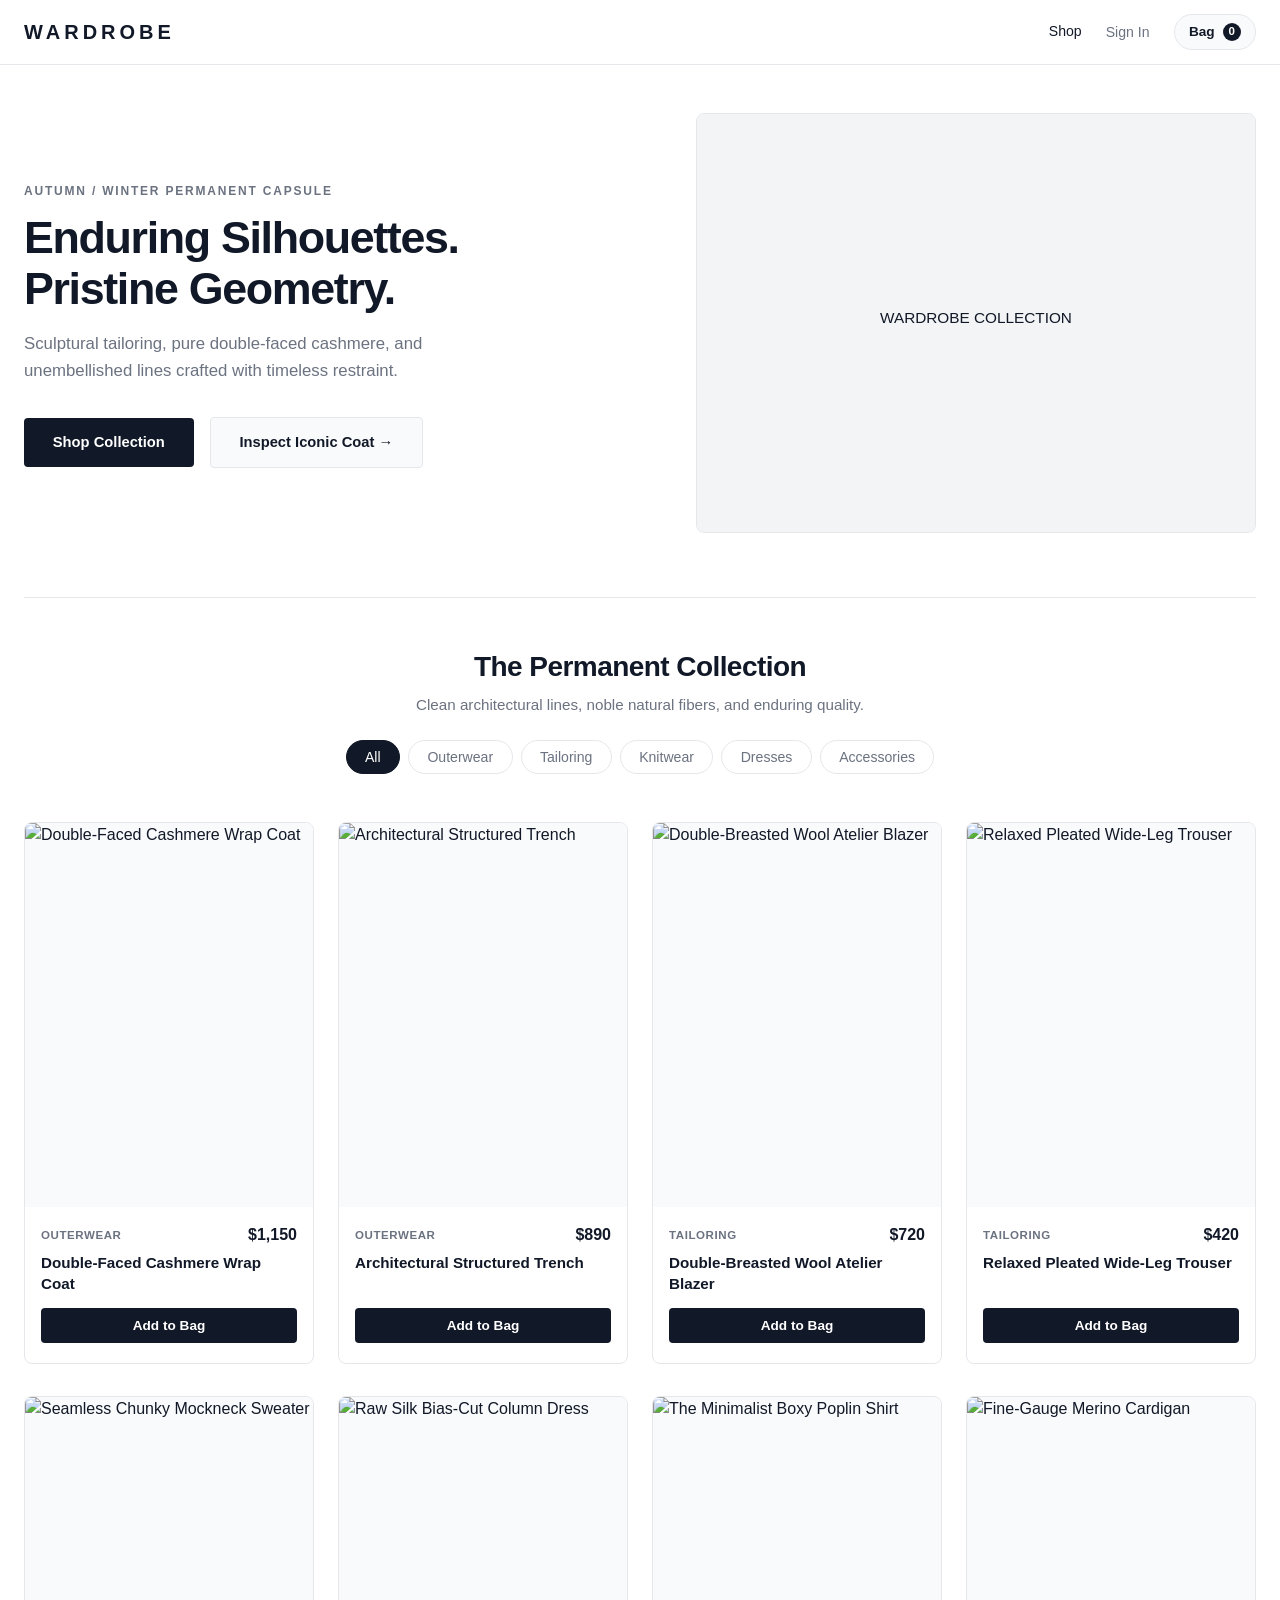
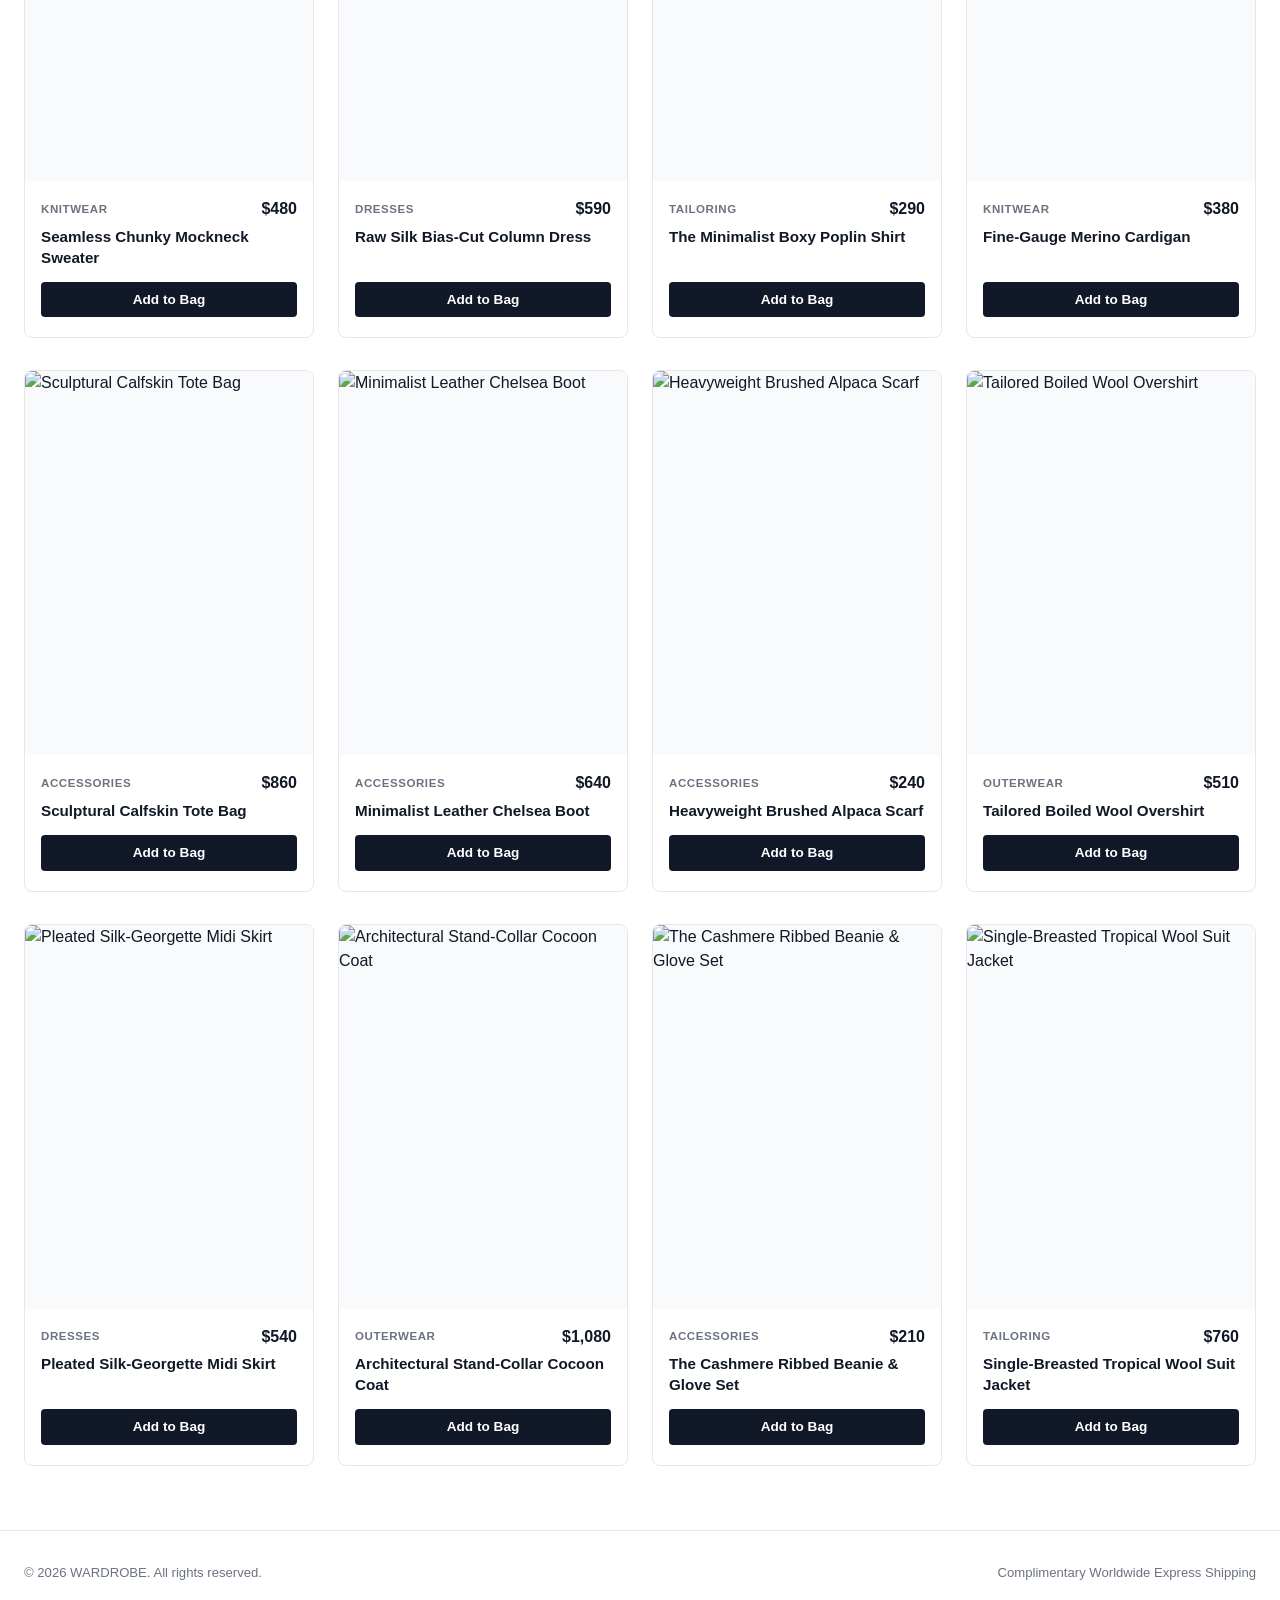
==== commit eca51fc2: "Add homepage hero banner, dummy checkout, order confirmation, and dummy login modal" ====
--- a/index.html
+++ b/index.html
@@ -18,6 +18,7 @@
       <a href="index.html" class="brand-logo" aria-label="WARDROBE Home">WARDROBE</a>
       <nav class="site-nav">
         <a href="index.html" class="nav-link active">Shop</a>
+        <button type="button" class="nav-user-btn" id="navAccountBtn" aria-label="Sign In or View Account">Sign In</button>
         <a href="cart.html" class="cart-link-btn" aria-label="View Shopping Bag">
           <span>Bag</span>
           <span class="cart-badge" id="cartBadge">0</span>
@@ -28,12 +29,34 @@
 
   <!-- Main Storefront -->
   <main class="container">
-    <section class="page-intro">
-      <h1>The Permanent Collection</h1>
-      <p>Clean architectural lines, noble natural fibers, and timeless restraint.</p>
+    <!-- Hero Banner -->
+    <section class="hero-banner">
+      <div class="hero-text">
+        <span class="hero-tag">Autumn / Winter Permanent Capsule</span>
+        <h1 class="hero-heading">Enduring Silhouettes.<br>Pristine Geometry.</h1>
+        <p class="hero-subtext">Sculptural tailoring, pure double-faced cashmere, and unembellished lines crafted with timeless restraint.</p>
+        <div class="hero-cta-wrap">
+          <a href="#collection" class="btn-primary-hero">Shop Collection</a>
+          <a href="product.html?id=wd-01" class="btn-secondary-hero">Inspect Iconic Coat →</a>
+        </div>
+      </div>
+      <div class="hero-image-box">
+        <img 
+          src="https://images.unsplash.com/photo-1539571696357-5a69c17a67c6?auto=format&fit=crop&w=1200&q=80" 
+          alt="Minimalist Double-Faced Cashmere Wrap Coat" 
+          class="hero-img"
+          loading="eager"
+          onerror="this.onerror=null; this.src='data:image/svg+xml;utf8,<svg xmlns=\'http://www.w3.org/2000/svg\' width=\'800\' height=\'600\' viewBox=\'0 0 800 600\'><rect width=\'100%\' height=\'100%\' fill=\'%23F3F4F6\'/><text x=\'50%\' y=\'50%\' font-family=\'sans-serif\' font-size=\'22\' fill=\'%23111827\' text-anchor=\'middle\'>WARDROBE COLLECTION</text></svg>';"
+        />
+      </div>
     </section>
 
-    <!-- Category Filter Tabs -->
+    <!-- Collection Header & Category Tabs -->
+    <section id="collection" class="section-intro">
+      <h2>The Permanent Collection</h2>
+      <p>Clean architectural lines, noble natural fibers, and enduring quality.</p>
+    </section>
+
     <div class="category-tabs-wrap">
       <div class="category-tabs" id="categoryTabs" role="tablist">
         <button type="button" class="category-pill active" data-category="all">All</button>
@@ -57,6 +80,32 @@
     </div>
   </footer>
 
+  <!-- Login Modal -->
+  <div class="modal-backdrop" id="loginModal" role="dialog" aria-modal="true" aria-labelledby="modalTitle">
+    <div class="modal-box">
+      <button type="button" class="modal-close-btn" id="modalCloseBtn" aria-label="Close modal">✕</button>
+      <h2 class="modal-title" id="modalTitle">Sign In to WARDROBE</h2>
+      <p class="modal-sub">Access your orders, saved sizes, and private archive.</p>
+      
+      <form id="loginForm">
+        <div style="margin-bottom: 1rem;">
+          <label style="display: block; font-size: 0.8rem; font-weight: 600; margin-bottom: 0.35rem;" for="loginEmail">Email Address</label>
+          <input type="email" id="loginEmail" required placeholder="name@example.com" value="client@wardrobe.com" />
+        </div>
+        <div style="margin-bottom: 1.5rem;">
+          <label style="display: block; font-size: 0.8rem; font-weight: 600; margin-bottom: 0.35rem;" for="loginPassword">Password</label>
+          <input type="password" id="loginPassword" required placeholder="••••••••" value="demo1234" />
+        </div>
+        <button type="submit" class="checkout-btn" style="height: 44px; margin-top: 0; margin-bottom: 0.75rem;">
+          Sign In
+        </button>
+        <button type="button" class="btn-secondary-hero" id="btnDemoLogin" style="width: 100%; height: 44px;">
+          One-Click Demo Sign In
+        </button>
+      </form>
+    </div>
+  </div>
+
   <!-- Scripts -->
   <script src="js/products.js"></script>
   <script src="js/store.js"></script>
--- a/css/styles.css
+++ b/css/styles.css
@@ -72,6 +72,23 @@
   transition: all var(--transition);
 }
 
+input, select, textarea {
+  font-family: inherit;
+  font-size: 0.92rem;
+  color: var(--text-main);
+  background-color: #fff;
+  border: 1px solid var(--border);
+  border-radius: var(--radius-sm);
+  padding: 0.65rem 0.85rem;
+  width: 100%;
+  transition: border-color var(--transition);
+}
+
+input:focus, select:focus, textarea:focus {
+  border-color: var(--primary);
+  outline: none;
+}
+
 .container {
   width: 100%;
   max-width: var(--container-width);
@@ -108,7 +125,7 @@
 .site-nav {
   display: flex;
   align-items: center;
-  gap: 2rem;
+  gap: 1.5rem;
 }
 
 .nav-link {
@@ -119,6 +136,20 @@
 
 .nav-link:hover,
 .nav-link.active {
+  color: var(--text-main);
+}
+
+.nav-user-btn {
+  display: inline-flex;
+  align-items: center;
+  gap: 0.4rem;
+  font-size: 0.88rem;
+  font-weight: 500;
+  color: var(--text-muted);
+  cursor: pointer;
+}
+
+.nav-user-btn:hover {
   color: var(--text-main);
 }
 
@@ -153,32 +184,132 @@
 }
 
 /* ==========================================================================
-   Hero / Page Introductions
+   Hero Banner (Clean, Minimalist, High-Impact)
    ========================================================================== */
-.page-intro {
-  padding: 2.5rem 0 1.5rem 0;
+.hero-banner {
+  display: grid;
+  grid-template-columns: 1.1fr 1fr;
+  align-items: center;
+  gap: 3.5rem;
+  padding: 3rem 0 4rem 0;
+  border-bottom: 1px solid var(--border);
+  margin-bottom: 3rem;
+}
+
+@media (max-width: 860px) {
+  .hero-banner {
+    grid-template-columns: 1fr;
+    gap: 2rem;
+    padding: 2rem 0 3rem 0;
+  }
+}
+
+.hero-tag {
+  display: inline-block;
+  font-size: 0.75rem;
+  font-weight: 700;
+  text-transform: uppercase;
+  letter-spacing: 0.15em;
+  color: var(--text-muted);
+  margin-bottom: 0.75rem;
+}
+
+.hero-heading {
+  font-size: clamp(2rem, 3.5vw, 3rem);
+  font-weight: 800;
+  line-height: 1.15;
+  letter-spacing: -0.03em;
+  color: var(--text-main);
+  margin-bottom: 1rem;
+}
+
+.hero-subtext {
+  font-size: 1.05rem;
+  color: var(--text-muted);
+  line-height: 1.6;
+  max-width: 480px;
+  margin-bottom: 2rem;
+}
+
+.hero-cta-wrap {
+  display: flex;
+  align-items: center;
+  gap: 1rem;
+  flex-wrap: wrap;
+}
+
+.btn-primary-hero {
+  display: inline-flex;
+  align-items: center;
+  justify-content: center;
+  background-color: var(--primary);
+  color: #FFFFFF;
+  padding: 0.85rem 1.8rem;
+  border-radius: var(--radius-sm);
+  font-size: 0.92rem;
+  font-weight: 600;
+  transition: background-color var(--transition);
+}
+
+.btn-primary-hero:hover {
+  background-color: var(--primary-hover);
+}
+
+.btn-secondary-hero {
+  display: inline-flex;
+  align-items: center;
+  justify-content: center;
+  background-color: var(--bg-subtle);
+  border: 1px solid var(--border);
+  color: var(--text-main);
+  padding: 0.85rem 1.8rem;
+  border-radius: var(--radius-sm);
+  font-size: 0.92rem;
+  font-weight: 600;
+  transition: all var(--transition);
+}
+
+.btn-secondary-hero:hover {
+  border-color: var(--text-main);
+}
+
+.hero-image-box {
+  width: 100%;
+  aspect-ratio: 4 / 3;
+  border-radius: var(--radius-md);
+  overflow: hidden;
+  background-color: var(--bg-subtle);
+  border: 1px solid var(--border);
+}
+
+.hero-img {
+  width: 100%;
+  height: 100%;
+  object-fit: cover;
+}
+
+/* ==========================================================================
+   Section Intro & Tabs
+   ========================================================================== */
+.section-intro {
   text-align: center;
-}
-
-.page-intro h1 {
-  font-size: 2rem;
+  margin-bottom: 1.5rem;
+}
+
+.section-intro h2 {
+  font-size: 1.75rem;
   font-weight: 700;
   letter-spacing: -0.02em;
-  margin-bottom: 0.5rem;
-}
-
-.page-intro p {
-  color: var(--text-muted);
-  font-size: 1rem;
-  max-width: 540px;
-  margin: 0 auto;
-}
-
-/* ==========================================================================
-   Category Filter Tabs
-   ========================================================================== */
+  margin-bottom: 0.35rem;
+}
+
+.section-intro p {
+  color: var(--text-muted);
+  font-size: 0.95rem;
+}
+
 .category-tabs-wrap {
-  margin: 1.5rem 0 2rem 0;
+  margin: 1.5rem 0 2.5rem 0;
   overflow-x: auto;
   -webkit-overflow-scrolling: touch;
   padding-bottom: 0.5rem;
@@ -801,7 +932,6 @@
   color: var(--text-main);
 }
 
-/* Empty Cart State */
 .cart-empty {
   text-align: center;
   padding: 4rem 1rem;
@@ -814,6 +944,258 @@
 }
 
 .cart-empty p {
+  color: var(--text-muted);
+  margin-bottom: 1.5rem;
+}
+
+/* ==========================================================================
+   Checkout Page Styles
+   ========================================================================== */
+.checkout-layout {
+  display: grid;
+  grid-template-columns: 1.6fr 1fr;
+  gap: 3.5rem;
+  margin: 2rem 0 4rem 0;
+  align-items: start;
+}
+
+@media (max-width: 860px) {
+  .checkout-layout {
+    grid-template-columns: 1fr;
+    gap: 2rem;
+  }
+}
+
+.checkout-section {
+  margin-bottom: 2rem;
+  padding-bottom: 2rem;
+  border-bottom: 1px solid var(--border);
+}
+
+.checkout-section:last-child {
+  border-bottom: none;
+}
+
+.checkout-section-title {
+  font-size: 1.15rem;
+  font-weight: 700;
+  margin-bottom: 1.25rem;
+  display: flex;
+  align-items: center;
+  justify-content: space-between;
+}
+
+.checkout-grid {
+  display: grid;
+  grid-template-columns: 1fr 1fr;
+  gap: 1rem;
+}
+
+.checkout-col-full {
+  grid-column: 1 / -1;
+}
+
+.checkout-field-label {
+  display: block;
+  font-size: 0.8rem;
+  font-weight: 600;
+  color: var(--text-main);
+  margin-bottom: 0.35rem;
+}
+
+.payment-pill-tabs {
+  display: flex;
+  gap: 0.5rem;
+  margin-bottom: 1.25rem;
+}
+
+.payment-tab {
+  flex: 1;
+  padding: 0.65rem 0.5rem;
+  text-align: center;
+  border: 1px solid var(--border);
+  border-radius: var(--radius-sm);
+  background-color: #fff;
+  font-size: 0.85rem;
+  font-weight: 600;
+  color: var(--text-muted);
+  cursor: pointer;
+}
+
+.payment-tab.active {
+  border-color: var(--primary);
+  background-color: var(--bg-subtle);
+  color: var(--text-main);
+}
+
+.demo-fill-btn {
+  font-size: 0.78rem;
+  font-weight: 600;
+  color: var(--accent);
+  cursor: pointer;
+  background: none;
+  border: none;
+  padding: 0;
+}
+
+.demo-fill-btn:hover {
+  text-decoration: underline;
+}
+
+.checkout-items-list {
+  max-height: 320px;
+  overflow-y: auto;
+  margin-bottom: 1.25rem;
+  padding-right: 0.5rem;
+}
+
+.checkout-item-compact {
+  display: flex;
+  align-items: center;
+  gap: 0.85rem;
+  padding: 0.75rem 0;
+  border-bottom: 1px solid var(--border);
+}
+
+.checkout-item-compact img {
+  width: 48px;
+  height: 60px;
+  border-radius: var(--radius-sm);
+  background-color: var(--bg-subtle);
+}
+
+.checkout-item-compact-info {
+  flex-grow: 1;
+  font-size: 0.85rem;
+}
+
+.checkout-item-compact-title {
+  font-weight: 600;
+  color: var(--text-main);
+}
+
+.checkout-item-compact-meta {
+  color: var(--text-muted);
+  font-size: 0.75rem;
+}
+
+.checkout-item-compact-price {
+  font-weight: 700;
+  font-size: 0.88rem;
+}
+
+/* ==========================================================================
+   Order Confirmation (Thank-You) Page
+   ========================================================================== */
+.confirmation-card {
+  max-width: 640px;
+  margin: 3.5rem auto 5rem auto;
+  background-color: var(--bg);
+  border: 1px solid var(--border);
+  border-radius: var(--radius-md);
+  padding: 2.5rem;
+  text-align: center;
+}
+
+.conf-check-icon {
+  width: 56px;
+  height: 56px;
+  background-color: #ECFDF5;
+  color: var(--success);
+  border-radius: 50%;
+  display: flex;
+  align-items: center;
+  justify-content: center;
+  margin: 0 auto 1.25rem auto;
+}
+
+.conf-title {
+  font-size: 1.85rem;
+  font-weight: 800;
+  margin-bottom: 0.5rem;
+}
+
+.conf-order-id {
+  font-size: 0.95rem;
+  color: var(--text-muted);
+  margin-bottom: 1.75rem;
+}
+
+.conf-order-id strong {
+  color: var(--text-main);
+}
+
+.conf-details-box {
+  background-color: var(--bg-subtle);
+  border: 1px solid var(--border);
+  border-radius: var(--radius-sm);
+  padding: 1.25rem;
+  text-align: left;
+  margin-bottom: 2rem;
+  font-size: 0.88rem;
+}
+
+.conf-row {
+  display: flex;
+  justify-content: space-between;
+  padding: 0.45rem 0;
+  border-bottom: 1px solid var(--border);
+}
+
+.conf-row:last-child {
+  border-bottom: none;
+}
+
+/* ==========================================================================
+   Modal (Sign In / Account)
+   ========================================================================== */
+.modal-backdrop {
+  position: fixed;
+  inset: 0;
+  background-color: rgba(0, 0, 0, 0.4);
+  backdrop-filter: blur(2px);
+  z-index: 100;
+  display: none;
+  align-items: center;
+  justify-content: center;
+  padding: 1rem;
+}
+
+.modal-backdrop.open {
+  display: flex;
+}
+
+.modal-box {
+  background-color: #fff;
+  border-radius: var(--radius-md);
+  width: 100%;
+  max-width: 420px;
+  padding: 2rem;
+  box-shadow: 0 20px 40px rgba(0, 0, 0, 0.12);
+  position: relative;
+}
+
+.modal-close-btn {
+  position: absolute;
+  top: 1.25rem;
+  right: 1.25rem;
+  font-size: 1.2rem;
+  color: var(--text-muted);
+  cursor: pointer;
+}
+
+.modal-close-btn:hover {
+  color: var(--text-main);
+}
+
+.modal-title {
+  font-size: 1.35rem;
+  font-weight: 700;
+  margin-bottom: 0.35rem;
+}
+
+.modal-sub {
+  font-size: 0.85rem;
   color: var(--text-muted);
   margin-bottom: 1.5rem;
 }
@@ -856,7 +1238,7 @@
   font-size: 0.88rem;
   font-weight: 500;
   box-shadow: 0 4px 14px rgba(0,0,0,0.15);
-  z-index: 100;
+  z-index: 120;
   opacity: 0;
   transform: translateY(10px);
   transition: all 0.25s ease;
